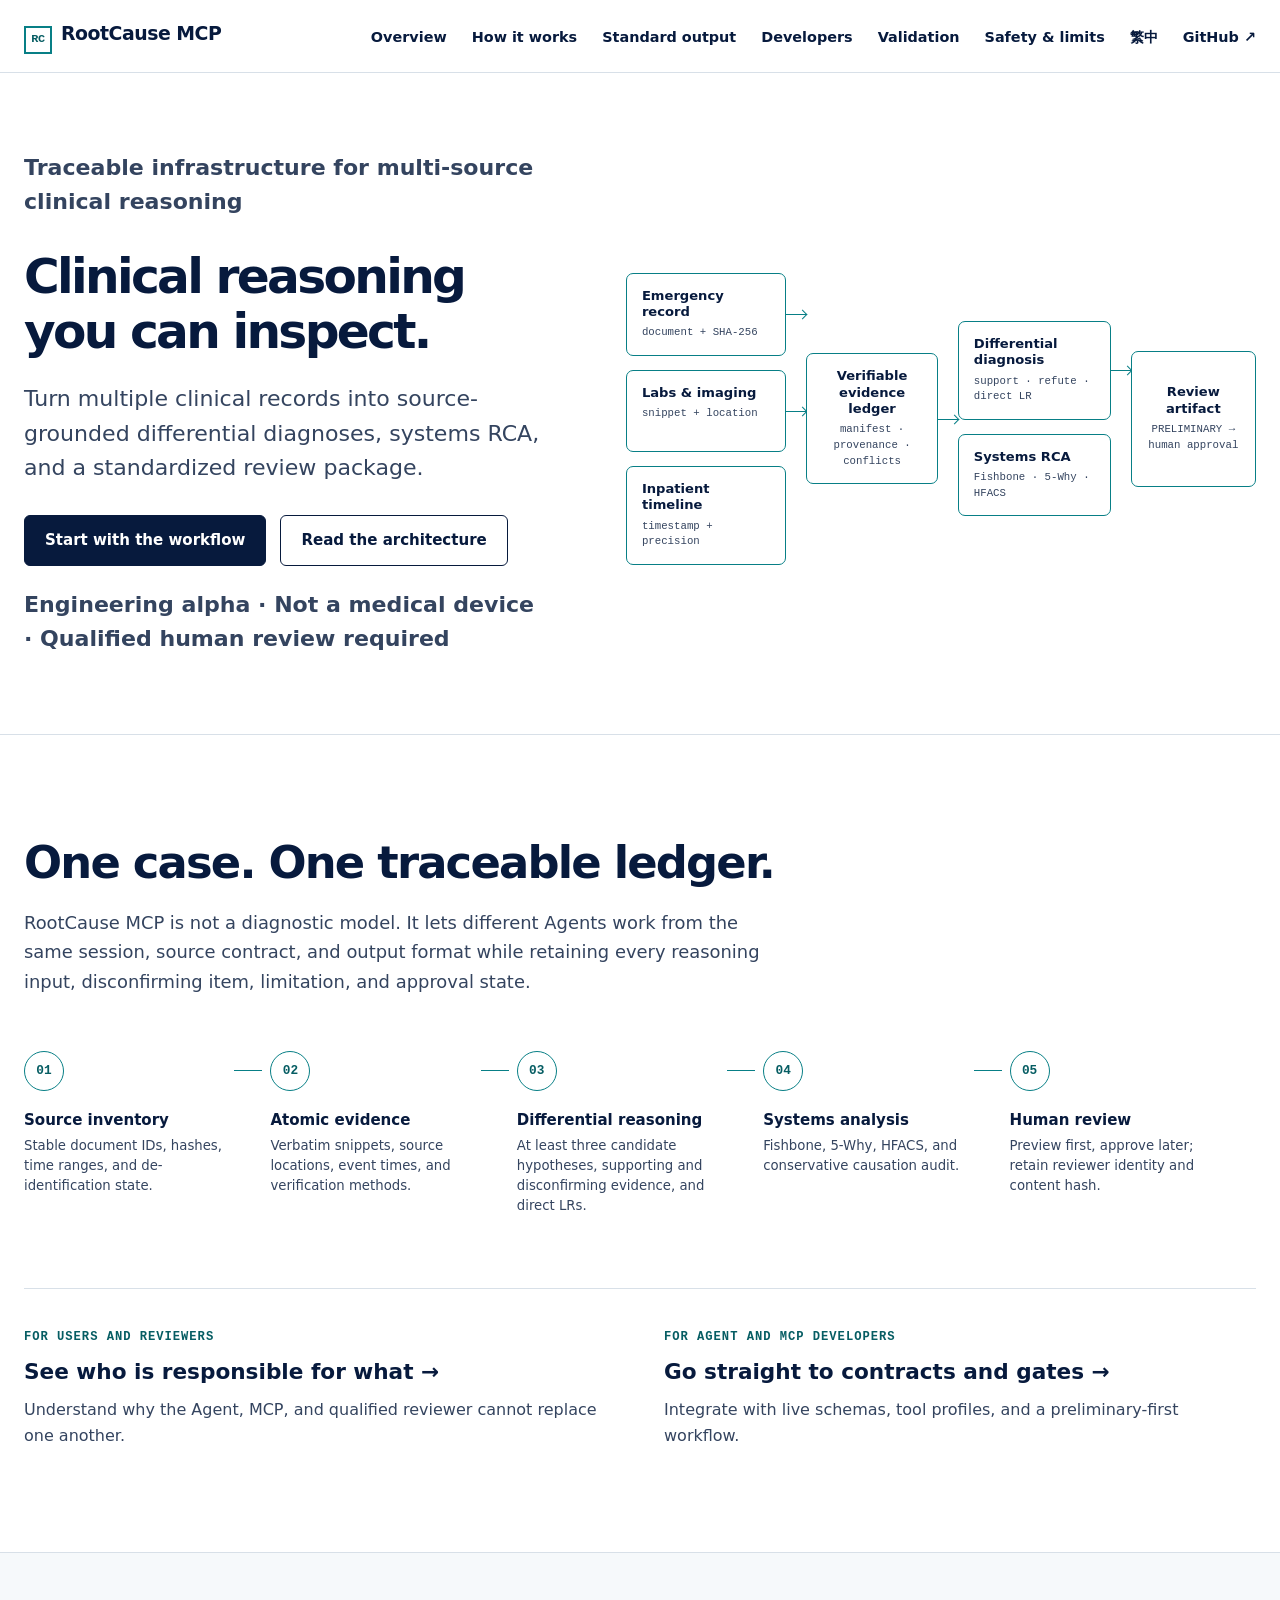
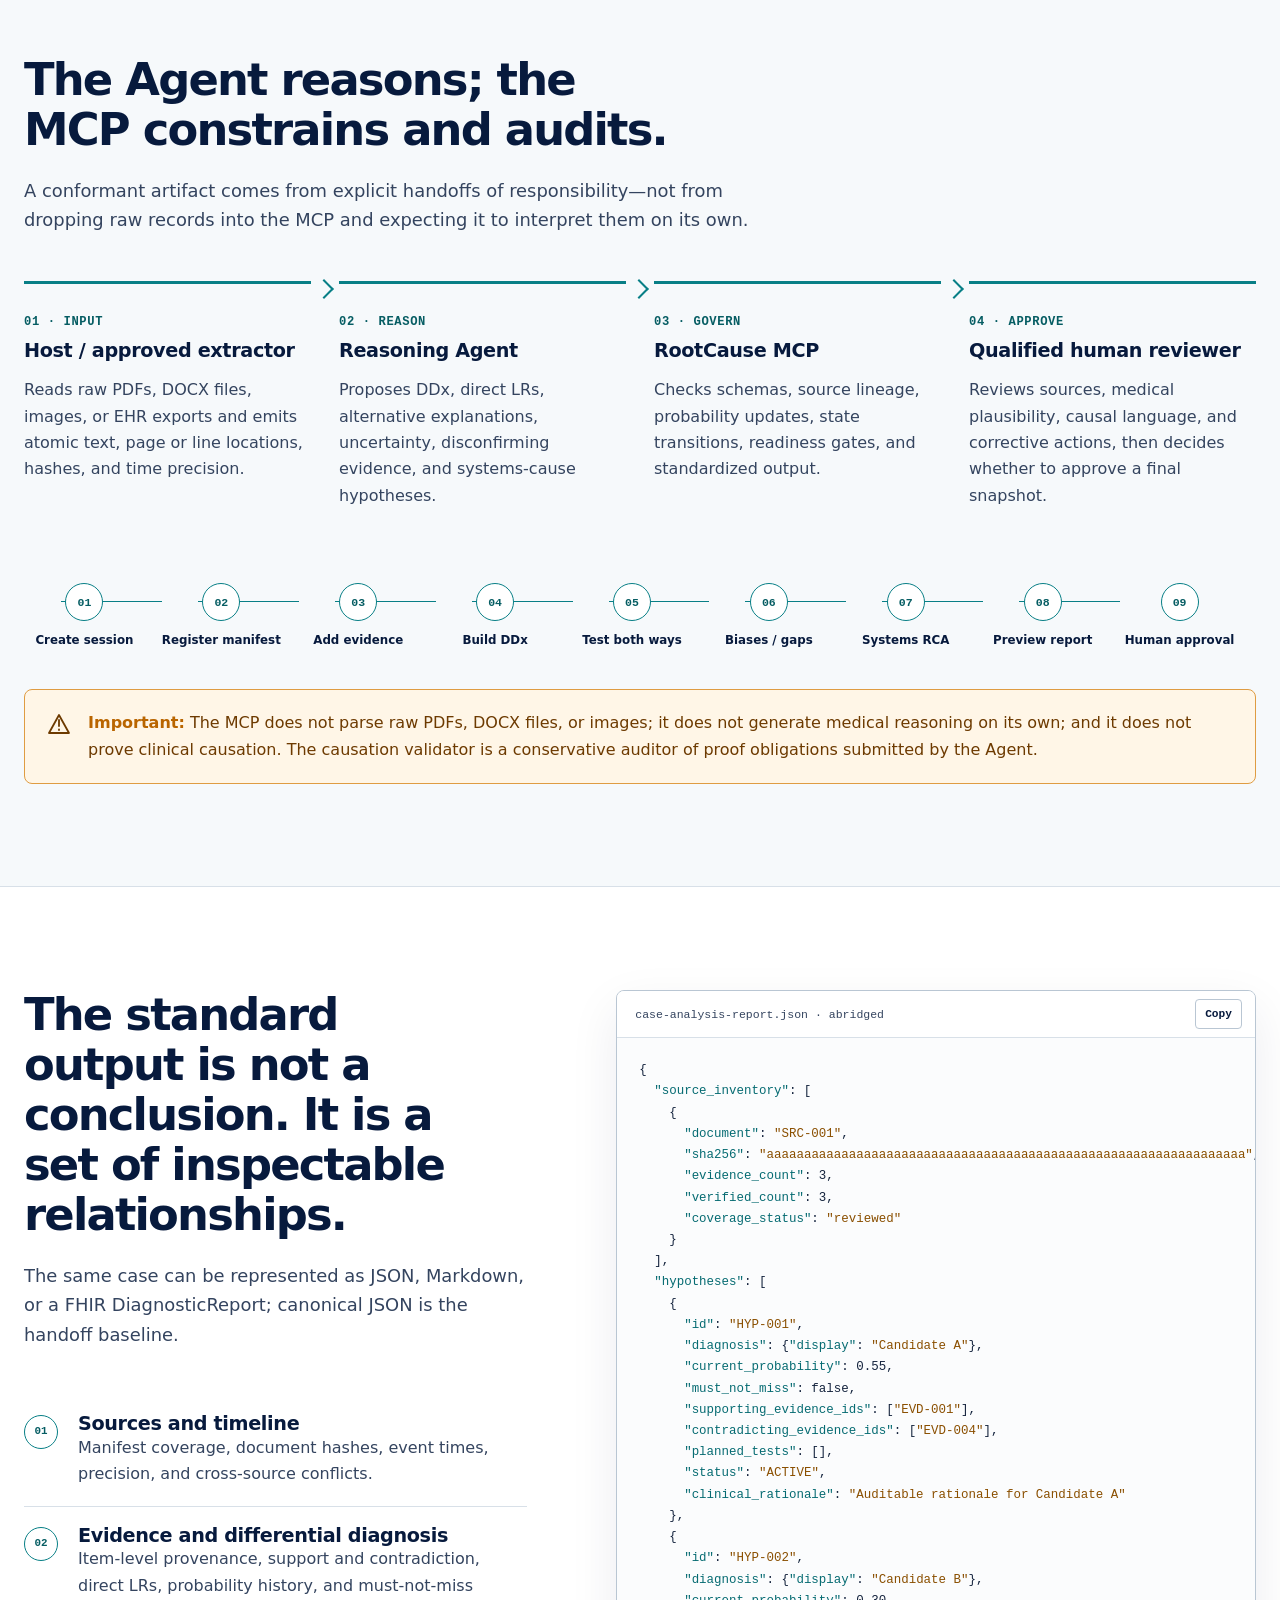
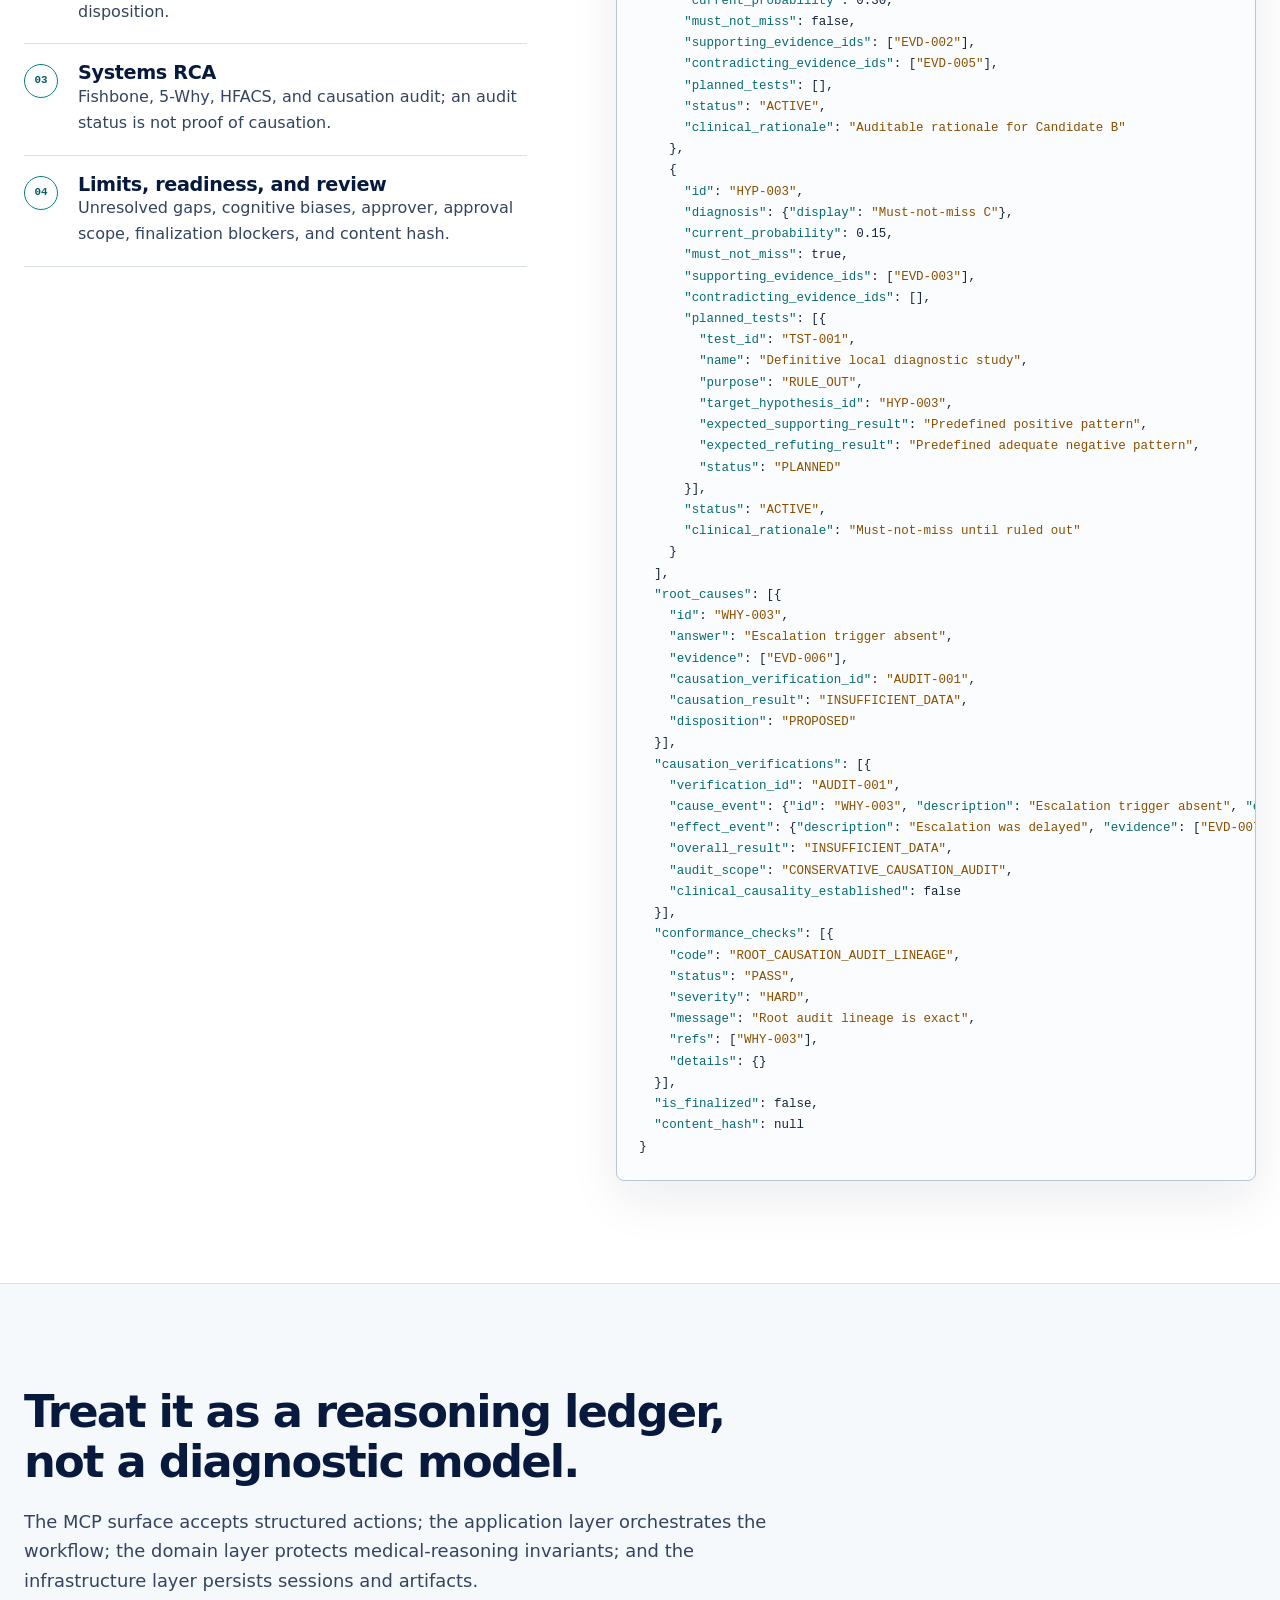
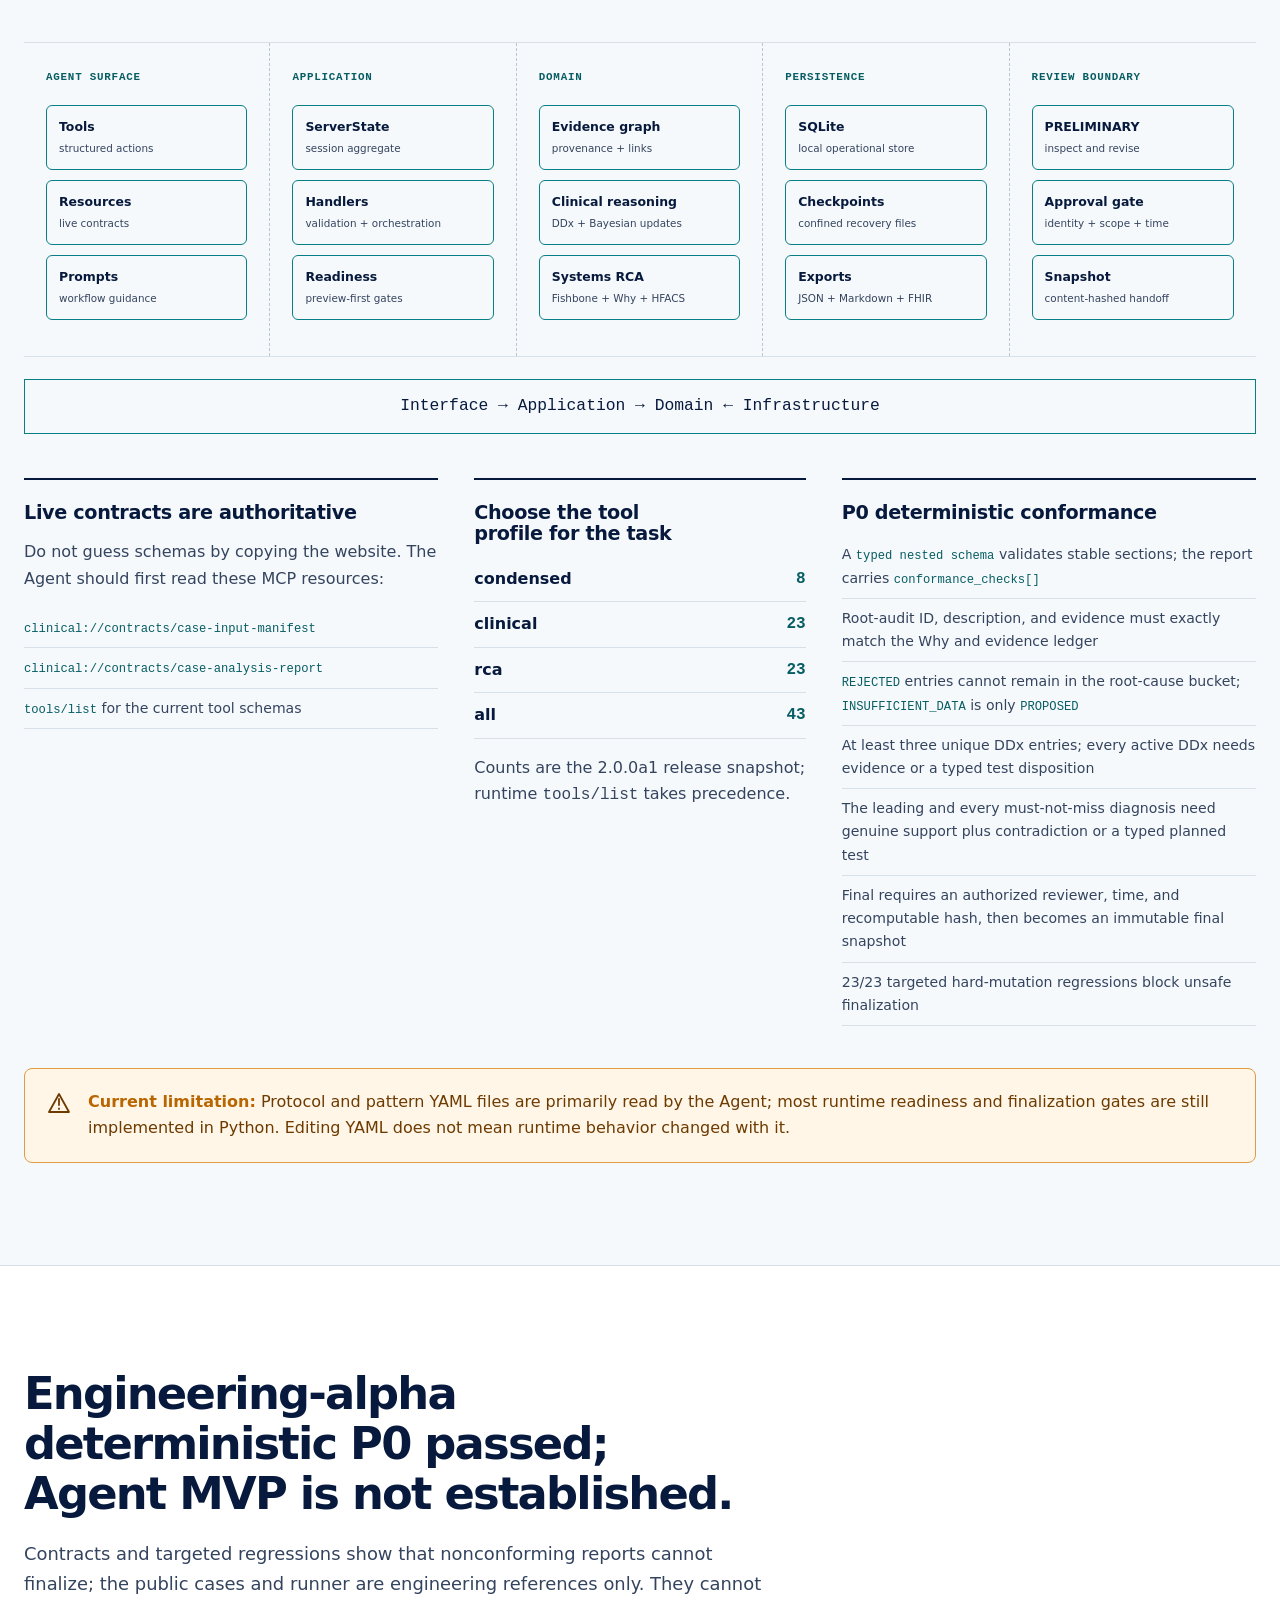
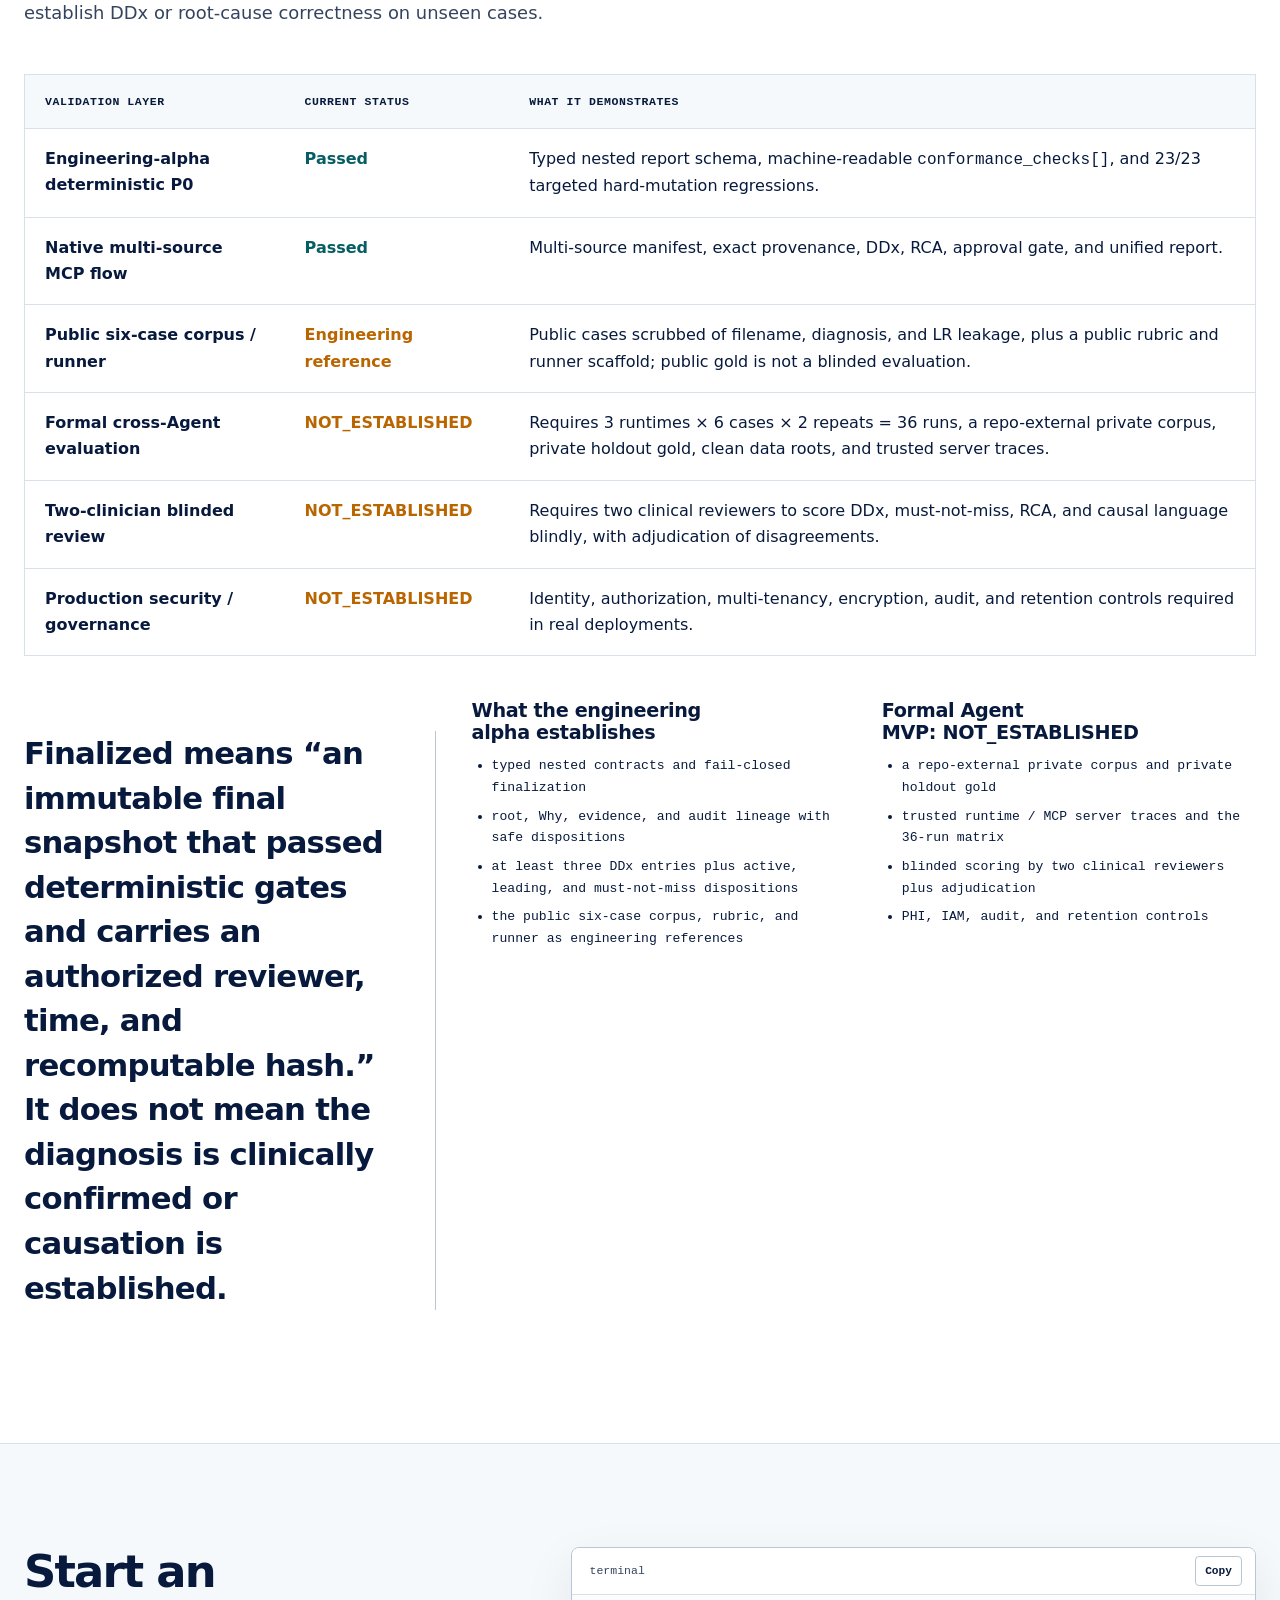
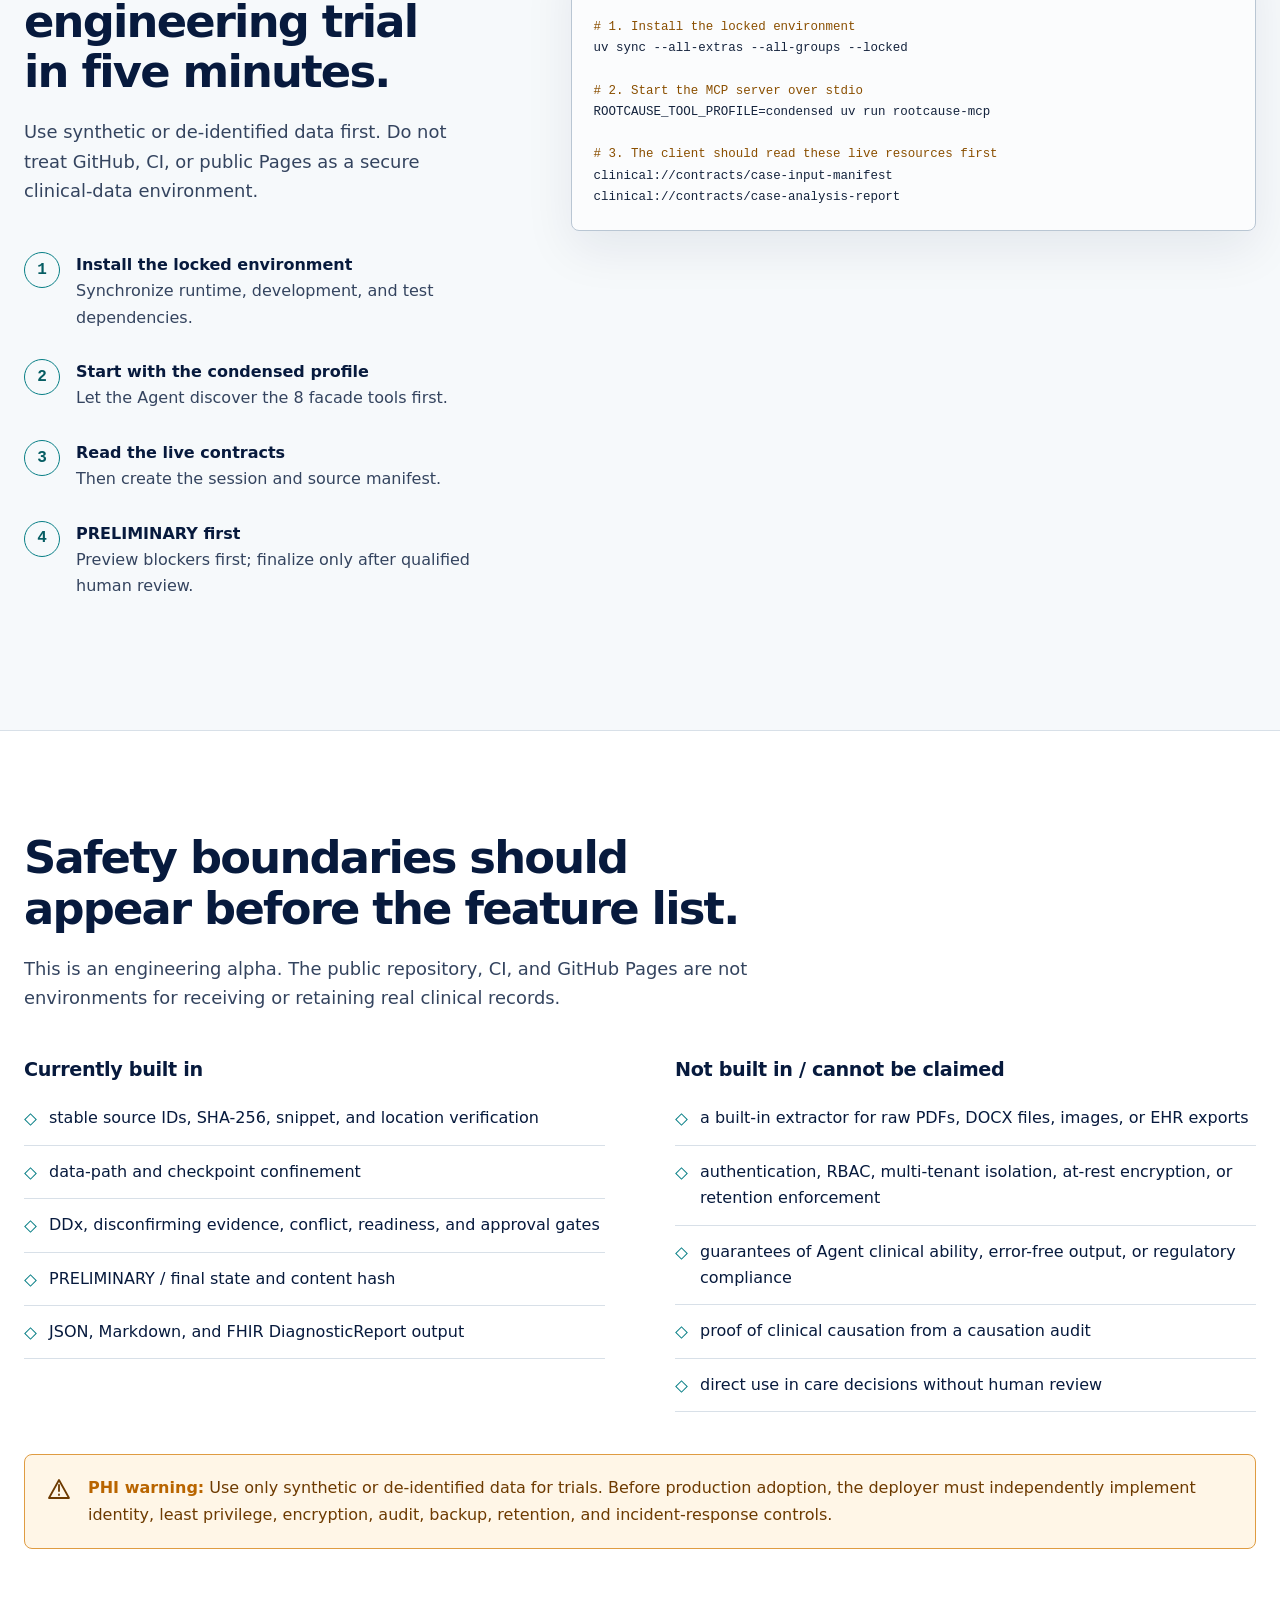
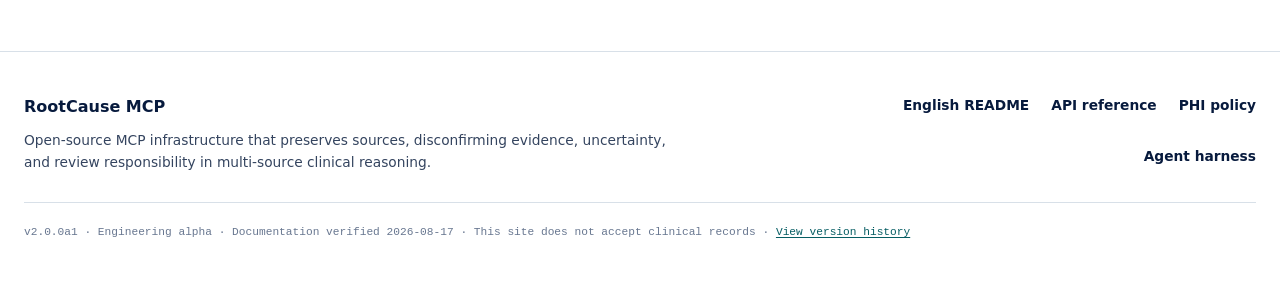
==== website/en/index.html @ 7954f7f1 "docs: publish bilingual engineering alpha website" ====
<!doctype html>
<html lang="en">
  <head>
    <meta charset="utf-8">
    <meta name="viewport" content="width=device-width, initial-scale=1">
    <meta
      name="description"
      content="RootCause MCP turns multiple clinical records into traceable, inspectable, transferable differential diagnoses, systems RCA, and standardized review packages."
    >
    <meta name="robots" content="index, follow">
    <meta name="theme-color" content="#ffffff">
    <meta property="og:type" content="website">
    <meta property="og:locale" content="en_US">
    <meta property="og:locale:alternate" content="zh_TW">
    <meta property="og:title" content="RootCause MCP | Inspectable clinical reasoning infrastructure">
    <meta
      property="og:description"
      content="Multi-source evidence, differential diagnosis, systems RCA, conservative causation audit, and standardized human-review artifacts."
    >
    <meta property="og:url" content="https://u9401066.github.io/rootcause-mcp/en/">
    <link rel="canonical" href="https://u9401066.github.io/rootcause-mcp/en/">
    <link rel="alternate" hreflang="zh-Hant" href="https://u9401066.github.io/rootcause-mcp/">
    <link rel="alternate" hreflang="en" href="https://u9401066.github.io/rootcause-mcp/en/">
    <link rel="alternate" hreflang="x-default" href="https://u9401066.github.io/rootcause-mcp/">
    <link rel="icon" href="../favicon.svg" type="image/svg+xml">
    <link rel="stylesheet" href="../assets/styles.css">
    <script src="../assets/site.js" defer></script>
    <title>RootCause MCP | Make clinical reasoning inspectable</title>
    <script type="application/ld+json">
      {
        "@context": "https://schema.org",
        "@type": "SoftwareSourceCode",
        "name": "RootCause MCP",
        "description": "Evidence-grounded infrastructure for multi-source clinical reasoning and systems root-cause analysis.",
        "codeRepository": "https://github.com/u9401066/rootcause-mcp",
        "programmingLanguage": "Python",
        "softwareVersion": "2.0.0a1",
        "license": "https://github.com/u9401066/rootcause-mcp/blob/master/LICENSE"
      }
    </script>
  </head>
  <body>
    <a class="skip-link" href="#main-content">Skip to main content</a>

    <header class="site-header">
      <div class="container header-inner">
        <a class="brand" href="./" aria-label="RootCause MCP home">
          <span class="brand-mark" aria-hidden="true">RC</span>RootCause MCP
        </a>
        <button
          class="menu-button"
          type="button"
          aria-label="Open navigation menu"
          aria-controls="site-navigation"
          aria-expanded="false"
          data-menu-open-label="Open navigation menu"
          data-menu-close-label="Close navigation menu"
          data-menu-button
        ><span></span></button>
        <nav id="site-navigation" class="site-nav" aria-label="Primary navigation" data-navigation>
          <a href="#overview">Overview</a>
          <a href="#workflow">How it works</a>
          <a href="#output">Standard output</a>
          <a href="#developers">Developers</a>
          <a href="#validation">Validation</a>
          <a href="#safety">Safety &amp; limits</a>
          <a class="language-link" href="../" lang="zh-Hant" hreflang="zh-Hant">繁中</a>
          <a
            class="external"
            href="https://github.com/u9401066/rootcause-mcp"
            target="_blank"
            rel="noopener noreferrer"
          >GitHub <span aria-hidden="true">↗</span></a>
        </nav>
      </div>
    </header>

    <main id="main-content">
      <section class="hero" aria-labelledby="hero-title">
        <div class="container hero-grid">
          <div class="hero-copy">
            <p class="boundary-line">Traceable infrastructure for multi-source clinical reasoning</p>
            <h1 id="hero-title" class="hero-title-en">
              <span class="hero-title-line">Clinical reasoning</span>
              <span class="hero-title-line">you can inspect.</span>
            </h1>
            <p>
              Turn multiple clinical records into source-grounded differential diagnoses,
              systems RCA, and a standardized review package.
            </p>
            <div class="actions">
              <a class="button primary" href="#workflow">Start with the workflow</a>
              <a class="button" href="#developers">Read the architecture</a>
            </div>
            <p class="boundary-line">Engineering alpha · Not a medical device · Qualified human review required</p>
          </div>

          <div class="hero-system" aria-label="Data flow from sources to review artifact">
            <div class="flow-column">
              <div class="flow-node">
                <strong>Emergency record</strong><span>document + SHA-256</span>
              </div>
              <div class="flow-node">
                <strong>Labs &amp; imaging</strong><span>snippet + location</span>
              </div>
              <div class="flow-node">
                <strong>Inpatient timeline</strong><span>timestamp + precision</span>
              </div>
            </div>
            <div class="flow-node flow-hub">
              <strong>Verifiable evidence ledger</strong>
              <span>manifest · provenance · conflicts</span>
            </div>
            <div class="branch-column">
              <div class="flow-node">
                <strong>Differential diagnosis</strong><span>support · refute · direct LR</span>
              </div>
              <div class="flow-node">
                <strong>Systems RCA</strong><span>Fishbone · 5-Why · HFACS</span>
              </div>
            </div>
            <div class="flow-node review-node">
              <strong>Review artifact</strong>
              <span>PRELIMINARY → human approval</span>
            </div>
          </div>
        </div>
      </section>

      <section id="overview" class="section" aria-labelledby="overview-title">
        <div class="container">
          <div class="section-intro">
            <h2 id="overview-title">One case. One traceable ledger.</h2>
            <p>
              RootCause MCP is not a diagnostic model. It lets different Agents work from the same session,
              source contract, and output format while retaining every reasoning input, disconfirming item,
              limitation, and approval state.
            </p>
          </div>

          <div class="stage-rail" aria-label="Core data chain">
            <article class="stage">
              <span class="stage-number">01</span>
              <strong>Source inventory</strong>
              <p>Stable document IDs, hashes, time ranges, and de-identification state.</p>
            </article>
            <article class="stage">
              <span class="stage-number">02</span>
              <strong>Atomic evidence</strong>
              <p>Verbatim snippets, source locations, event times, and verification methods.</p>
            </article>
            <article class="stage">
              <span class="stage-number">03</span>
              <strong>Differential reasoning</strong>
              <p>At least three candidate hypotheses, supporting and disconfirming evidence, and direct LRs.</p>
            </article>
            <article class="stage">
              <span class="stage-number">04</span>
              <strong>Systems analysis</strong>
              <p>Fishbone, 5-Why, HFACS, and conservative causation audit.</p>
            </article>
            <article class="stage">
              <span class="stage-number">05</span>
              <strong>Human review</strong>
              <p>Preview first, approve later; retain reviewer identity and content hash.</p>
            </article>
          </div>

          <div class="audience-links">
            <a class="audience-link" href="#workflow">
              <span>For users and reviewers</span>
              <strong>See who is responsible for what →</strong>
              <p>Understand why the Agent, MCP, and qualified reviewer cannot replace one another.</p>
            </a>
            <a class="audience-link" href="#developers">
              <span>For Agent and MCP developers</span>
              <strong>Go straight to contracts and gates →</strong>
              <p>Integrate with live schemas, tool profiles, and a preliminary-first workflow.</p>
            </a>
          </div>
        </div>
      </section>

      <section id="workflow" class="section wash" aria-labelledby="workflow-title">
        <div class="container">
          <div class="section-intro">
            <h2 id="workflow-title">The Agent reasons; the MCP constrains and audits.</h2>
            <p>
              A conformant artifact comes from explicit handoffs of responsibility—not from dropping raw records
              into the MCP and expecting it to interpret them on its own.
            </p>
          </div>

          <div class="responsibility-grid">
            <article class="responsibility">
              <span class="responsibility-index">01 · INPUT</span>
              <h3>Host / approved extractor</h3>
              <p>Reads raw PDFs, DOCX files, images, or EHR exports and emits atomic text, page or line locations, hashes, and time precision.</p>
            </article>
            <article class="responsibility">
              <span class="responsibility-index">02 · REASON</span>
              <h3>Reasoning Agent</h3>
              <p>Proposes DDx, direct LRs, alternative explanations, uncertainty, disconfirming evidence, and systems-cause hypotheses.</p>
            </article>
            <article class="responsibility">
              <span class="responsibility-index">03 · GOVERN</span>
              <h3>RootCause MCP</h3>
              <p>Checks schemas, source lineage, probability updates, state transitions, readiness gates, and standardized output.</p>
            </article>
            <article class="responsibility">
              <span class="responsibility-index">04 · APPROVE</span>
              <h3>Qualified human reviewer</h3>
              <p>Reviews sources, medical plausibility, causal language, and corrective actions, then decides whether to approve a final snapshot.</p>
            </article>
          </div>

          <div class="nine-stage" aria-label="Nine-stage reasoning workflow">
            <div><span>01</span><strong>Create session</strong></div>
            <div><span>02</span><strong>Register manifest</strong></div>
            <div><span>03</span><strong>Add evidence</strong></div>
            <div><span>04</span><strong>Build DDx</strong></div>
            <div><span>05</span><strong>Test both ways</strong></div>
            <div><span>06</span><strong>Biases / gaps</strong></div>
            <div><span>07</span><strong>Systems RCA</strong></div>
            <div><span>08</span><strong>Preview report</strong></div>
            <div><span>09</span><strong>Human approval</strong></div>
          </div>

          <aside class="notice" aria-label="Important capability boundary">
            <svg viewBox="0 0 24 24" width="24" height="24" aria-hidden="true">
              <path d="M12 3 22 21H2Zm0 5v6m0 3.5v.5" fill="none" stroke="currentColor" stroke-width="1.8" stroke-linecap="round" stroke-linejoin="round"/>
            </svg>
            <p>
              <strong>Important:</strong> The MCP does not parse raw PDFs, DOCX files, or images; it does not generate
              medical reasoning on its own; and it does not prove clinical causation. The causation validator is a
              conservative auditor of proof obligations submitted by the Agent.
            </p>
          </aside>
        </div>
      </section>

      <section id="output" class="section" aria-labelledby="output-title">
        <div class="container output-grid">
          <div>
            <div class="section-intro">
              <h2 id="output-title">The standard output is not a conclusion. It is a set of inspectable relationships.</h2>
              <p>The same case can be represented as JSON, Markdown, or a FHIR DiagnosticReport; canonical JSON is the handoff baseline.</p>
            </div>
            <div class="output-list">
              <article class="output-item">
                <h3>Sources and timeline</h3>
                <p>Manifest coverage, document hashes, event times, precision, and cross-source conflicts.</p>
              </article>
              <article class="output-item">
                <h3>Evidence and differential diagnosis</h3>
                <p>Item-level provenance, support and contradiction, direct LRs, probability history, and must-not-miss disposition.</p>
              </article>
              <article class="output-item">
                <h3>Systems RCA</h3>
                <p>Fishbone, 5-Why, HFACS, and causation audit; an audit status is not proof of causation.</p>
              </article>
              <article class="output-item">
                <h3>Limits, readiness, and review</h3>
                <p>Unresolved gaps, cognitive biases, approver, approval scope, finalization blockers, and content hash.</p>
              </article>
            </div>
          </div>

          <div class="code-window" aria-label="Example standard report JSON">
            <div class="code-header">
              <span>case-analysis-report.json · abridged</span>
              <button
                class="copy-button"
                type="button"
                data-copy-target="report-example"
                data-copied-label="Copied"
                data-error-label="Copy failed"
              >Copy</button>
            </div>
            <pre id="report-example"><code>{
  <span class="code-key">"source_inventory"</span>: [
    {
      <span class="code-key">"document"</span>: <span class="code-string">"SRC-001"</span>,
      <span class="code-key">"sha256"</span>: <span class="code-string">"aaaaaaaaaaaaaaaaaaaaaaaaaaaaaaaaaaaaaaaaaaaaaaaaaaaaaaaaaaaaaaaa"</span>,
      <span class="code-key">"evidence_count"</span>: 3,
      <span class="code-key">"verified_count"</span>: 3,
      <span class="code-key">"coverage_status"</span>: <span class="code-string">"reviewed"</span>
    }
  ],
  <span class="code-key">"hypotheses"</span>: [
    {
      <span class="code-key">"id"</span>: <span class="code-string">"HYP-001"</span>,
      <span class="code-key">"diagnosis"</span>: {<span class="code-key">"display"</span>: <span class="code-string">"Candidate A"</span>},
      <span class="code-key">"current_probability"</span>: 0.55,
      <span class="code-key">"must_not_miss"</span>: false,
      <span class="code-key">"supporting_evidence_ids"</span>: [<span class="code-string">"EVD-001"</span>],
      <span class="code-key">"contradicting_evidence_ids"</span>: [<span class="code-string">"EVD-004"</span>],
      <span class="code-key">"planned_tests"</span>: [],
      <span class="code-key">"status"</span>: <span class="code-string">"ACTIVE"</span>,
      <span class="code-key">"clinical_rationale"</span>: <span class="code-string">"Auditable rationale for Candidate A"</span>
    },
    {
      <span class="code-key">"id"</span>: <span class="code-string">"HYP-002"</span>,
      <span class="code-key">"diagnosis"</span>: {<span class="code-key">"display"</span>: <span class="code-string">"Candidate B"</span>},
      <span class="code-key">"current_probability"</span>: 0.30,
      <span class="code-key">"must_not_miss"</span>: false,
      <span class="code-key">"supporting_evidence_ids"</span>: [<span class="code-string">"EVD-002"</span>],
      <span class="code-key">"contradicting_evidence_ids"</span>: [<span class="code-string">"EVD-005"</span>],
      <span class="code-key">"planned_tests"</span>: [],
      <span class="code-key">"status"</span>: <span class="code-string">"ACTIVE"</span>,
      <span class="code-key">"clinical_rationale"</span>: <span class="code-string">"Auditable rationale for Candidate B"</span>
    },
    {
      <span class="code-key">"id"</span>: <span class="code-string">"HYP-003"</span>,
      <span class="code-key">"diagnosis"</span>: {<span class="code-key">"display"</span>: <span class="code-string">"Must-not-miss C"</span>},
      <span class="code-key">"current_probability"</span>: 0.15,
      <span class="code-key">"must_not_miss"</span>: true,
      <span class="code-key">"supporting_evidence_ids"</span>: [<span class="code-string">"EVD-003"</span>],
      <span class="code-key">"contradicting_evidence_ids"</span>: [],
      <span class="code-key">"planned_tests"</span>: [{
        <span class="code-key">"test_id"</span>: <span class="code-string">"TST-001"</span>,
        <span class="code-key">"name"</span>: <span class="code-string">"Definitive local diagnostic study"</span>,
        <span class="code-key">"purpose"</span>: <span class="code-string">"RULE_OUT"</span>,
        <span class="code-key">"target_hypothesis_id"</span>: <span class="code-string">"HYP-003"</span>,
        <span class="code-key">"expected_supporting_result"</span>: <span class="code-string">"Predefined positive pattern"</span>,
        <span class="code-key">"expected_refuting_result"</span>: <span class="code-string">"Predefined adequate negative pattern"</span>,
        <span class="code-key">"status"</span>: <span class="code-string">"PLANNED"</span>
      }],
      <span class="code-key">"status"</span>: <span class="code-string">"ACTIVE"</span>,
      <span class="code-key">"clinical_rationale"</span>: <span class="code-string">"Must-not-miss until ruled out"</span>
    }
  ],
  <span class="code-key">"root_causes"</span>: [{
    <span class="code-key">"id"</span>: <span class="code-string">"WHY-003"</span>,
    <span class="code-key">"answer"</span>: <span class="code-string">"Escalation trigger absent"</span>,
    <span class="code-key">"evidence"</span>: [<span class="code-string">"EVD-006"</span>],
    <span class="code-key">"causation_verification_id"</span>: <span class="code-string">"AUDIT-001"</span>,
    <span class="code-key">"causation_result"</span>: <span class="code-string">"INSUFFICIENT_DATA"</span>,
    <span class="code-key">"disposition"</span>: <span class="code-string">"PROPOSED"</span>
  }],
  <span class="code-key">"causation_verifications"</span>: [{
    <span class="code-key">"verification_id"</span>: <span class="code-string">"AUDIT-001"</span>,
    <span class="code-key">"cause_event"</span>: {<span class="code-key">"id"</span>: <span class="code-string">"WHY-003"</span>, <span class="code-key">"description"</span>: <span class="code-string">"Escalation trigger absent"</span>, <span class="code-key">"evidence"</span>: [<span class="code-string">"EVD-006"</span>]},
    <span class="code-key">"effect_event"</span>: {<span class="code-key">"description"</span>: <span class="code-string">"Escalation was delayed"</span>, <span class="code-key">"evidence"</span>: [<span class="code-string">"EVD-007"</span>]},
    <span class="code-key">"overall_result"</span>: <span class="code-string">"INSUFFICIENT_DATA"</span>,
    <span class="code-key">"audit_scope"</span>: <span class="code-string">"CONSERVATIVE_CAUSATION_AUDIT"</span>,
    <span class="code-key">"clinical_causality_established"</span>: false
  }],
  <span class="code-key">"conformance_checks"</span>: [{
    <span class="code-key">"code"</span>: <span class="code-string">"ROOT_CAUSATION_AUDIT_LINEAGE"</span>,
    <span class="code-key">"status"</span>: <span class="code-string">"PASS"</span>,
    <span class="code-key">"severity"</span>: <span class="code-string">"HARD"</span>,
    <span class="code-key">"message"</span>: <span class="code-string">"Root audit lineage is exact"</span>,
    <span class="code-key">"refs"</span>: [<span class="code-string">"WHY-003"</span>],
    <span class="code-key">"details"</span>: {}
  }],
  <span class="code-key">"is_finalized"</span>: false,
  <span class="code-key">"content_hash"</span>: null
}</code></pre>
          </div>
        </div>
      </section>

      <section id="developers" class="section wash" aria-labelledby="developers-title">
        <div class="container">
          <div class="section-intro">
            <h2 id="developers-title">Treat it as a reasoning ledger, not a diagnostic model.</h2>
            <p>
              The MCP surface accepts structured actions; the application layer orchestrates the workflow; the
              domain layer protects medical-reasoning invariants; and the infrastructure layer persists sessions and artifacts.
            </p>
          </div>

          <div class="architecture" aria-label="System architecture data flow">
            <div class="architecture-column">
              <span>Agent surface</span>
              <div class="architecture-node"><strong>Tools</strong><small>structured actions</small></div>
              <div class="architecture-node"><strong>Resources</strong><small>live contracts</small></div>
              <div class="architecture-node"><strong>Prompts</strong><small>workflow guidance</small></div>
            </div>
            <div class="architecture-column">
              <span>Application</span>
              <div class="architecture-node"><strong>ServerState</strong><small>session aggregate</small></div>
              <div class="architecture-node"><strong>Handlers</strong><small>validation + orchestration</small></div>
              <div class="architecture-node"><strong>Readiness</strong><small>preview-first gates</small></div>
            </div>
            <div class="architecture-column">
              <span>Domain</span>
              <div class="architecture-node"><strong>Evidence graph</strong><small>provenance + links</small></div>
              <div class="architecture-node"><strong>Clinical reasoning</strong><small>DDx + Bayesian updates</small></div>
              <div class="architecture-node"><strong>Systems RCA</strong><small>Fishbone + Why + HFACS</small></div>
            </div>
            <div class="architecture-column">
              <span>Persistence</span>
              <div class="architecture-node"><strong>SQLite</strong><small>local operational store</small></div>
              <div class="architecture-node"><strong>Checkpoints</strong><small>confined recovery files</small></div>
              <div class="architecture-node"><strong>Exports</strong><small>JSON + Markdown + FHIR</small></div>
            </div>
            <div class="architecture-column">
              <span>Review boundary</span>
              <div class="architecture-node"><strong>PRELIMINARY</strong><small>inspect and revise</small></div>
              <div class="architecture-node"><strong>Approval gate</strong><small>identity + scope + time</small></div>
              <div class="architecture-node"><strong>Snapshot</strong><small>content-hashed handoff</small></div>
            </div>
          </div>

          <p class="dependency-line">Interface → Application → Domain ← Infrastructure</p>

          <div class="technical-grid">
            <article class="technical-column">
              <h3>Live contracts are authoritative</h3>
              <p>Do not guess schemas by copying the website. The Agent should first read these MCP resources:</p>
              <ul class="technical-list">
                <li><code>clinical://contracts/case-input-manifest</code></li>
                <li><code>clinical://contracts/case-analysis-report</code></li>
                <li><code>tools/list</code> for the current tool schemas</li>
              </ul>
            </article>
            <article class="technical-column">
              <h3>Choose the tool profile for the task</h3>
              <div class="profile-row"><strong>condensed</strong><strong>8</strong></div>
              <div class="profile-row"><strong>clinical</strong><strong>23</strong></div>
              <div class="profile-row"><strong>rca</strong><strong>23</strong></div>
              <div class="profile-row"><strong>all</strong><strong>43</strong></div>
              <p>Counts are the 2.0.0a1 release snapshot; runtime <code>tools/list</code> takes precedence.</p>
            </article>
            <article class="technical-column">
              <h3>P0 deterministic conformance</h3>
              <ul class="technical-list">
                <li>A <code>typed nested schema</code> validates stable sections; the report carries <code>conformance_checks[]</code></li>
                <li>Root-audit ID, description, and evidence must exactly match the Why and evidence ledger</li>
                <li><code>REJECTED</code> entries cannot remain in the root-cause bucket; <code>INSUFFICIENT_DATA</code> is only <code>PROPOSED</code></li>
                <li>At least three unique DDx entries; every active DDx needs evidence or a typed test disposition</li>
                <li>The leading and every must-not-miss diagnosis need genuine support plus contradiction or a typed planned test</li>
                <li>Final requires an authorized reviewer, time, and recomputable hash, then becomes an immutable final snapshot</li>
                <li>23/23 targeted hard-mutation regressions block unsafe finalization</li>
              </ul>
            </article>
          </div>

          <aside class="notice notice-spaced" aria-label="Configuration limitation">
            <svg viewBox="0 0 24 24" width="24" height="24" aria-hidden="true">
              <path d="M12 3 22 21H2Zm0 5v6m0 3.5v.5" fill="none" stroke="currentColor" stroke-width="1.8" stroke-linecap="round" stroke-linejoin="round"/>
            </svg>
            <p>
              <strong>Current limitation:</strong> Protocol and pattern YAML files are primarily read by the Agent;
              most runtime readiness and finalization gates are still implemented in Python. Editing YAML does not
              mean runtime behavior changed with it.
            </p>
          </aside>
        </div>
      </section>

      <section id="validation" class="section" aria-labelledby="validation-title">
        <div class="container">
          <div class="section-intro">
            <h2 id="validation-title">Engineering-alpha deterministic P0 passed; Agent MVP is not established.</h2>
            <p>
              Contracts and targeted regressions show that nonconforming reports cannot finalize; the public cases
              and runner are engineering references only. They cannot establish DDx or root-cause correctness on unseen cases.
            </p>
          </div>

          <div class="validation-table-wrap">
            <table class="validation-table">
              <caption>RootCause MCP 2.0.0a1 validation maturity</caption>
              <thead>
                <tr><th scope="col">Validation layer</th><th scope="col">Current status</th><th scope="col">What it demonstrates</th></tr>
              </thead>
              <tbody>
                <tr>
                  <td>Engineering-alpha deterministic P0</td>
                  <td class="status-passed">Passed</td>
                  <td>Typed nested report schema, machine-readable <code>conformance_checks[]</code>, and 23/23 targeted hard-mutation regressions.</td>
                </tr>
                <tr>
                  <td>Native multi-source MCP flow</td>
                  <td class="status-passed">Passed</td>
                  <td>Multi-source manifest, exact provenance, DDx, RCA, approval gate, and unified report.</td>
                </tr>
                <tr>
                  <td>Public six-case corpus / runner</td>
                  <td class="status-pending">Engineering reference</td>
                  <td>Public cases scrubbed of filename, diagnosis, and LR leakage, plus a public rubric and runner scaffold; public gold is not a blinded evaluation.</td>
                </tr>
                <tr>
                  <td>Formal cross-Agent evaluation</td>
                  <td class="status-pending">NOT_ESTABLISHED</td>
                  <td>Requires 3 runtimes × 6 cases × 2 repeats = 36 runs, a repo-external private corpus, private holdout gold, clean data roots, and trusted server traces.</td>
                </tr>
                <tr>
                  <td>Two-clinician blinded review</td>
                  <td class="status-pending">NOT_ESTABLISHED</td>
                  <td>Requires two clinical reviewers to score DDx, must-not-miss, RCA, and causal language blindly, with adjudication of disagreements.</td>
                </tr>
                <tr>
                  <td>Production security / governance</td>
                  <td class="status-pending">NOT_ESTABLISHED</td>
                  <td>Identity, authorization, multi-tenancy, encryption, audit, and retention controls required in real deployments.</td>
                </tr>
              </tbody>
            </table>
          </div>

          <div class="validation-columns">
            <p class="validation-statement">
              Finalized means “an immutable final snapshot that passed deterministic gates and carries an authorized reviewer,
              time, and recomputable hash.” It does not mean the diagnosis is clinically confirmed or causation is established.
            </p>
            <div>
              <h3>What the engineering alpha establishes</h3>
              <ul class="validation-list">
                <li>typed nested contracts and fail-closed finalization</li>
                <li>root, Why, evidence, and audit lineage with safe dispositions</li>
                <li>at least three DDx entries plus active, leading, and must-not-miss dispositions</li>
                <li>the public six-case corpus, rubric, and runner as engineering references</li>
              </ul>
            </div>
            <div>
              <h3>Formal Agent MVP: NOT_ESTABLISHED</h3>
              <ul class="validation-list">
                <li>a repo-external private corpus and private holdout gold</li>
                <li>trusted runtime / MCP server traces and the 36-run matrix</li>
                <li>blinded scoring by two clinical reviewers plus adjudication</li>
                <li>PHI, IAM, audit, and retention controls</li>
              </ul>
            </div>
          </div>
        </div>
      </section>

      <section id="quickstart" class="section wash" aria-labelledby="quickstart-title">
        <div class="container quickstart-grid">
          <div>
            <div class="section-intro">
              <h2 id="quickstart-title">Start an engineering trial in five minutes.</h2>
              <p>Use synthetic or de-identified data first. Do not treat GitHub, CI, or public Pages as a secure clinical-data environment.</p>
            </div>
            <ol class="quickstart-steps">
              <li><strong>Install the locked environment</strong><span>Synchronize runtime, development, and test dependencies.</span></li>
              <li><strong>Start with the condensed profile</strong><span>Let the Agent discover the 8 facade tools first.</span></li>
              <li><strong>Read the live contracts</strong><span>Then create the session and source manifest.</span></li>
              <li><strong>PRELIMINARY first</strong><span>Preview blockers first; finalize only after qualified human review.</span></li>
            </ol>
          </div>
          <div class="code-window" aria-label="Install and launch commands">
            <div class="code-header">
              <span>terminal</span>
              <button
                class="copy-button"
                type="button"
                data-copy-target="quickstart-code"
                data-copied-label="Copied"
                data-error-label="Copy failed"
              >Copy</button>
            </div>
            <pre id="quickstart-code"><code><span class="code-string"># 1. Install the locked environment</span>
uv sync --all-extras --all-groups --locked

<span class="code-string"># 2. Start the MCP server over stdio</span>
ROOTCAUSE_TOOL_PROFILE=condensed uv run rootcause-mcp

<span class="code-string"># 3. The client should read these live resources first</span>
clinical://contracts/case-input-manifest
clinical://contracts/case-analysis-report</code></pre>
          </div>
        </div>
      </section>

      <section id="safety" class="section" aria-labelledby="safety-title">
        <div class="container">
          <div class="section-intro">
            <h2 id="safety-title">Safety boundaries should appear before the feature list.</h2>
            <p>This is an engineering alpha. The public repository, CI, and GitHub Pages are not environments for receiving or retaining real clinical records.</p>
          </div>
          <div class="safety-grid">
            <article>
              <h3>Currently built in</h3>
              <ul class="plain-list">
                <li>stable source IDs, SHA-256, snippet, and location verification</li>
                <li>data-path and checkpoint confinement</li>
                <li>DDx, disconfirming evidence, conflict, readiness, and approval gates</li>
                <li>PRELIMINARY / final state and content hash</li>
                <li>JSON, Markdown, and FHIR DiagnosticReport output</li>
              </ul>
            </article>
            <article>
              <h3>Not built in / cannot be claimed</h3>
              <ul class="plain-list">
                <li>a built-in extractor for raw PDFs, DOCX files, images, or EHR exports</li>
                <li>authentication, RBAC, multi-tenant isolation, at-rest encryption, or retention enforcement</li>
                <li>guarantees of Agent clinical ability, error-free output, or regulatory compliance</li>
                <li>proof of clinical causation from a causation audit</li>
                <li>direct use in care decisions without human review</li>
              </ul>
            </article>
          </div>
          <aside class="notice notice-spaced" aria-label="PHI warning">
            <svg viewBox="0 0 24 24" width="24" height="24" aria-hidden="true">
              <path d="M12 3 22 21H2Zm0 5v6m0 3.5v.5" fill="none" stroke="currentColor" stroke-width="1.8" stroke-linecap="round" stroke-linejoin="round"/>
            </svg>
            <p>
              <strong>PHI warning:</strong> Use only synthetic or de-identified data for trials. Before production adoption,
              the deployer must independently implement identity, least privilege, encryption, audit, backup, retention,
              and incident-response controls.
            </p>
          </aside>
        </div>
      </section>
    </main>

    <footer class="site-footer">
      <div class="container">
        <div class="footer-grid">
          <div>
            <p class="footer-brand">RootCause MCP</p>
            <p class="footer-note">
              Open-source MCP infrastructure that preserves sources, disconfirming evidence, uncertainty, and review responsibility in multi-source clinical reasoning.
            </p>
          </div>
          <nav class="footer-links" aria-label="Related documentation">
            <a href="https://github.com/u9401066/rootcause-mcp/blob/master/README.md">English README</a>
            <a href="https://github.com/u9401066/rootcause-mcp/blob/master/docs/api.md">API reference</a>
            <a href="https://github.com/u9401066/rootcause-mcp/blob/master/docs/PHI_DATA_POLICY.md">PHI policy</a>
            <a href="https://github.com/u9401066/rootcause-mcp/tree/master/.codex/skills/rootcause-clinical-reasoning-harness">Agent harness</a>
          </nav>
        </div>
        <p class="meta-line">
          v2.0.0a1 · Engineering alpha · Documentation verified 2026-08-17 ·
          This site does not accept clinical records ·
          <a href="https://github.com/u9401066/rootcause-mcp/commits/master">View version history</a>
        </p>
      </div>
    </footer>
  </body>
</html>
---- website/assets/styles.css ----
:root {
  --ink: #071a3d;
  --ink-soft: #34445f;
  --teal: #087f86;
  --teal-dark: #065d63;
  --teal-pale: #e8f5f5;
  --amber: #b96500;
  --amber-pale: #fff6e7;
  --rule: #d8e0e8;
  --rule-strong: #b9c6d3;
  --wash: #f6f9fb;
  --white: #ffffff;
  --shadow: 0 18px 50px rgb(7 26 61 / 8%);
  --font-sans: Inter, ui-sans-serif, system-ui, -apple-system, BlinkMacSystemFont,
    "Segoe UI", sans-serif;
  --font-mono: "SFMono-Regular", Consolas, "Liberation Mono", monospace;
  --container: 1240px;
  --header-height: 72px;
}

* {
  box-sizing: border-box;
}

html {
  scroll-behavior: smooth;
  scroll-padding-top: calc(var(--header-height) + 24px);
}

body {
  margin: 0;
  background: var(--white);
  color: var(--ink);
  font-family: var(--font-sans);
  font-size: 16px;
  line-height: 1.65;
  text-rendering: optimizeLegibility;
  -webkit-font-smoothing: antialiased;
}

body.menu-open {
  overflow: hidden;
}

a {
  color: var(--teal-dark);
  text-underline-offset: 0.2em;
  text-decoration-thickness: 1px;
}

a:hover {
  color: var(--ink);
}

:focus-visible {
  outline: 3px solid #ffbf47;
  outline-offset: 3px;
}

img,
svg {
  display: block;
  max-width: 100%;
}

button,
input,
textarea,
select {
  font: inherit;
}

.skip-link {
  position: fixed;
  top: 10px;
  left: 10px;
  z-index: 200;
  padding: 10px 14px;
  transform: translateY(-160%);
  background: var(--ink);
  color: var(--white);
  border-radius: 6px;
}

.skip-link:focus {
  transform: translateY(0);
}

.container {
  width: min(calc(100% - 48px), var(--container));
  margin-inline: auto;
}

.site-header {
  position: sticky;
  top: 0;
  z-index: 100;
  min-height: var(--header-height);
  background: rgb(255 255 255 / 96%);
  border-bottom: 1px solid var(--rule);
  backdrop-filter: blur(12px);
}

.header-inner {
  display: flex;
  min-height: var(--header-height);
  align-items: center;
  justify-content: space-between;
  gap: 28px;
}

.brand {
  flex: 0 0 auto;
  color: var(--ink);
  font-size: 1.18rem;
  font-weight: 780;
  letter-spacing: -0.025em;
  text-decoration: none;
}

.brand-mark {
  display: inline-grid;
  width: 28px;
  height: 28px;
  margin-right: 9px;
  place-items: center;
  border: 2px solid var(--teal);
  color: var(--teal-dark);
  font-family: var(--font-mono);
  font-size: 0.74rem;
  line-height: 1;
  vertical-align: -2px;
}

.site-nav {
  display: flex;
  align-items: center;
  gap: 25px;
}

.site-nav a {
  position: relative;
  padding-block: 23px 20px;
  color: var(--ink);
  font-size: 0.9rem;
  font-weight: 650;
  text-decoration: none;
  white-space: nowrap;
}

.site-nav a::after {
  position: absolute;
  right: 0;
  bottom: 15px;
  left: 0;
  height: 2px;
  content: "";
  background: var(--teal);
  transform: scaleX(0);
  transform-origin: left;
  transition: transform 160ms ease;
}

.site-nav a:hover::after,
.site-nav a:focus-visible::after {
  transform: scaleX(1);
}

.site-nav .external::after,
.site-nav .language-link::after {
  display: none;
}

.external-icon {
  width: 13px;
  height: 13px;
  margin-left: 3px;
  display: inline-block;
  vertical-align: -1px;
}

.menu-button {
  display: none;
  width: 44px;
  height: 44px;
  padding: 10px;
  border: 1px solid var(--rule-strong);
  background: var(--white);
  color: var(--ink);
  border-radius: 6px;
  cursor: pointer;
}

.menu-button span,
.menu-button::before,
.menu-button::after {
  display: block;
  width: 100%;
  height: 2px;
  content: "";
  background: currentColor;
}

.menu-button span {
  margin-block: 5px;
}

.hero {
  padding: 78px 0 48px;
}

.hero-grid {
  display: grid;
  grid-template-columns: minmax(0, 1fr) minmax(560px, 1.2fr);
  gap: clamp(44px, 6vw, 88px);
  align-items: center;
}

h1,
h2,
h3 {
  margin-top: 0;
  color: var(--ink);
  line-height: 1.12;
  text-wrap: balance;
}

h1 {
  max-width: 680px;
  margin-bottom: 24px;
  font-size: clamp(3rem, 5.2vw, 4.8rem);
  font-weight: 790;
  letter-spacing: -0.055em;
}

.hero-title-en {
  font-size: clamp(3rem, 3.8vw, 3.35rem);
}

@media (min-width: 1200px) {
  .hero-title-line {
    display: block;
    white-space: nowrap;
  }
}

h2 {
  margin-bottom: 20px;
  font-size: clamp(2rem, 3.5vw, 3.25rem);
  font-weight: 760;
  letter-spacing: -0.04em;
}

h3 {
  margin-bottom: 12px;
  font-size: 1.2rem;
  font-weight: 720;
  letter-spacing: -0.018em;
}

.hero-copy > p {
  max-width: 640px;
  margin: 0 0 30px;
  color: var(--ink-soft);
  font-size: clamp(1.12rem, 1.8vw, 1.38rem);
  line-height: 1.55;
}

.actions {
  display: flex;
  flex-wrap: wrap;
  gap: 14px;
  margin-bottom: 22px;
}

.button {
  display: inline-flex;
  min-height: 48px;
  align-items: center;
  justify-content: center;
  padding: 12px 20px;
  border: 1px solid var(--ink);
  color: var(--ink);
  border-radius: 6px;
  font-size: 0.94rem;
  font-weight: 720;
  text-decoration: none;
  transition:
    background 150ms ease,
    color 150ms ease,
    transform 150ms ease;
}

.button:hover {
  transform: translateY(-1px);
  background: var(--wash);
  color: var(--ink);
}

.button.primary {
  background: var(--ink);
  color: var(--white);
}

.button.primary:hover {
  background: #102b5e;
  color: var(--white);
}

.boundary-line {
  margin: 0;
  color: #607089;
  font-size: 0.86rem;
  font-weight: 580;
}

.hero-system {
  display: grid;
  grid-template-columns: 1.05fr 0.86fr 1fr 0.82fr;
  gap: 20px;
  align-items: center;
  min-height: 400px;
}

.flow-column,
.branch-column {
  display: grid;
  gap: 14px;
}

.flow-node {
  position: relative;
  min-height: 82px;
  padding: 14px 15px;
  border: 1px solid var(--teal);
  background: var(--white);
  border-radius: 7px;
}

.flow-node strong,
.flow-node span {
  display: block;
}

.flow-node strong {
  margin-bottom: 5px;
  font-size: 0.82rem;
  line-height: 1.25;
}

.flow-node span {
  color: var(--ink-soft);
  font-family: var(--font-mono);
  font-size: 0.67rem;
  line-height: 1.45;
}

.flow-node::after {
  position: absolute;
  top: 50%;
  right: -21px;
  width: 20px;
  height: 1px;
  content: "";
  background: var(--teal);
}

.flow-node::before {
  position: absolute;
  top: calc(50% - 3px);
  right: -21px;
  width: 6px;
  height: 6px;
  content: "";
  border-top: 1px solid var(--teal);
  border-right: 1px solid var(--teal);
  transform: rotate(45deg);
}

.flow-node:last-child::after,
.flow-node:last-child::before {
  display: none;
}

.flow-hub {
  min-height: 120px;
  display: grid;
  place-content: center;
  text-align: center;
}

.flow-hub::after,
.flow-hub::before {
  display: block;
}

.branch-column .flow-node {
  min-height: 68px;
}

.review-node {
  min-height: 136px;
  display: grid;
  place-content: center;
  text-align: center;
}

.section {
  padding: clamp(68px, 8vw, 105px) 0;
  border-top: 1px solid var(--rule);
}

.section.wash {
  background: var(--wash);
}

.section-intro {
  max-width: 760px;
  margin-bottom: 46px;
}

.section-intro p {
  margin: 0;
  color: var(--ink-soft);
  font-size: 1.12rem;
}

.stage-rail {
  display: grid;
  grid-template-columns: repeat(5, minmax(150px, 1fr));
  gap: 0;
  overflow-x: auto;
  scrollbar-width: thin;
}

.stage {
  position: relative;
  min-width: 150px;
  padding: 8px 28px 12px 0;
}

.stage:not(:last-child)::after {
  position: absolute;
  top: 27px;
  right: 8px;
  width: 28px;
  height: 1px;
  content: "";
  background: var(--teal);
}

.stage-number {
  display: grid;
  width: 40px;
  height: 40px;
  margin-bottom: 17px;
  place-items: center;
  border: 1px solid var(--teal);
  color: var(--teal-dark);
  border-radius: 50%;
  font-family: var(--font-mono);
  font-size: 0.8rem;
  font-weight: 700;
}

.stage strong {
  display: block;
  margin-bottom: 4px;
  font-size: 0.94rem;
}

.stage p {
  margin: 0;
  color: var(--ink-soft);
  font-size: 0.83rem;
  line-height: 1.5;
}

.audience-links {
  display: grid;
  grid-template-columns: 1fr 1fr;
  gap: 48px;
  margin-top: 60px;
  padding-top: 38px;
  border-top: 1px solid var(--rule);
}

.audience-link {
  color: var(--ink);
  text-decoration: none;
}

.audience-link span {
  display: block;
  color: var(--teal-dark);
  font-family: var(--font-mono);
  font-size: 0.76rem;
  font-weight: 700;
  letter-spacing: 0.08em;
  text-transform: uppercase;
}

.audience-link strong {
  display: block;
  margin: 7px 0;
  font-size: 1.35rem;
}

.audience-link p {
  margin: 0;
  color: var(--ink-soft);
}

.responsibility-grid {
  display: grid;
  grid-template-columns: repeat(4, 1fr);
  gap: 28px;
}

.responsibility {
  position: relative;
  padding-top: 28px;
  border-top: 3px solid var(--teal);
}

.responsibility:not(:last-child)::after {
  position: absolute;
  top: -2px;
  right: -20px;
  width: 12px;
  height: 12px;
  content: "";
  border-top: 2px solid var(--teal);
  border-right: 2px solid var(--teal);
  transform: rotate(45deg);
}

.responsibility-index {
  display: block;
  margin-bottom: 8px;
  color: var(--teal-dark);
  font-family: var(--font-mono);
  font-size: 0.76rem;
  font-weight: 700;
  letter-spacing: 0.05em;
}

.responsibility p,
.output-list p,
.technical-column p {
  color: var(--ink-soft);
}

.nine-stage {
  display: grid;
  grid-template-columns: repeat(9, minmax(105px, 1fr));
  gap: 0;
  margin: 58px 0 40px;
  overflow-x: auto;
}

.nine-stage div {
  position: relative;
  min-width: 105px;
  padding-right: 16px;
  text-align: center;
}

.nine-stage div:not(:last-child)::after {
  position: absolute;
  top: 18px;
  right: -1px;
  left: 37px;
  height: 1px;
  content: "";
  background: var(--teal);
}

.nine-stage span {
  position: relative;
  z-index: 1;
  display: grid;
  width: 38px;
  height: 38px;
  margin: 0 auto 12px;
  place-items: center;
  border: 1px solid var(--teal);
  background: var(--white);
  color: var(--teal-dark);
  border-radius: 50%;
  font-family: var(--font-mono);
  font-size: 0.72rem;
  font-weight: 700;
}

.nine-stage strong {
  display: block;
  font-size: 0.74rem;
  line-height: 1.35;
}

.notice {
  display: flex;
  align-items: flex-start;
  gap: 17px;
  padding: 20px 22px;
  border: 1px solid #df9c42;
  background: var(--amber-pale);
  color: #6d3a00;
  border-radius: 8px;
}

.notice svg {
  flex: 0 0 24px;
  margin-top: 2px;
}

.notice p {
  margin: 0;
}

.notice strong {
  color: var(--amber);
}

.notice-spaced {
  margin-top: 42px;
}

.output-grid {
  display: grid;
  grid-template-columns: 0.88fr 1.12fr;
  gap: clamp(42px, 7vw, 94px);
  align-items: start;
}

.output-list {
  counter-reset: output;
}

.output-item {
  position: relative;
  padding: 18px 0 18px 54px;
  border-bottom: 1px solid var(--rule);
  counter-increment: output;
}

.output-item::before {
  position: absolute;
  top: 20px;
  left: 0;
  display: grid;
  width: 32px;
  height: 32px;
  place-items: center;
  content: counter(output, decimal-leading-zero);
  border: 1px solid var(--teal);
  color: var(--teal-dark);
  border-radius: 50%;
  font-family: var(--font-mono);
  font-size: 0.68rem;
  font-weight: 700;
}

.output-item h3,
.output-item p {
  margin: 0;
}

.code-window {
  overflow: hidden;
  border: 1px solid var(--rule-strong);
  background: #fbfcfd;
  border-radius: 8px;
  box-shadow: var(--shadow);
}

.code-header {
  display: flex;
  min-height: 46px;
  align-items: center;
  justify-content: space-between;
  padding: 8px 13px 8px 18px;
  border-bottom: 1px solid var(--rule);
  background: var(--white);
  color: var(--ink-soft);
  font-family: var(--font-mono);
  font-size: 0.72rem;
}

.copy-button {
  padding: 5px 9px;
  border: 1px solid var(--rule-strong);
  background: var(--white);
  color: var(--ink);
  border-radius: 4px;
  font-size: 0.7rem;
  font-weight: 700;
  cursor: pointer;
}

.copy-button:hover {
  background: var(--wash);
}

pre {
  margin: 0;
  padding: 22px;
  overflow: auto;
  color: #14233d;
  font-family: var(--font-mono);
  font-size: 0.78rem;
  line-height: 1.7;
  tab-size: 2;
}

code {
  font-family: var(--font-mono);
}

.code-key {
  color: #066b72;
}

.code-string {
  color: #8a4f00;
}

.architecture {
  display: grid;
  grid-template-columns: repeat(5, 1fr);
  gap: 0;
  overflow-x: auto;
  border-block: 1px solid var(--rule);
}

.architecture-column {
  min-width: 200px;
  padding: 26px 22px;
  border-right: 1px dashed var(--rule-strong);
}

.architecture-column:last-child {
  border-right: 0;
}

.architecture-column > span {
  display: block;
  margin-bottom: 18px;
  color: var(--teal-dark);
  font-family: var(--font-mono);
  font-size: 0.68rem;
  font-weight: 700;
  letter-spacing: 0.07em;
  text-transform: uppercase;
}

.architecture-node {
  margin-bottom: 10px;
  padding: 12px;
  border: 1px solid var(--teal);
  border-radius: 6px;
  font-size: 0.78rem;
  line-height: 1.45;
}

.architecture-node strong {
  display: block;
  margin-bottom: 3px;
}

.architecture-node small {
  color: var(--ink-soft);
}

.dependency-line {
  margin: 22px 0 44px;
  padding: 13px 18px;
  border: 1px solid var(--teal);
  font-family: var(--font-mono);
  font-size: clamp(0.78rem, 2vw, 1.02rem);
  text-align: center;
}

.technical-grid {
  display: grid;
  grid-template-columns: 1fr 0.8fr 1fr;
  gap: 36px;
}

.technical-column {
  padding-top: 22px;
  border-top: 2px solid var(--ink);
}

.technical-list {
  margin: 0;
  padding: 0;
  list-style: none;
}

.technical-list li {
  padding: 8px 0;
  border-bottom: 1px solid var(--rule);
  color: var(--ink-soft);
  font-size: 0.88rem;
}

.technical-list code {
  color: var(--teal-dark);
  font-size: 0.76rem;
  overflow-wrap: anywhere;
}

.profile-row {
  display: grid;
  grid-template-columns: 1fr auto;
  gap: 20px;
  padding: 9px 0;
  border-bottom: 1px solid var(--rule);
}

.profile-row strong:last-child {
  color: var(--teal-dark);
  font-family: var(--font-mono);
}

.validation-table-wrap {
  overflow-x: auto;
}

.validation-table {
  width: 100%;
  border-collapse: collapse;
  border: 1px solid var(--rule);
}

.validation-table caption {
  position: absolute;
  width: 1px;
  height: 1px;
  padding: 0;
  overflow: hidden;
  clip: rect(0, 0, 0, 0);
  white-space: nowrap;
  border: 0;
}

.validation-table th,
.validation-table td {
  padding: 17px 20px;
  border-bottom: 1px solid var(--rule);
  text-align: left;
  vertical-align: top;
}

.validation-table th {
  background: var(--wash);
  font-family: var(--font-mono);
  font-size: 0.72rem;
  letter-spacing: 0.05em;
  text-transform: uppercase;
}

.validation-table td:first-child {
  font-weight: 700;
}

.status-passed {
  color: var(--teal-dark);
  font-weight: 760;
}

.status-pending {
  color: var(--amber);
  font-weight: 760;
}

.validation-columns {
  display: grid;
  grid-template-columns: 1.1fr 1fr 1fr;
  gap: 36px;
  margin-top: 44px;
}

.validation-statement {
  padding-right: 32px;
  border-right: 1px solid var(--rule-strong);
  font-size: clamp(1.35rem, 2.4vw, 2rem);
  font-weight: 720;
  line-height: 1.45;
  letter-spacing: -0.025em;
}

.validation-list {
  margin: 0;
  padding-left: 20px;
  font-family: var(--font-mono);
  font-size: 0.82rem;
}

.validation-list li {
  margin-bottom: 7px;
}

.quickstart-grid {
  display: grid;
  grid-template-columns: 0.8fr 1.2fr;
  gap: clamp(44px, 7vw, 92px);
  align-items: start;
}

.quickstart-steps {
  margin: 0;
  padding: 0;
  list-style: none;
  counter-reset: quickstart;
}

.quickstart-steps li {
  position: relative;
  padding: 0 0 28px 52px;
  counter-increment: quickstart;
}

.quickstart-steps li::before {
  position: absolute;
  top: 0;
  left: 0;
  display: grid;
  width: 34px;
  height: 34px;
  place-items: center;
  content: counter(quickstart);
  border: 1px solid var(--teal);
  color: var(--teal-dark);
  border-radius: 50%;
  font-family: var(--font-mono);
  font-weight: 700;
}

.quickstart-steps strong,
.quickstart-steps span {
  display: block;
}

.quickstart-steps span {
  color: var(--ink-soft);
}

.safety-grid {
  display: grid;
  grid-template-columns: 1fr 1fr;
  gap: 70px;
}

.plain-list {
  margin: 0;
  padding: 0;
  list-style: none;
}

.plain-list li {
  padding: 13px 0 13px 25px;
  border-bottom: 1px solid var(--rule);
  position: relative;
}

.plain-list li::before {
  position: absolute;
  top: 23px;
  left: 2px;
  width: 7px;
  height: 7px;
  content: "";
  border: 1px solid var(--teal);
  transform: rotate(45deg);
}

.site-footer {
  padding: 42px 0 52px;
  border-top: 1px solid var(--rule);
}

.footer-grid {
  display: grid;
  grid-template-columns: 1.2fr 0.8fr;
  gap: 50px;
}

.footer-brand {
  margin: 0 0 8px;
  font-weight: 760;
}

.footer-note {
  max-width: 650px;
  margin: 0;
  color: var(--ink-soft);
  font-size: 0.86rem;
}

.footer-links {
  display: flex;
  flex-wrap: wrap;
  justify-content: flex-end;
  gap: 22px;
}

.footer-links a {
  color: var(--ink);
  font-size: 0.86rem;
  font-weight: 650;
  text-decoration: none;
}

.meta-line {
  margin-top: 28px;
  padding-top: 20px;
  border-top: 1px solid var(--rule);
  color: #687790;
  font-family: var(--font-mono);
  font-size: 0.7rem;
}

@media (max-width: 1080px) {
  .site-nav {
    gap: 15px;
  }

  .site-nav a {
    font-size: 0.82rem;
  }

  .hero-grid {
    grid-template-columns: 1fr;
  }

  .hero-copy {
    max-width: 780px;
  }

  .hero-system {
    max-width: 840px;
  }

  .responsibility-grid {
    grid-template-columns: repeat(2, 1fr);
    gap: 42px;
  }

  .responsibility:nth-child(2)::after {
    display: none;
  }

  .technical-grid,
  .validation-columns {
    grid-template-columns: 1fr 1fr;
  }

  .validation-statement {
    grid-column: 1 / -1;
    padding: 0 0 28px;
    border-right: 0;
    border-bottom: 1px solid var(--rule-strong);
  }
}

@media (max-width: 860px) {
  :root {
    --header-height: 64px;
  }

  .container {
    width: min(calc(100% - 32px), var(--container));
  }

  .menu-button {
    display: block;
  }

  .site-nav {
    position: fixed;
    top: var(--header-height);
    right: 0;
    bottom: 0;
    left: 0;
    display: none;
    padding: 24px;
    align-items: stretch;
    flex-direction: column;
    gap: 0;
    background: var(--white);
    overflow-y: auto;
  }

  .site-nav.open {
    display: flex;
  }

  .site-nav a {
    padding: 15px 4px;
    border-bottom: 1px solid var(--rule);
    font-size: 1rem;
  }

  .site-nav a::after {
    display: none;
  }

  .hero {
    padding-top: 54px;
  }

  h1 {
    font-size: clamp(2.85rem, 13vw, 4.6rem);
  }

  .output-grid,
  .quickstart-grid,
  .safety-grid,
  .footer-grid {
    grid-template-columns: 1fr;
  }

  .footer-links {
    justify-content: flex-start;
  }
}

@media (max-width: 640px) {
  .hero-system {
    grid-template-columns: 1fr;
    gap: 10px;
  }

  .flow-column {
    grid-template-columns: repeat(3, 1fr);
  }

  .flow-node {
    min-height: 72px;
  }

  .flow-node::before,
  .flow-node::after {
    display: none;
  }

  .branch-column {
    grid-template-columns: repeat(2, 1fr);
  }

  .flow-hub,
  .review-node {
    min-height: 80px;
  }

  .responsibility-grid,
  .audience-links,
  .technical-grid,
  .validation-columns {
    grid-template-columns: 1fr;
  }

  .responsibility::after {
    display: none;
  }

  .nine-stage,
  .stage-rail {
    margin-right: -16px;
    padding-right: 16px;
  }

  .architecture {
    grid-template-columns: 1fr;
    overflow: visible;
  }

  .architecture-column {
    min-width: 0;
    border-right: 0;
    border-bottom: 1px dashed var(--rule-strong);
  }

  .architecture-column:last-child {
    border-bottom: 0;
  }

  .validation-table th,
  .validation-table td {
    min-width: 160px;
    padding: 14px;
  }

  .actions .button {
    width: 100%;
  }

  .section {
    padding-block: 62px;
  }
}

@media (prefers-reduced-motion: reduce) {
  html {
    scroll-behavior: auto;
  }

  *,
  *::before,
  *::after {
    scroll-behavior: auto !important;
    transition-duration: 0.01ms !important;
    animation-duration: 0.01ms !important;
    animation-iteration-count: 1 !important;
  }
}
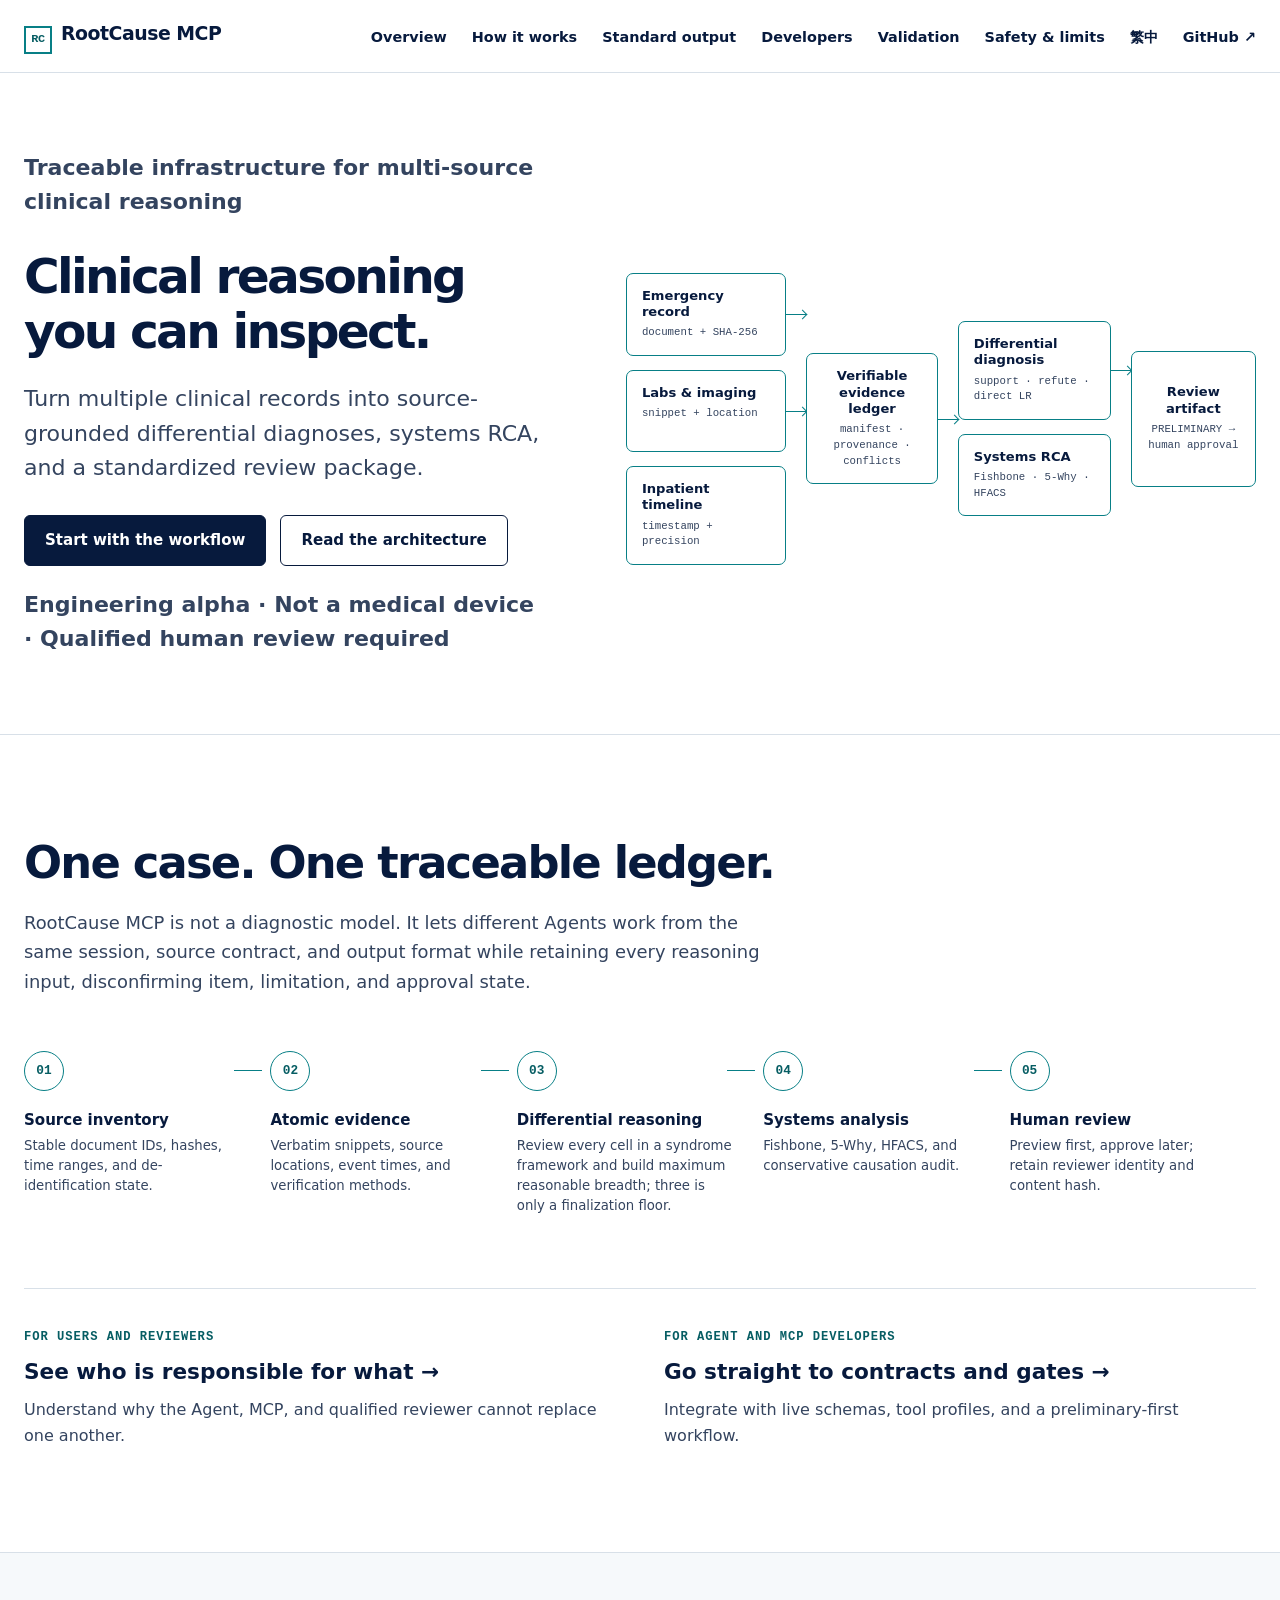
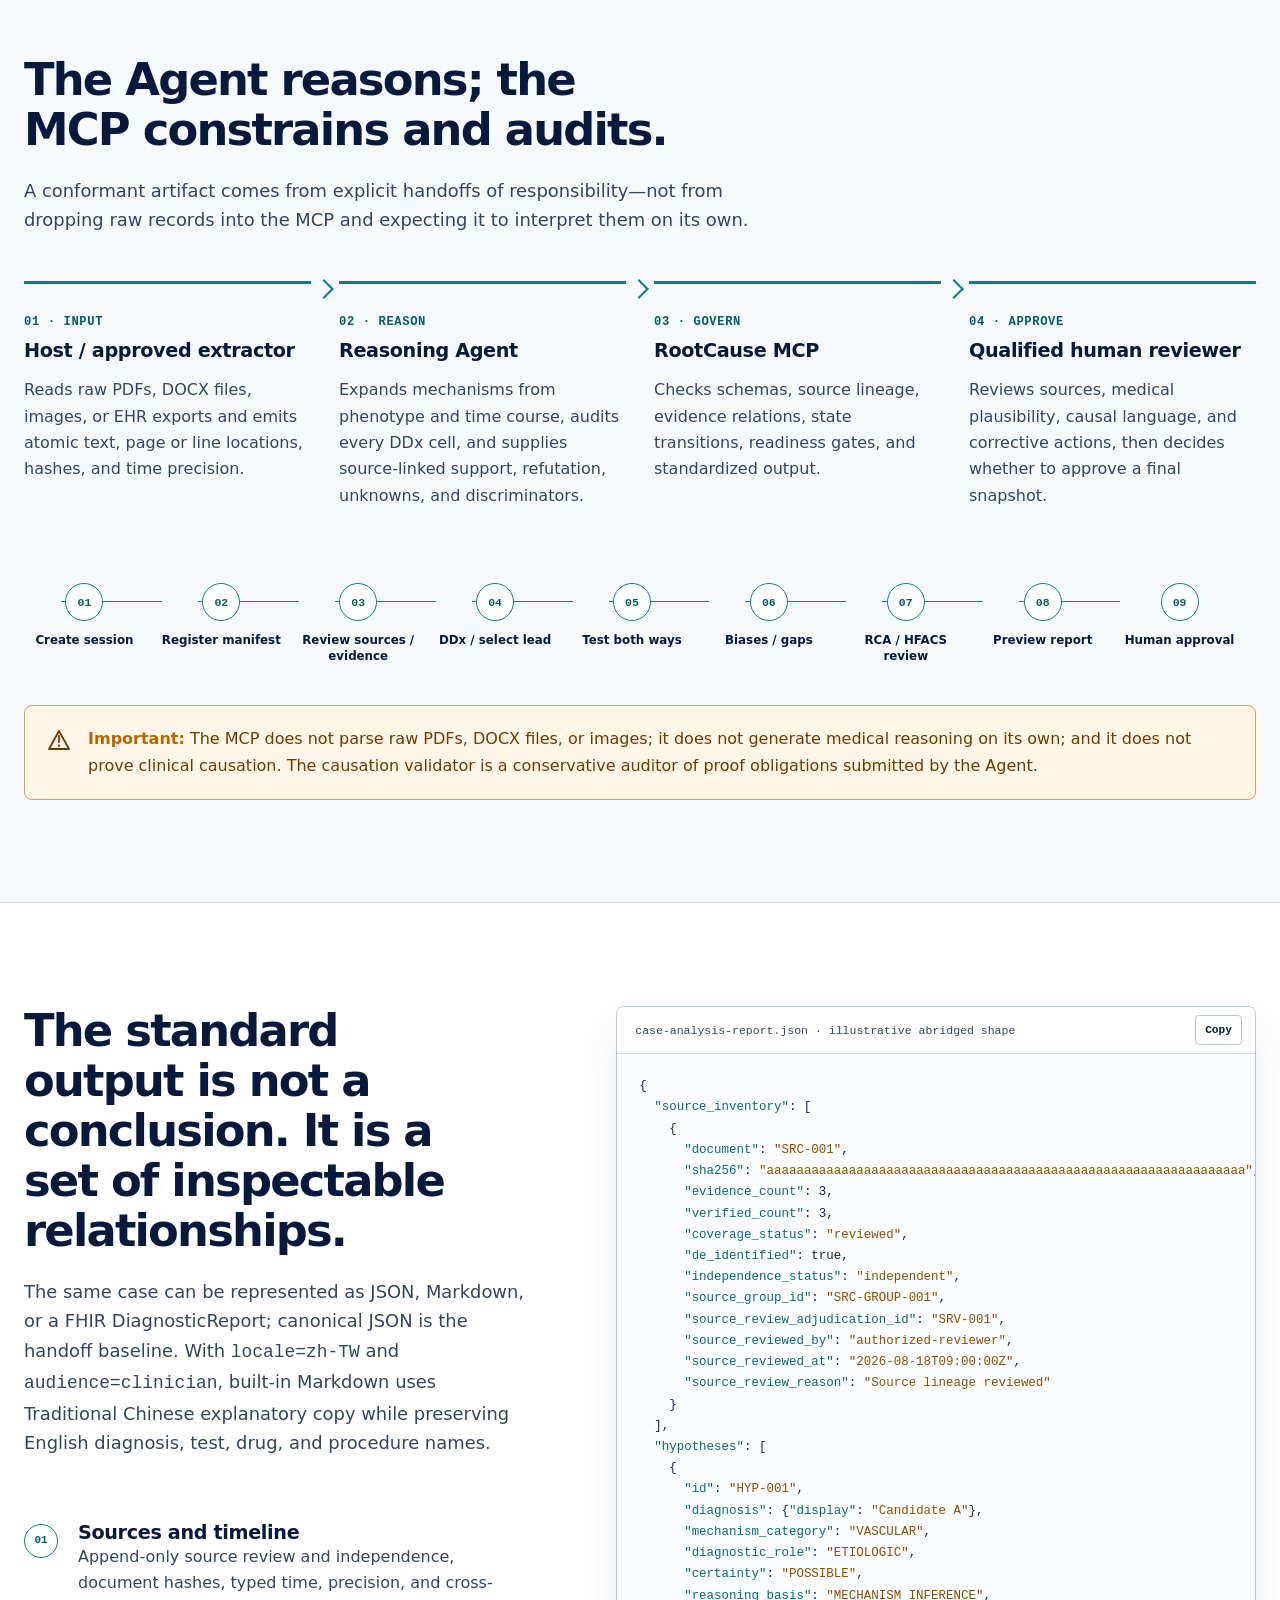
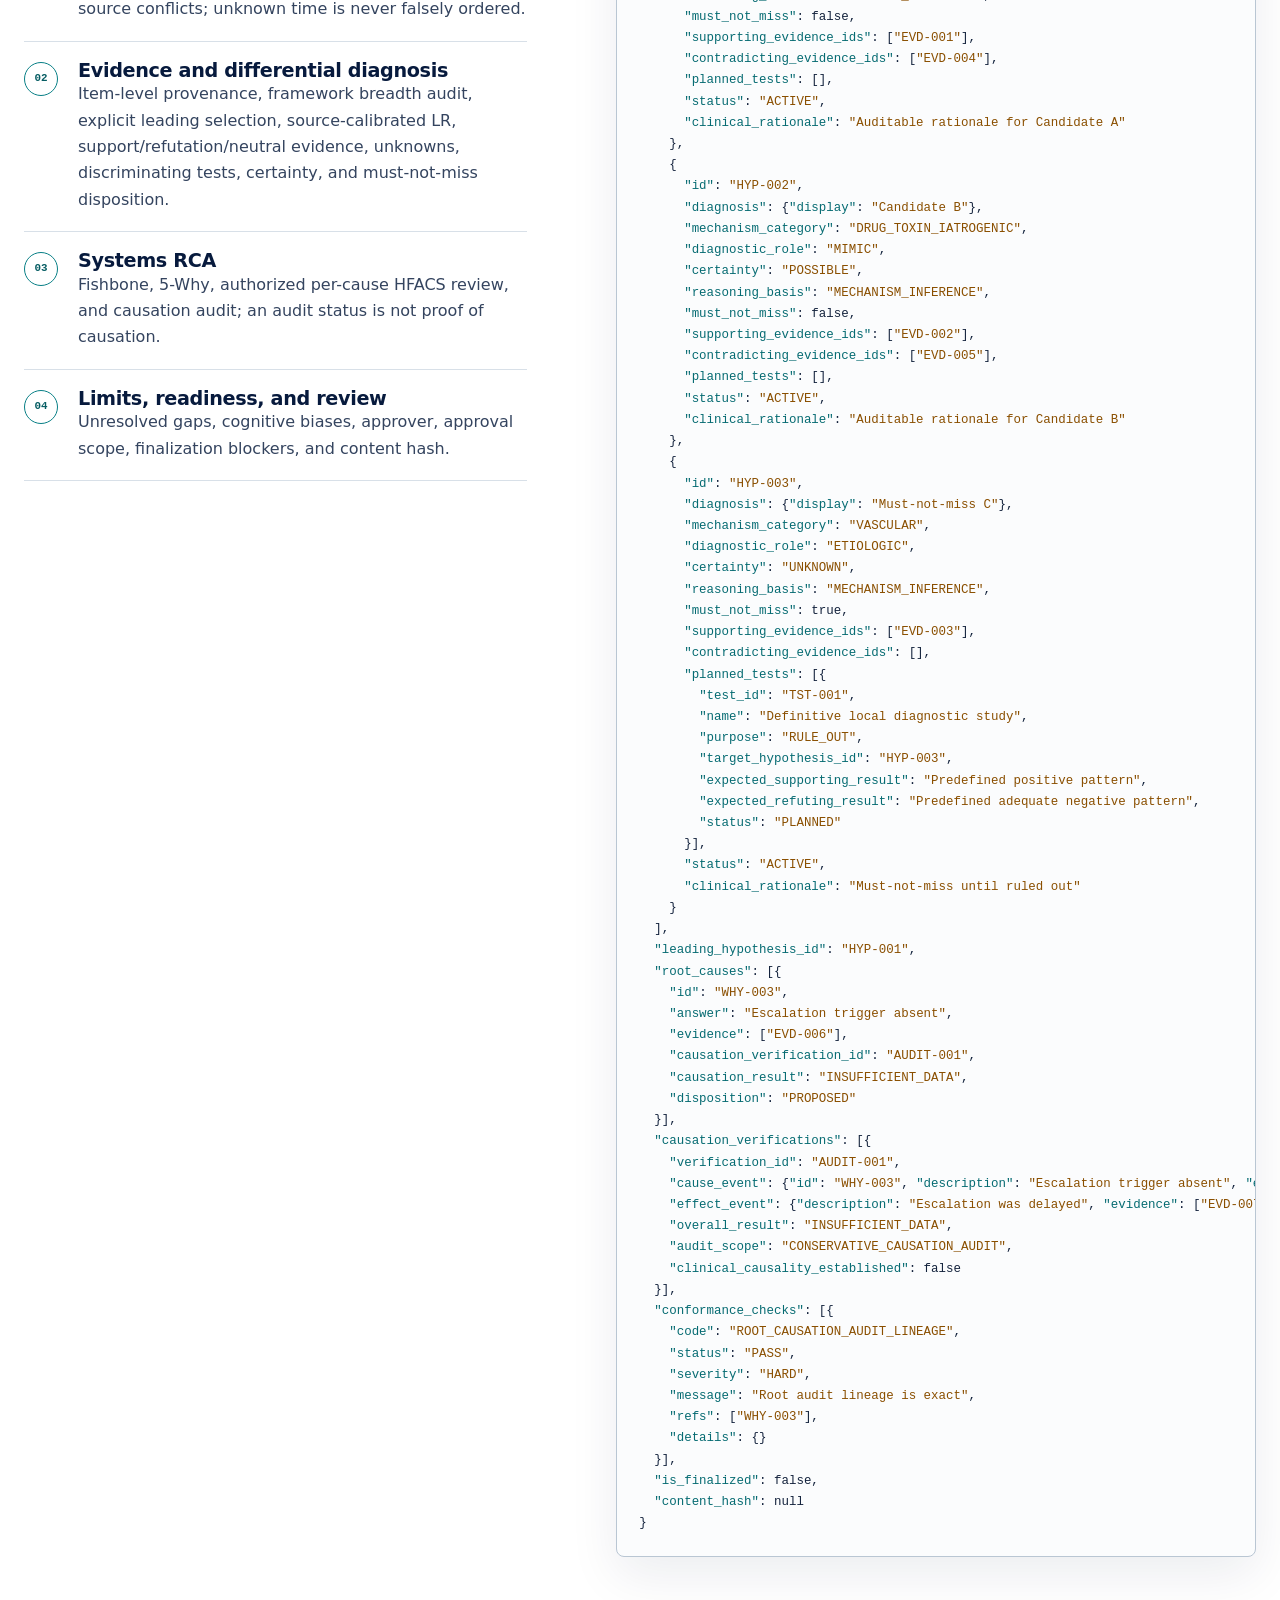
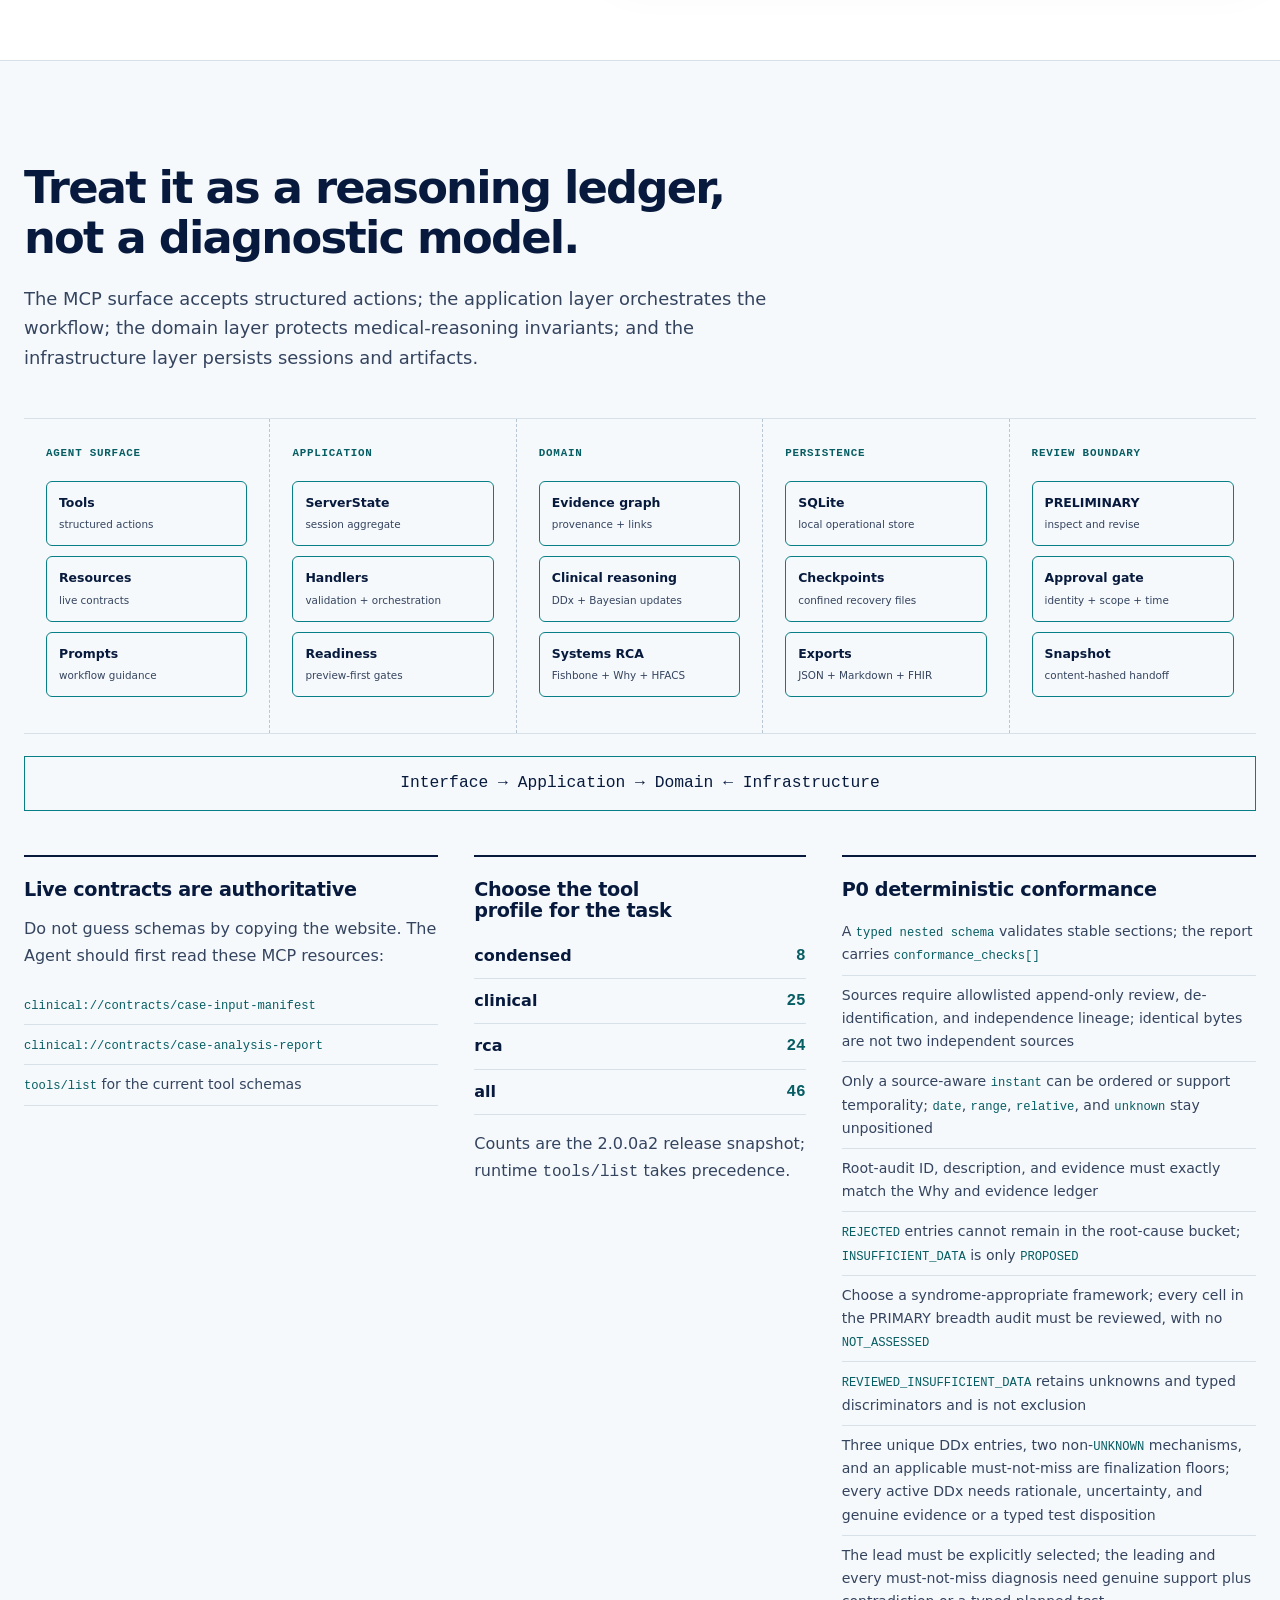
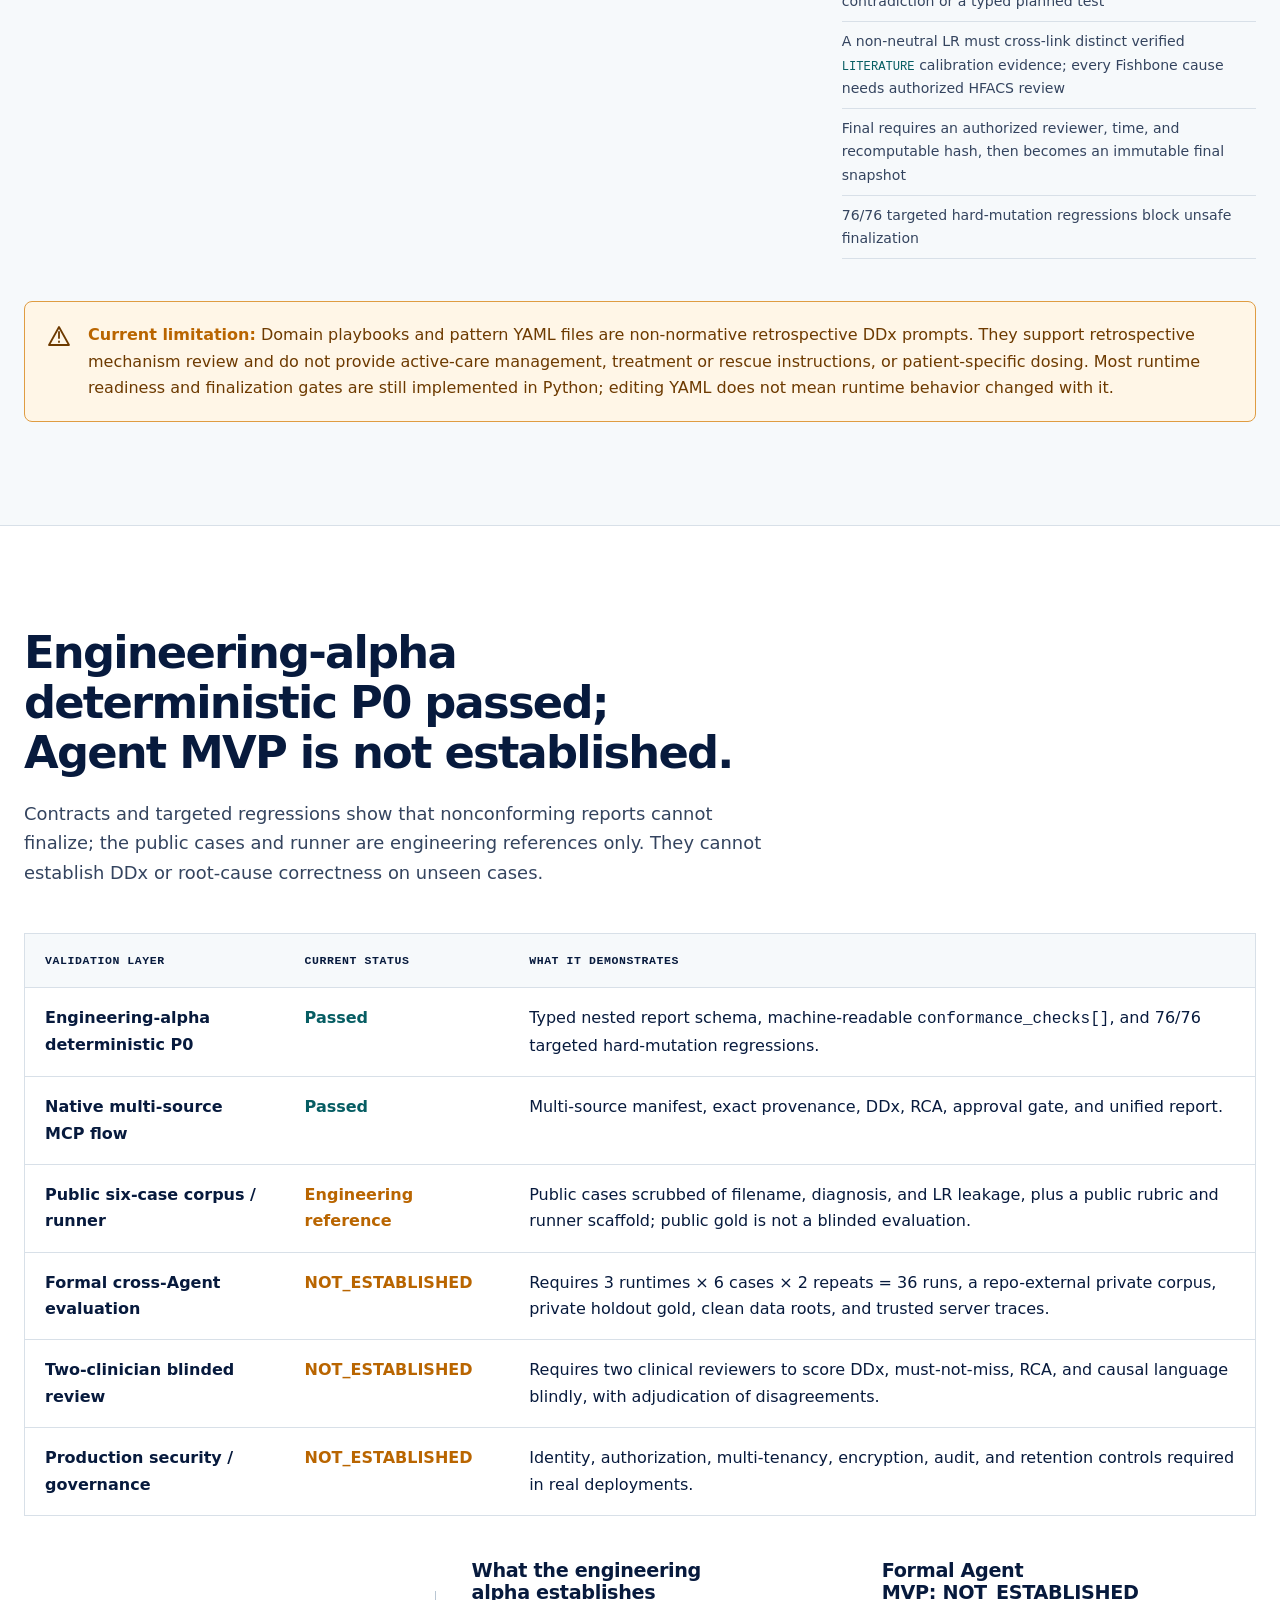
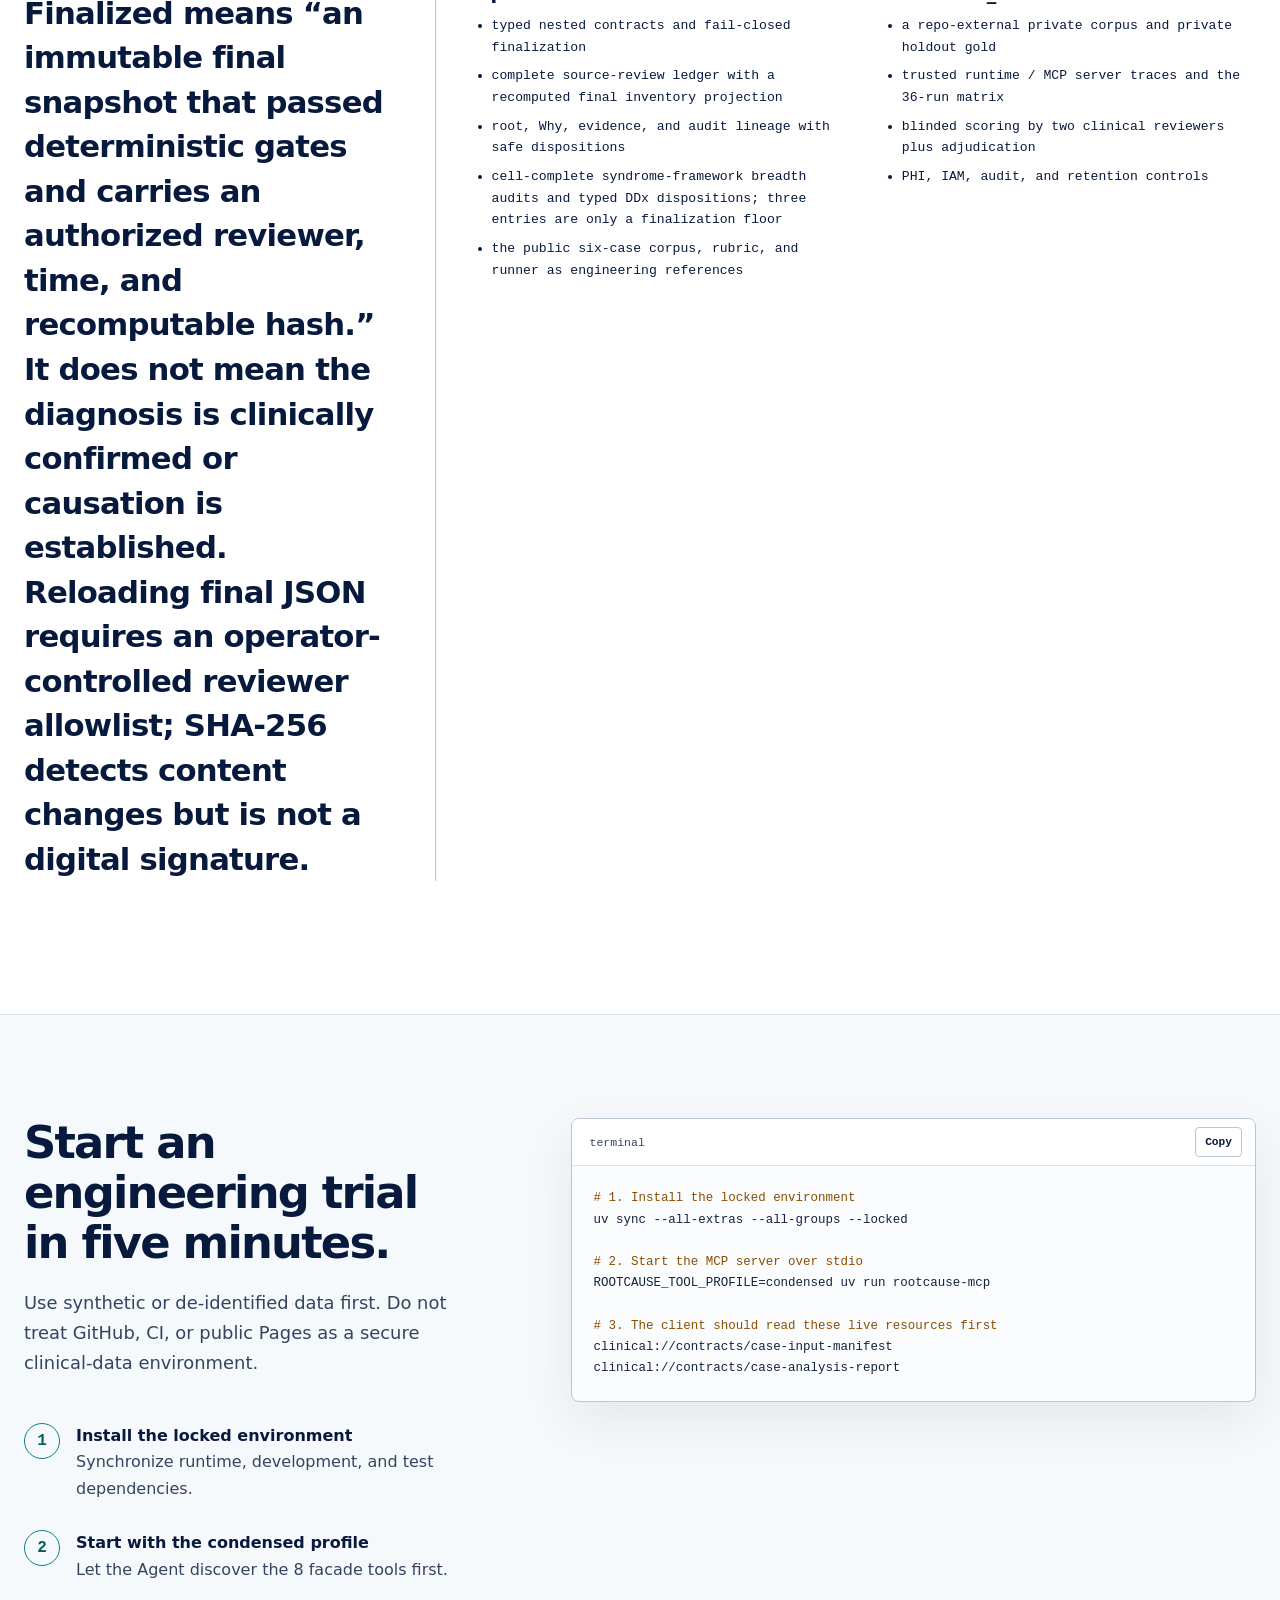
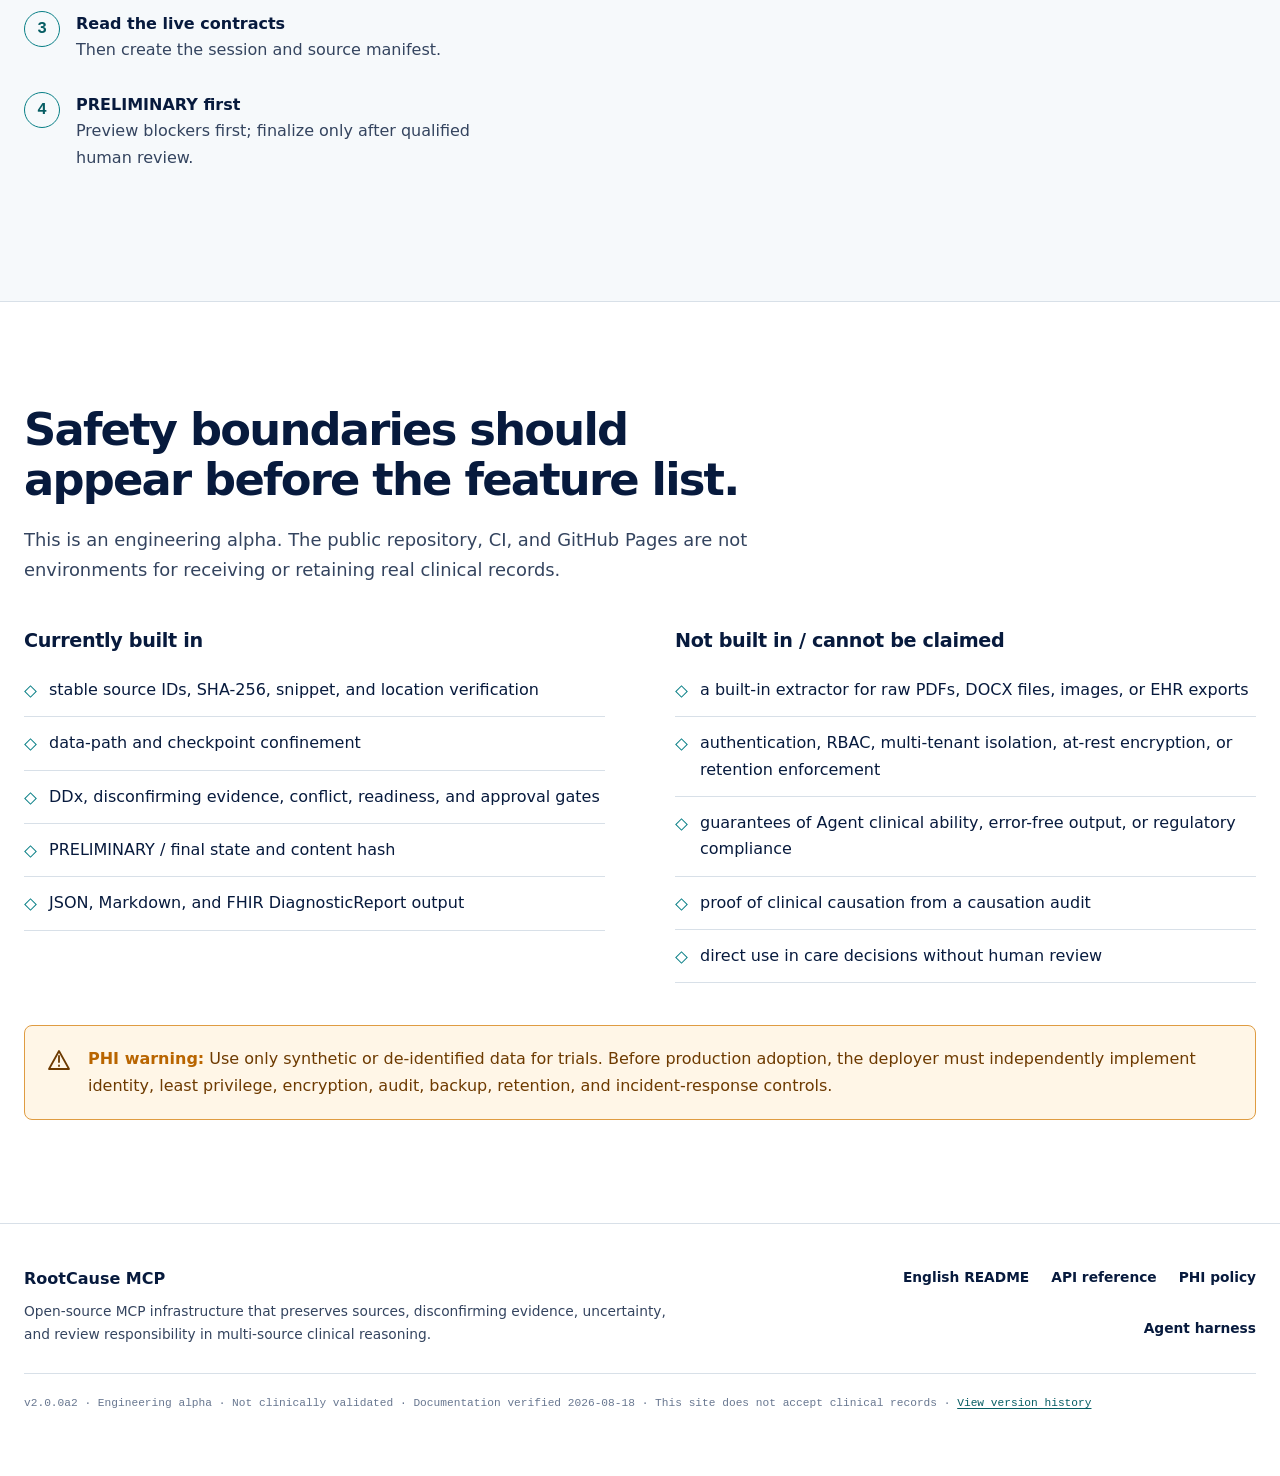
==== commit 98411337: "Merge pull request #3 from u9401066/agent/zh-tw-broad-ddx-release release: RootCause MCP 2.0.0a2 bro" ====
--- a/website/en/index.html
+++ b/website/en/index.html
@@ -34,7 +34,7 @@
         "description": "Evidence-grounded infrastructure for multi-source clinical reasoning and systems root-cause analysis.",
         "codeRepository": "https://github.com/u9401066/rootcause-mcp",
         "programmingLanguage": "Python",
-        "softwareVersion": "2.0.0a1",
+        "softwareVersion": "2.0.0a2",
         "license": "https://github.com/u9401066/rootcause-mcp/blob/master/LICENSE"
       }
     </script>
@@ -152,7 +152,7 @@
             <article class="stage">
               <span class="stage-number">03</span>
               <strong>Differential reasoning</strong>
-              <p>At least three candidate hypotheses, supporting and disconfirming evidence, and direct LRs.</p>
+              <p>Review every cell in a syndrome framework and build maximum reasonable breadth; three is only a finalization floor.</p>
             </article>
             <article class="stage">
               <span class="stage-number">04</span>
@@ -200,12 +200,12 @@
             <article class="responsibility">
               <span class="responsibility-index">02 · REASON</span>
               <h3>Reasoning Agent</h3>
-              <p>Proposes DDx, direct LRs, alternative explanations, uncertainty, disconfirming evidence, and systems-cause hypotheses.</p>
+              <p>Expands mechanisms from phenotype and time course, audits every DDx cell, and supplies source-linked support, refutation, unknowns, and discriminators.</p>
             </article>
             <article class="responsibility">
               <span class="responsibility-index">03 · GOVERN</span>
               <h3>RootCause MCP</h3>
-              <p>Checks schemas, source lineage, probability updates, state transitions, readiness gates, and standardized output.</p>
+              <p>Checks schemas, source lineage, evidence relations, state transitions, readiness gates, and standardized output.</p>
             </article>
             <article class="responsibility">
               <span class="responsibility-index">04 · APPROVE</span>
@@ -217,11 +217,11 @@
           <div class="nine-stage" aria-label="Nine-stage reasoning workflow">
             <div><span>01</span><strong>Create session</strong></div>
             <div><span>02</span><strong>Register manifest</strong></div>
-            <div><span>03</span><strong>Add evidence</strong></div>
-            <div><span>04</span><strong>Build DDx</strong></div>
+            <div><span>03</span><strong>Review sources / evidence</strong></div>
+            <div><span>04</span><strong>DDx / select lead</strong></div>
             <div><span>05</span><strong>Test both ways</strong></div>
             <div><span>06</span><strong>Biases / gaps</strong></div>
-            <div><span>07</span><strong>Systems RCA</strong></div>
+            <div><span>07</span><strong>RCA / HFACS review</strong></div>
             <div><span>08</span><strong>Preview report</strong></div>
             <div><span>09</span><strong>Human approval</strong></div>
           </div>
@@ -244,20 +244,23 @@
           <div>
             <div class="section-intro">
               <h2 id="output-title">The standard output is not a conclusion. It is a set of inspectable relationships.</h2>
-              <p>The same case can be represented as JSON, Markdown, or a FHIR DiagnosticReport; canonical JSON is the handoff baseline.</p>
+              <p>
+                The same case can be represented as JSON, Markdown, or a FHIR DiagnosticReport; canonical JSON is the handoff baseline.
+                With <code>locale=zh-TW</code> and <code>audience=clinician</code>, built-in Markdown uses Traditional Chinese explanatory copy while preserving English diagnosis, test, drug, and procedure names.
+              </p>
             </div>
             <div class="output-list">
               <article class="output-item">
                 <h3>Sources and timeline</h3>
-                <p>Manifest coverage, document hashes, event times, precision, and cross-source conflicts.</p>
+                <p>Append-only source review and independence, document hashes, typed time, precision, and cross-source conflicts; unknown time is never falsely ordered.</p>
               </article>
               <article class="output-item">
                 <h3>Evidence and differential diagnosis</h3>
-                <p>Item-level provenance, support and contradiction, direct LRs, probability history, and must-not-miss disposition.</p>
+                <p>Item-level provenance, framework breadth audit, explicit leading selection, source-calibrated LR, support/refutation/neutral evidence, unknowns, discriminating tests, certainty, and must-not-miss disposition.</p>
               </article>
               <article class="output-item">
                 <h3>Systems RCA</h3>
-                <p>Fishbone, 5-Why, HFACS, and causation audit; an audit status is not proof of causation.</p>
+                <p>Fishbone, 5-Why, authorized per-cause HFACS review, and causation audit; an audit status is not proof of causation.</p>
               </article>
               <article class="output-item">
                 <h3>Limits, readiness, and review</h3>
@@ -268,7 +271,7 @@
 
           <div class="code-window" aria-label="Example standard report JSON">
             <div class="code-header">
-              <span>case-analysis-report.json · abridged</span>
+              <span>case-analysis-report.json · illustrative abridged shape</span>
               <button
                 class="copy-button"
                 type="button"
@@ -284,14 +287,24 @@
       <span class="code-key">"sha256"</span>: <span class="code-string">"aaaaaaaaaaaaaaaaaaaaaaaaaaaaaaaaaaaaaaaaaaaaaaaaaaaaaaaaaaaaaaaa"</span>,
       <span class="code-key">"evidence_count"</span>: 3,
       <span class="code-key">"verified_count"</span>: 3,
-      <span class="code-key">"coverage_status"</span>: <span class="code-string">"reviewed"</span>
+      <span class="code-key">"coverage_status"</span>: <span class="code-string">"reviewed"</span>,
+      <span class="code-key">"de_identified"</span>: true,
+      <span class="code-key">"independence_status"</span>: <span class="code-string">"independent"</span>,
+      <span class="code-key">"source_group_id"</span>: <span class="code-string">"SRC-GROUP-001"</span>,
+      <span class="code-key">"source_review_adjudication_id"</span>: <span class="code-string">"SRV-001"</span>,
+      <span class="code-key">"source_reviewed_by"</span>: <span class="code-string">"authorized-reviewer"</span>,
+      <span class="code-key">"source_reviewed_at"</span>: <span class="code-string">"2026-08-18T09:00:00Z"</span>,
+      <span class="code-key">"source_review_reason"</span>: <span class="code-string">"Source lineage reviewed"</span>
     }
   ],
   <span class="code-key">"hypotheses"</span>: [
     {
       <span class="code-key">"id"</span>: <span class="code-string">"HYP-001"</span>,
       <span class="code-key">"diagnosis"</span>: {<span class="code-key">"display"</span>: <span class="code-string">"Candidate A"</span>},
-      <span class="code-key">"current_probability"</span>: 0.55,
+      <span class="code-key">"mechanism_category"</span>: <span class="code-string">"VASCULAR"</span>,
+      <span class="code-key">"diagnostic_role"</span>: <span class="code-string">"ETIOLOGIC"</span>,
+      <span class="code-key">"certainty"</span>: <span class="code-string">"POSSIBLE"</span>,
+      <span class="code-key">"reasoning_basis"</span>: <span class="code-string">"MECHANISM_INFERENCE"</span>,
       <span class="code-key">"must_not_miss"</span>: false,
       <span class="code-key">"supporting_evidence_ids"</span>: [<span class="code-string">"EVD-001"</span>],
       <span class="code-key">"contradicting_evidence_ids"</span>: [<span class="code-string">"EVD-004"</span>],
@@ -302,7 +315,10 @@
     {
       <span class="code-key">"id"</span>: <span class="code-string">"HYP-002"</span>,
       <span class="code-key">"diagnosis"</span>: {<span class="code-key">"display"</span>: <span class="code-string">"Candidate B"</span>},
-      <span class="code-key">"current_probability"</span>: 0.30,
+      <span class="code-key">"mechanism_category"</span>: <span class="code-string">"DRUG_TOXIN_IATROGENIC"</span>,
+      <span class="code-key">"diagnostic_role"</span>: <span class="code-string">"MIMIC"</span>,
+      <span class="code-key">"certainty"</span>: <span class="code-string">"POSSIBLE"</span>,
+      <span class="code-key">"reasoning_basis"</span>: <span class="code-string">"MECHANISM_INFERENCE"</span>,
       <span class="code-key">"must_not_miss"</span>: false,
       <span class="code-key">"supporting_evidence_ids"</span>: [<span class="code-string">"EVD-002"</span>],
       <span class="code-key">"contradicting_evidence_ids"</span>: [<span class="code-string">"EVD-005"</span>],
@@ -313,7 +329,10 @@
     {
       <span class="code-key">"id"</span>: <span class="code-string">"HYP-003"</span>,
       <span class="code-key">"diagnosis"</span>: {<span class="code-key">"display"</span>: <span class="code-string">"Must-not-miss C"</span>},
-      <span class="code-key">"current_probability"</span>: 0.15,
+      <span class="code-key">"mechanism_category"</span>: <span class="code-string">"VASCULAR"</span>,
+      <span class="code-key">"diagnostic_role"</span>: <span class="code-string">"ETIOLOGIC"</span>,
+      <span class="code-key">"certainty"</span>: <span class="code-string">"UNKNOWN"</span>,
+      <span class="code-key">"reasoning_basis"</span>: <span class="code-string">"MECHANISM_INFERENCE"</span>,
       <span class="code-key">"must_not_miss"</span>: true,
       <span class="code-key">"supporting_evidence_ids"</span>: [<span class="code-string">"EVD-003"</span>],
       <span class="code-key">"contradicting_evidence_ids"</span>: [],
@@ -330,6 +349,7 @@
       <span class="code-key">"clinical_rationale"</span>: <span class="code-string">"Must-not-miss until ruled out"</span>
     }
   ],
+  <span class="code-key">"leading_hypothesis_id"</span>: <span class="code-string">"HYP-001"</span>,
   <span class="code-key">"root_causes"</span>: [{
     <span class="code-key">"id"</span>: <span class="code-string">"WHY-003"</span>,
     <span class="code-key">"answer"</span>: <span class="code-string">"Escalation trigger absent"</span>,
@@ -419,21 +439,26 @@
             <article class="technical-column">
               <h3>Choose the tool profile for the task</h3>
               <div class="profile-row"><strong>condensed</strong><strong>8</strong></div>
-              <div class="profile-row"><strong>clinical</strong><strong>23</strong></div>
-              <div class="profile-row"><strong>rca</strong><strong>23</strong></div>
-              <div class="profile-row"><strong>all</strong><strong>43</strong></div>
-              <p>Counts are the 2.0.0a1 release snapshot; runtime <code>tools/list</code> takes precedence.</p>
+              <div class="profile-row"><strong>clinical</strong><strong>25</strong></div>
+              <div class="profile-row"><strong>rca</strong><strong>24</strong></div>
+              <div class="profile-row"><strong>all</strong><strong>46</strong></div>
+              <p>Counts are the 2.0.0a2 release snapshot; runtime <code>tools/list</code> takes precedence.</p>
             </article>
             <article class="technical-column">
               <h3>P0 deterministic conformance</h3>
               <ul class="technical-list">
                 <li>A <code>typed nested schema</code> validates stable sections; the report carries <code>conformance_checks[]</code></li>
+                <li>Sources require allowlisted append-only review, de-identification, and independence lineage; identical bytes are not two independent sources</li>
+                <li>Only a source-aware <code>instant</code> can be ordered or support temporality; <code>date</code>, <code>range</code>, <code>relative</code>, and <code>unknown</code> stay unpositioned</li>
                 <li>Root-audit ID, description, and evidence must exactly match the Why and evidence ledger</li>
                 <li><code>REJECTED</code> entries cannot remain in the root-cause bucket; <code>INSUFFICIENT_DATA</code> is only <code>PROPOSED</code></li>
-                <li>At least three unique DDx entries; every active DDx needs evidence or a typed test disposition</li>
-                <li>The leading and every must-not-miss diagnosis need genuine support plus contradiction or a typed planned test</li>
+                <li>Choose a syndrome-appropriate framework; every cell in the PRIMARY breadth audit must be reviewed, with no <code>NOT_ASSESSED</code></li>
+                <li><code>REVIEWED_INSUFFICIENT_DATA</code> retains unknowns and typed discriminators and is not exclusion</li>
+                <li>Three unique DDx entries, two non-<code>UNKNOWN</code> mechanisms, and an applicable must-not-miss are finalization floors; every active DDx needs rationale, uncertainty, and genuine evidence or a typed test disposition</li>
+                <li>The lead must be explicitly selected; the leading and every must-not-miss diagnosis need genuine support plus contradiction or a typed planned test</li>
+                <li>A non-neutral LR must cross-link distinct verified <code>LITERATURE</code> calibration evidence; every Fishbone cause needs authorized HFACS review</li>
                 <li>Final requires an authorized reviewer, time, and recomputable hash, then becomes an immutable final snapshot</li>
-                <li>23/23 targeted hard-mutation regressions block unsafe finalization</li>
+                <li>76/76 targeted hard-mutation regressions block unsafe finalization</li>
               </ul>
             </article>
           </div>
@@ -443,9 +468,10 @@
               <path d="M12 3 22 21H2Zm0 5v6m0 3.5v.5" fill="none" stroke="currentColor" stroke-width="1.8" stroke-linecap="round" stroke-linejoin="round"/>
             </svg>
             <p>
-              <strong>Current limitation:</strong> Protocol and pattern YAML files are primarily read by the Agent;
-              most runtime readiness and finalization gates are still implemented in Python. Editing YAML does not
-              mean runtime behavior changed with it.
+              <strong>Current limitation:</strong> Domain playbooks and pattern YAML files are non-normative retrospective DDx prompts.
+              They support retrospective mechanism review and do not provide active-care management, treatment or rescue instructions,
+              or patient-specific dosing. Most runtime readiness and finalization gates are still implemented in Python;
+              editing YAML does not mean runtime behavior changed with it.
             </p>
           </aside>
         </div>
@@ -463,7 +489,7 @@
 
           <div class="validation-table-wrap">
             <table class="validation-table">
-              <caption>RootCause MCP 2.0.0a1 validation maturity</caption>
+              <caption>RootCause MCP 2.0.0a2 validation maturity (2026-08-18)</caption>
               <thead>
                 <tr><th scope="col">Validation layer</th><th scope="col">Current status</th><th scope="col">What it demonstrates</th></tr>
               </thead>
@@ -471,7 +497,7 @@
                 <tr>
                   <td>Engineering-alpha deterministic P0</td>
                   <td class="status-passed">Passed</td>
-                  <td>Typed nested report schema, machine-readable <code>conformance_checks[]</code>, and 23/23 targeted hard-mutation regressions.</td>
+                  <td>Typed nested report schema, machine-readable <code>conformance_checks[]</code>, and 76/76 targeted hard-mutation regressions.</td>
                 </tr>
                 <tr>
                   <td>Native multi-source MCP flow</td>
@@ -506,13 +532,15 @@
             <p class="validation-statement">
               Finalized means “an immutable final snapshot that passed deterministic gates and carries an authorized reviewer,
               time, and recomputable hash.” It does not mean the diagnosis is clinically confirmed or causation is established.
+              Reloading final JSON requires an operator-controlled reviewer allowlist; SHA-256 detects content changes but is not a digital signature.
             </p>
             <div>
               <h3>What the engineering alpha establishes</h3>
               <ul class="validation-list">
                 <li>typed nested contracts and fail-closed finalization</li>
+                <li>complete source-review ledger with a recomputed final inventory projection</li>
                 <li>root, Why, evidence, and audit lineage with safe dispositions</li>
-                <li>at least three DDx entries plus active, leading, and must-not-miss dispositions</li>
+                <li>cell-complete syndrome-framework breadth audits and typed DDx dispositions; three entries are only a finalization floor</li>
                 <li>the public six-case corpus, rubric, and runner as engineering references</li>
               </ul>
             </div>
@@ -626,7 +654,7 @@
           </nav>
         </div>
         <p class="meta-line">
-          v2.0.0a1 · Engineering alpha · Documentation verified 2026-08-17 ·
+          v2.0.0a2 · Engineering alpha · Not clinically validated · Documentation verified 2026-08-18 ·
           This site does not accept clinical records ·
           <a href="https://github.com/u9401066/rootcause-mcp/commits/master">View version history</a>
         </p>
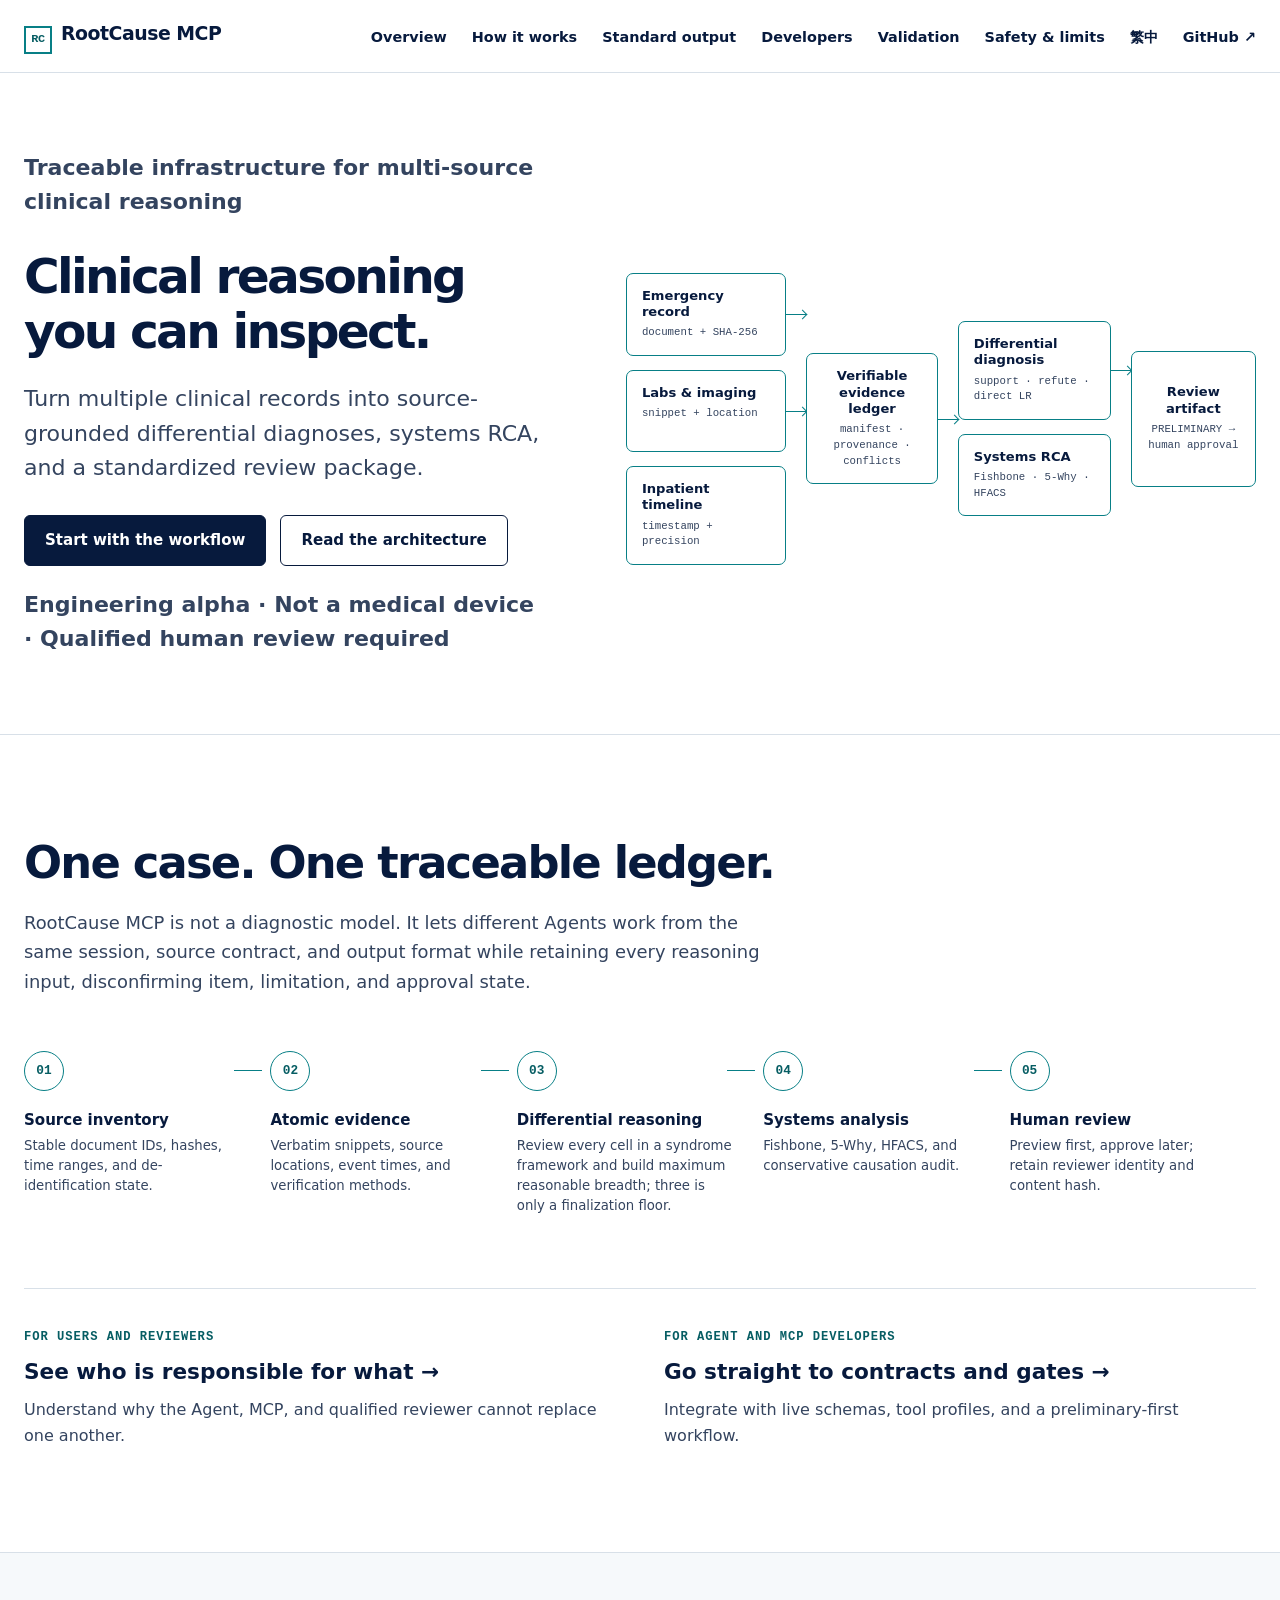
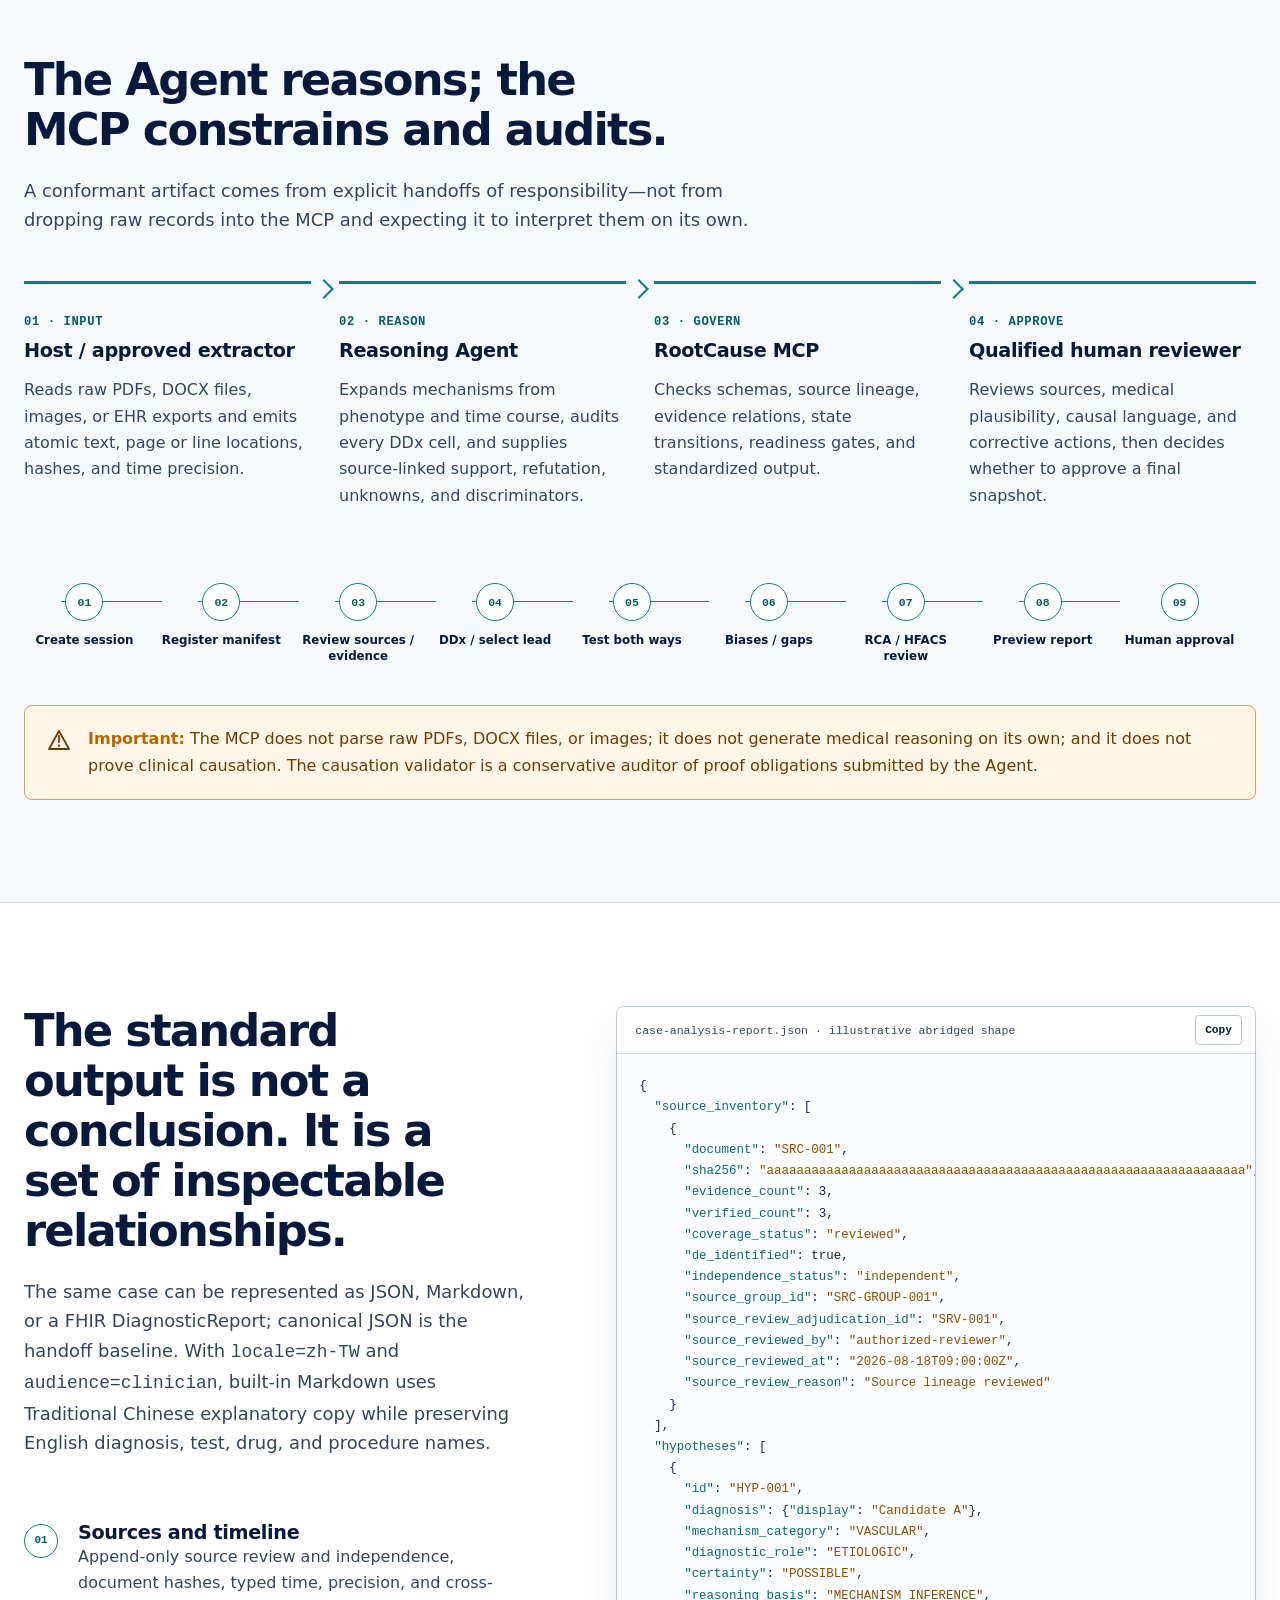
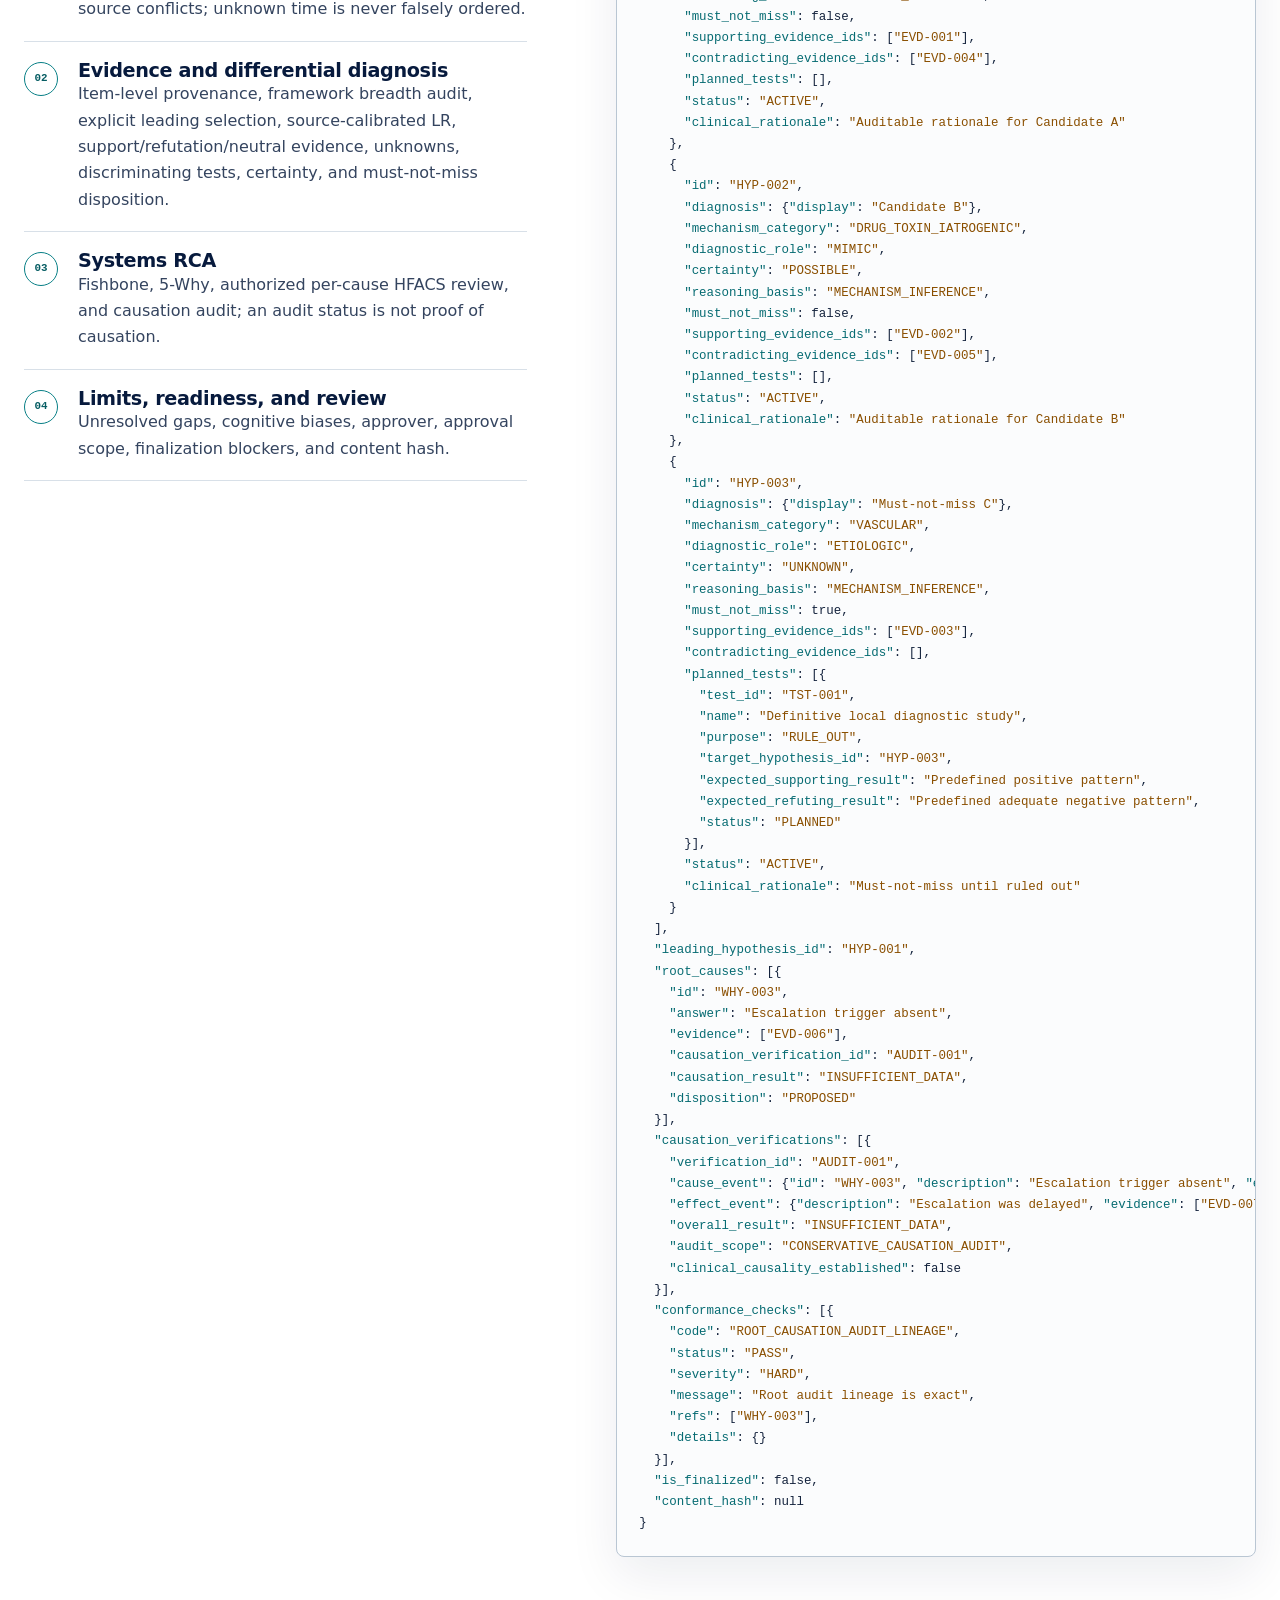
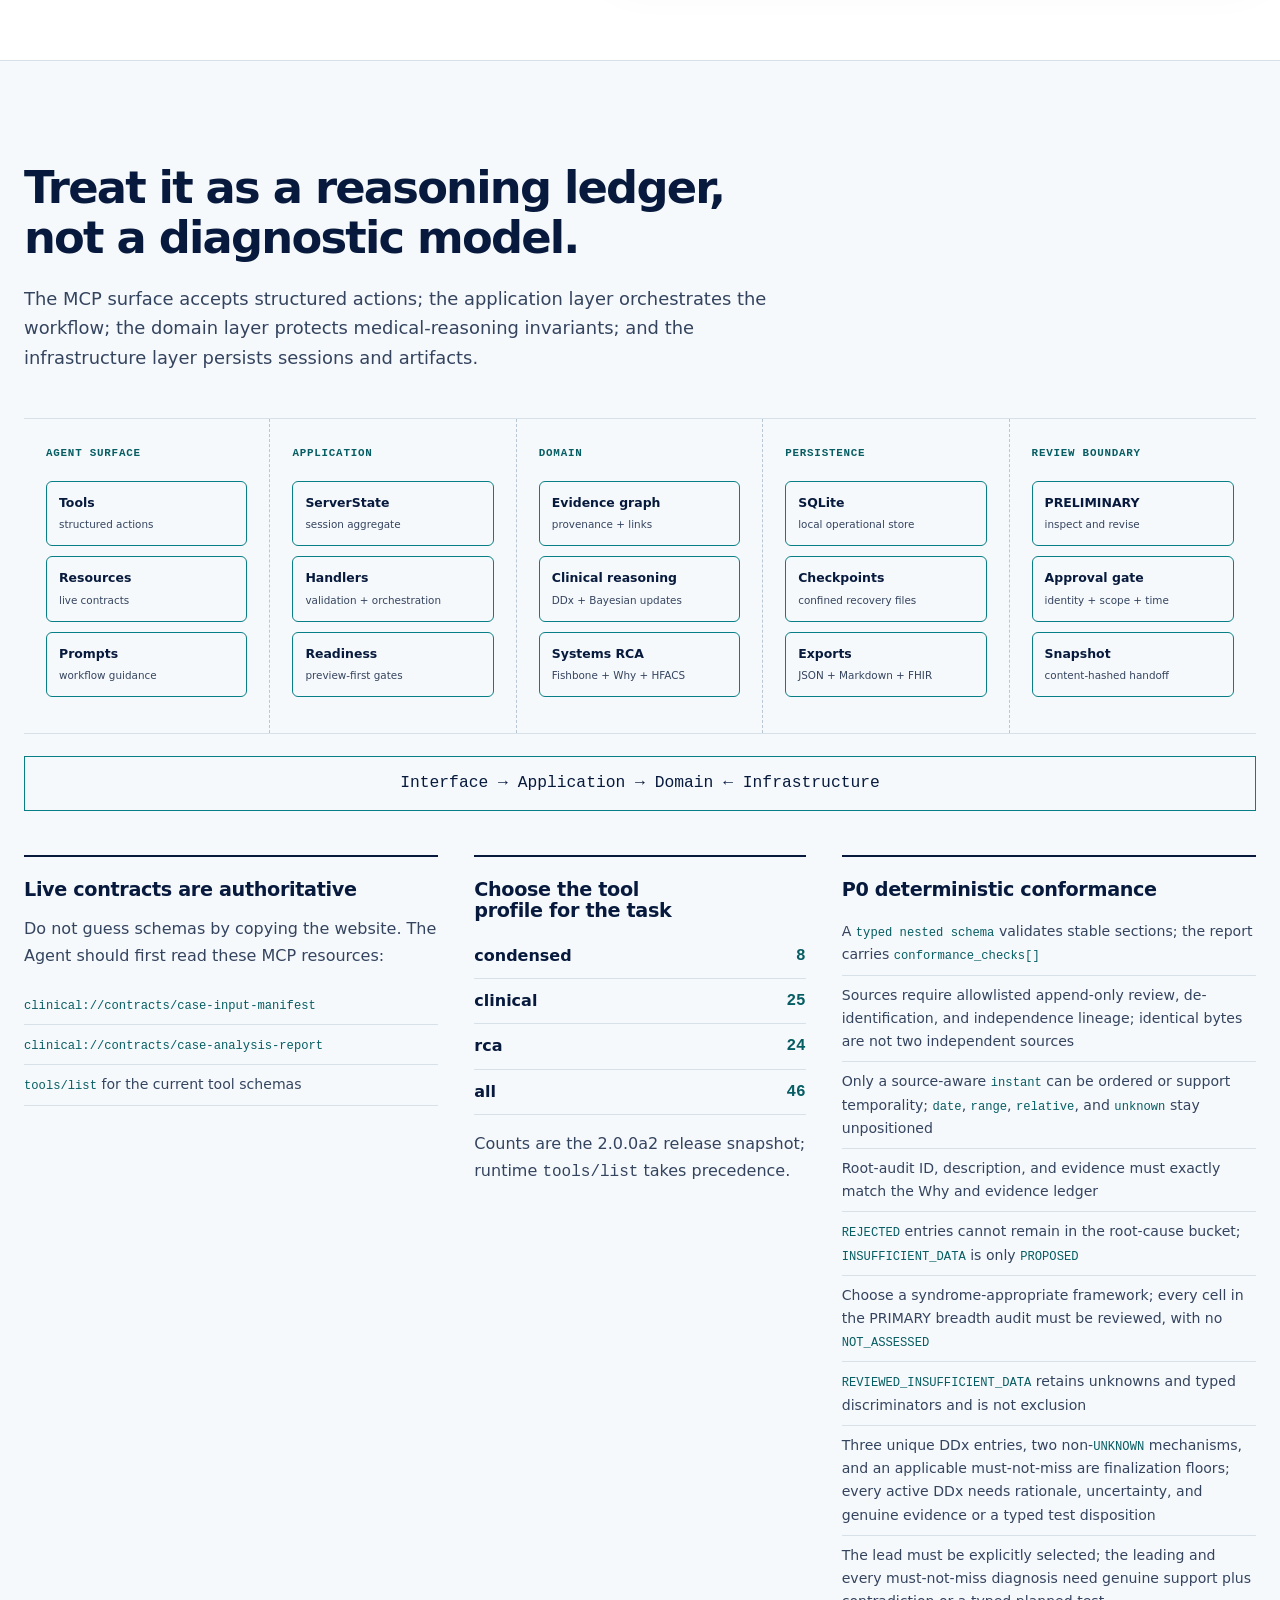
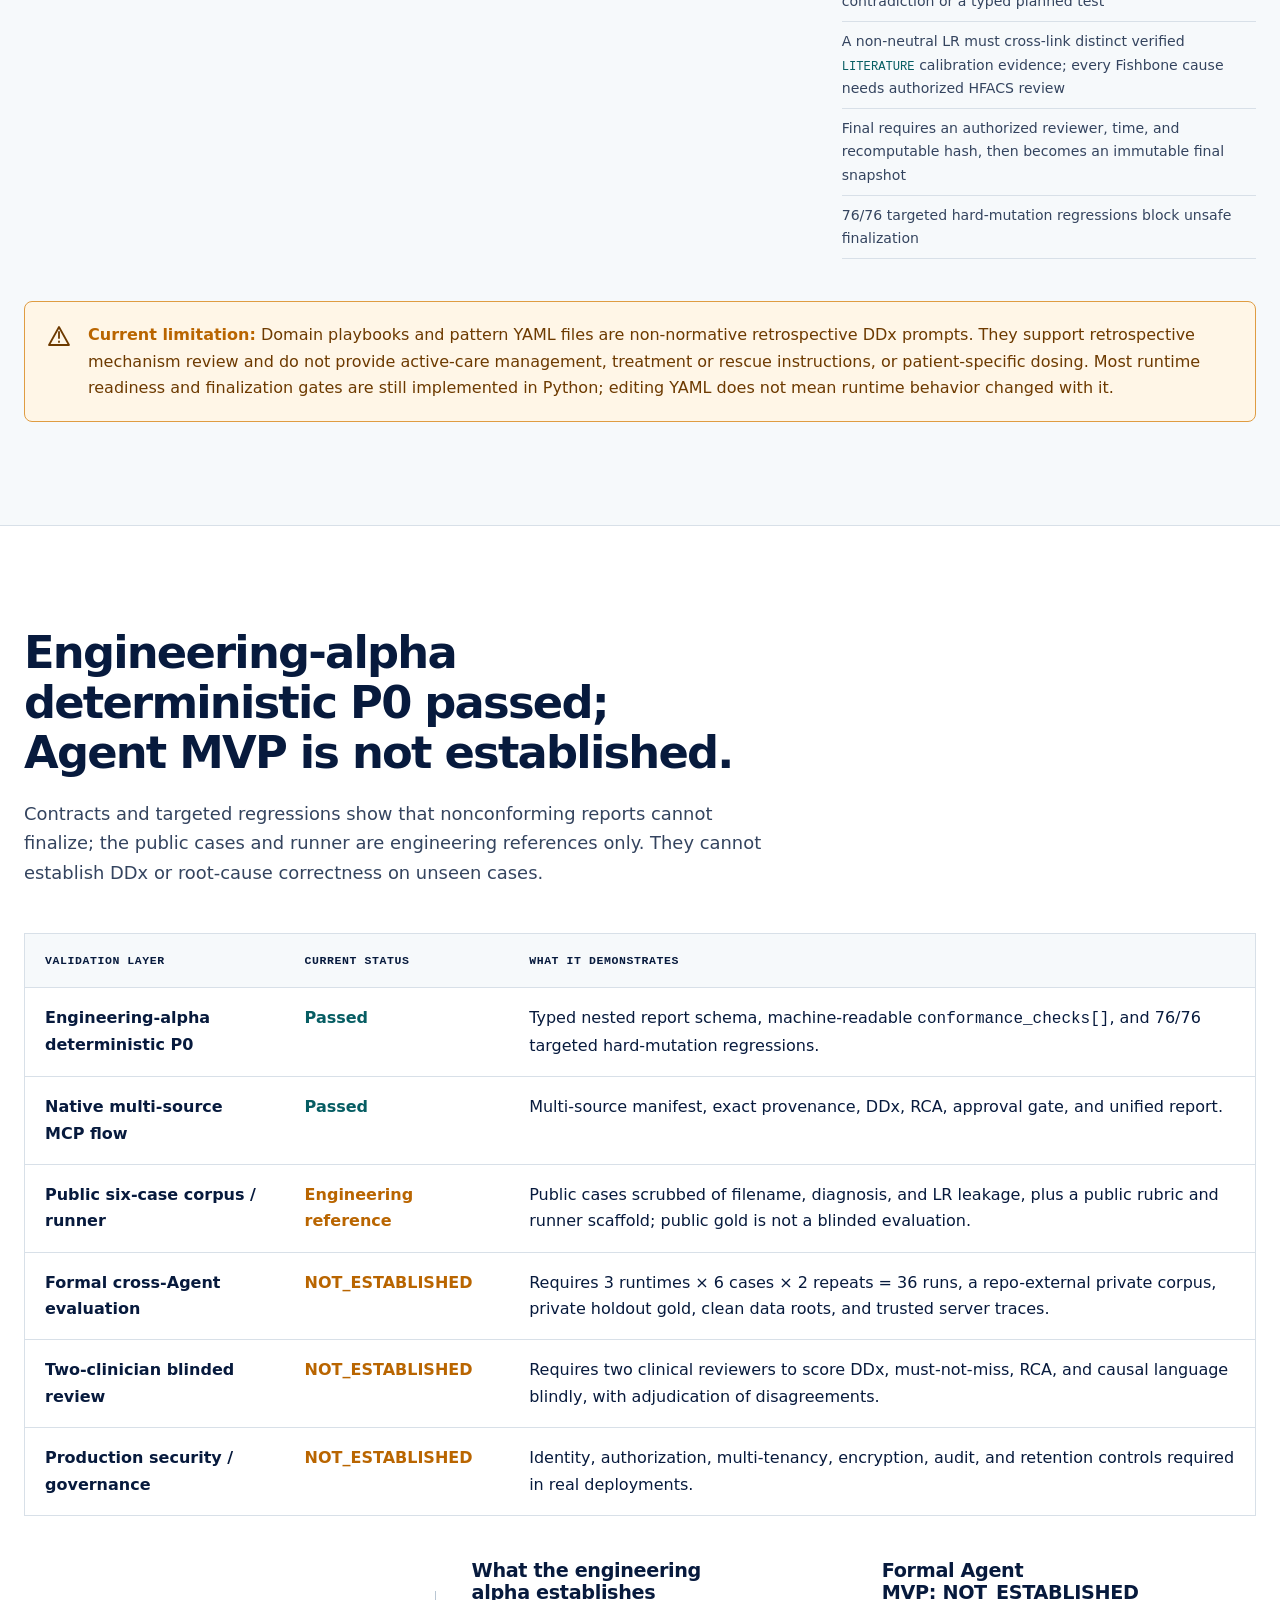
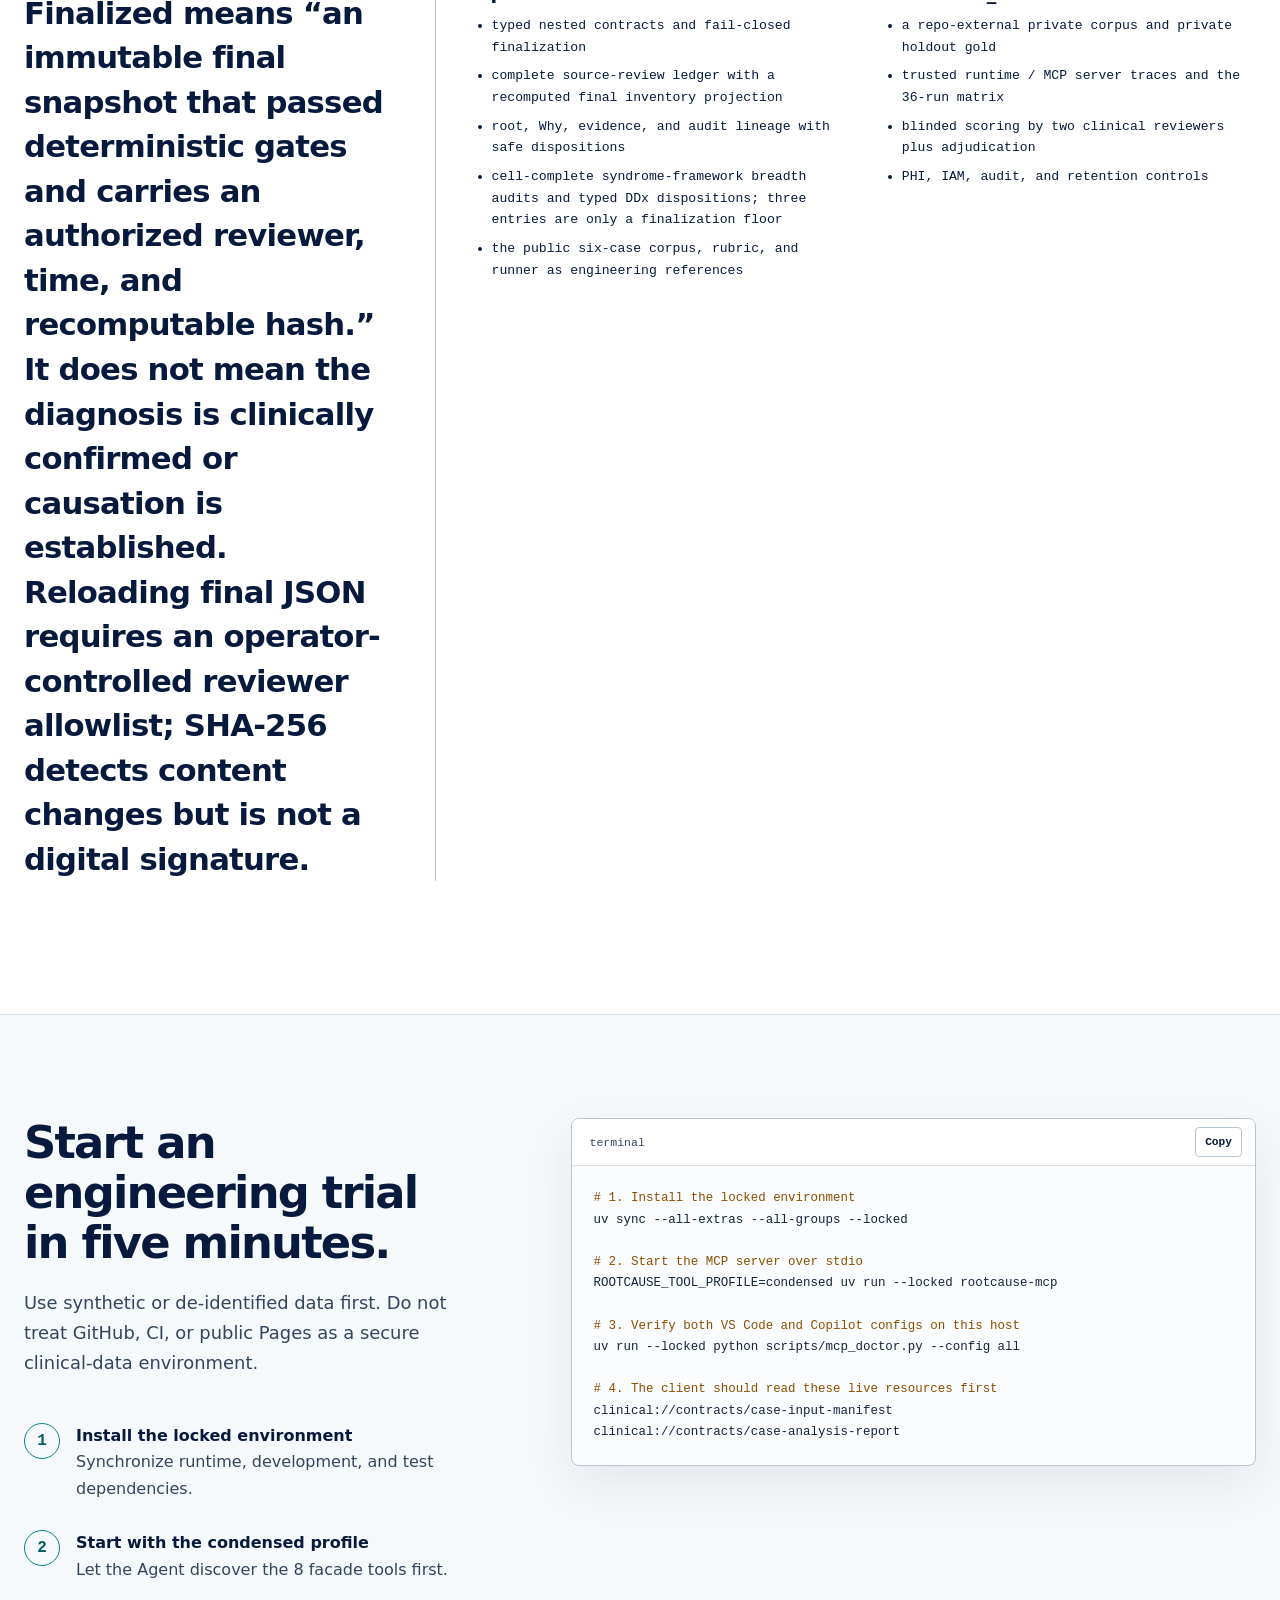
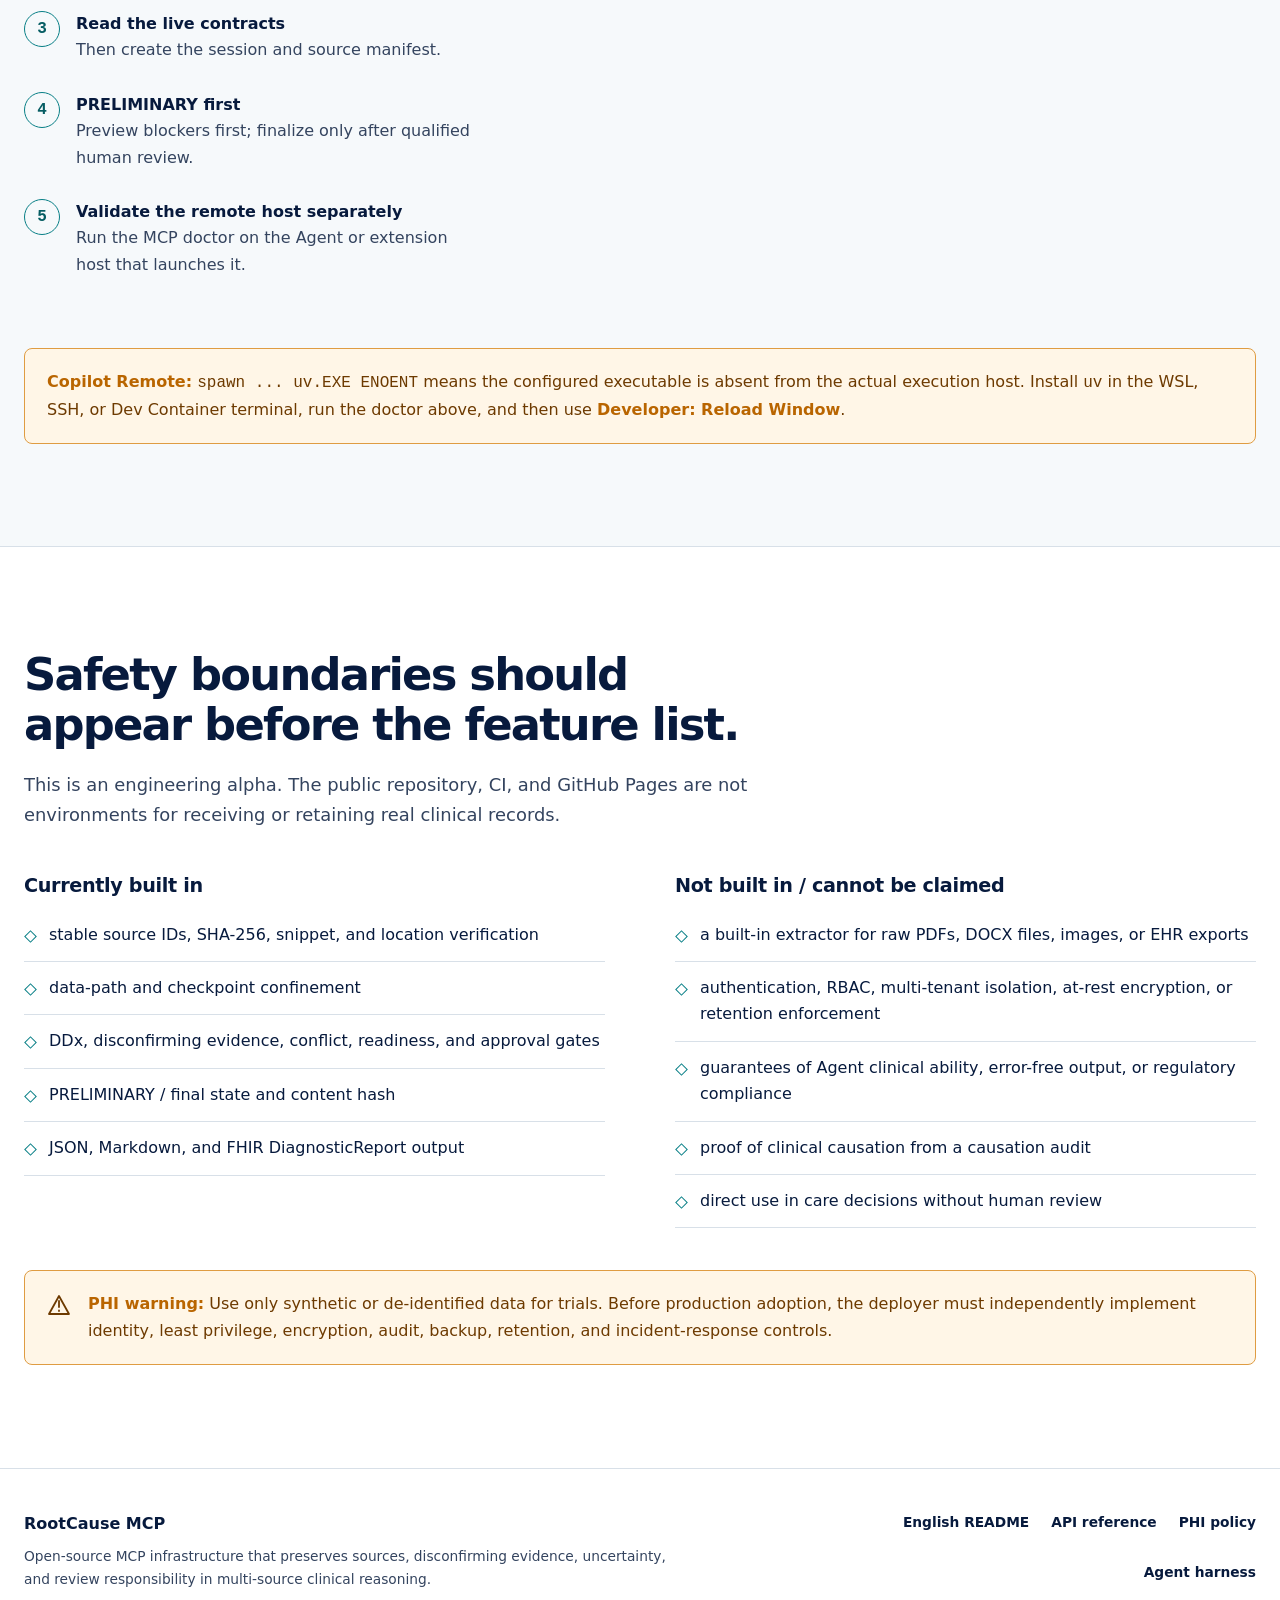
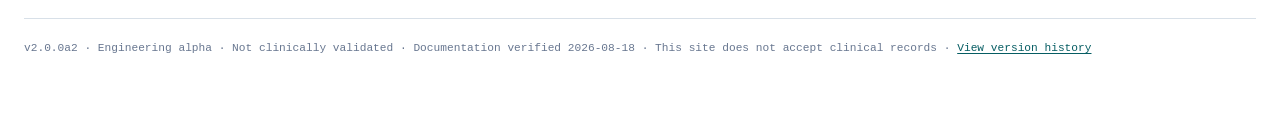
==== commit a19ed1ff: "Merge pull request #4 from u9401066/fix/copilot-remote-mcp fix(mcp): make Copilot Remote startup por" ====
--- a/website/en/index.html
+++ b/website/en/index.html
@@ -569,6 +569,7 @@
               <li><strong>Start with the condensed profile</strong><span>Let the Agent discover the 8 facade tools first.</span></li>
               <li><strong>Read the live contracts</strong><span>Then create the session and source manifest.</span></li>
               <li><strong>PRELIMINARY first</strong><span>Preview blockers first; finalize only after qualified human review.</span></li>
+              <li><strong>Validate the remote host separately</strong><span>Run the MCP doctor on the Agent or extension host that launches it.</span></li>
             </ol>
           </div>
           <div class="code-window" aria-label="Install and launch commands">
@@ -586,12 +587,20 @@
 uv sync --all-extras --all-groups --locked
 
 <span class="code-string"># 2. Start the MCP server over stdio</span>
-ROOTCAUSE_TOOL_PROFILE=condensed uv run rootcause-mcp
-
-<span class="code-string"># 3. The client should read these live resources first</span>
+ROOTCAUSE_TOOL_PROFILE=condensed uv run --locked rootcause-mcp
+
+<span class="code-string"># 3. Verify both VS Code and Copilot configs on this host</span>
+uv run --locked python scripts/mcp_doctor.py --config all
+
+<span class="code-string"># 4. The client should read these live resources first</span>
 clinical://contracts/case-input-manifest
 clinical://contracts/case-analysis-report</code></pre>
           </div>
+        </div>
+        <div class="container">
+          <aside class="notice notice-spaced" aria-label="Copilot Remote startup notice">
+            <p><strong>Copilot Remote:</strong> <code>spawn ... uv.EXE ENOENT</code> means the configured executable is absent from the actual execution host. Install <code>uv</code> in the WSL, SSH, or Dev Container terminal, run the doctor above, and then use <strong>Developer: Reload Window</strong>.</p>
+          </aside>
         </div>
       </section>
 
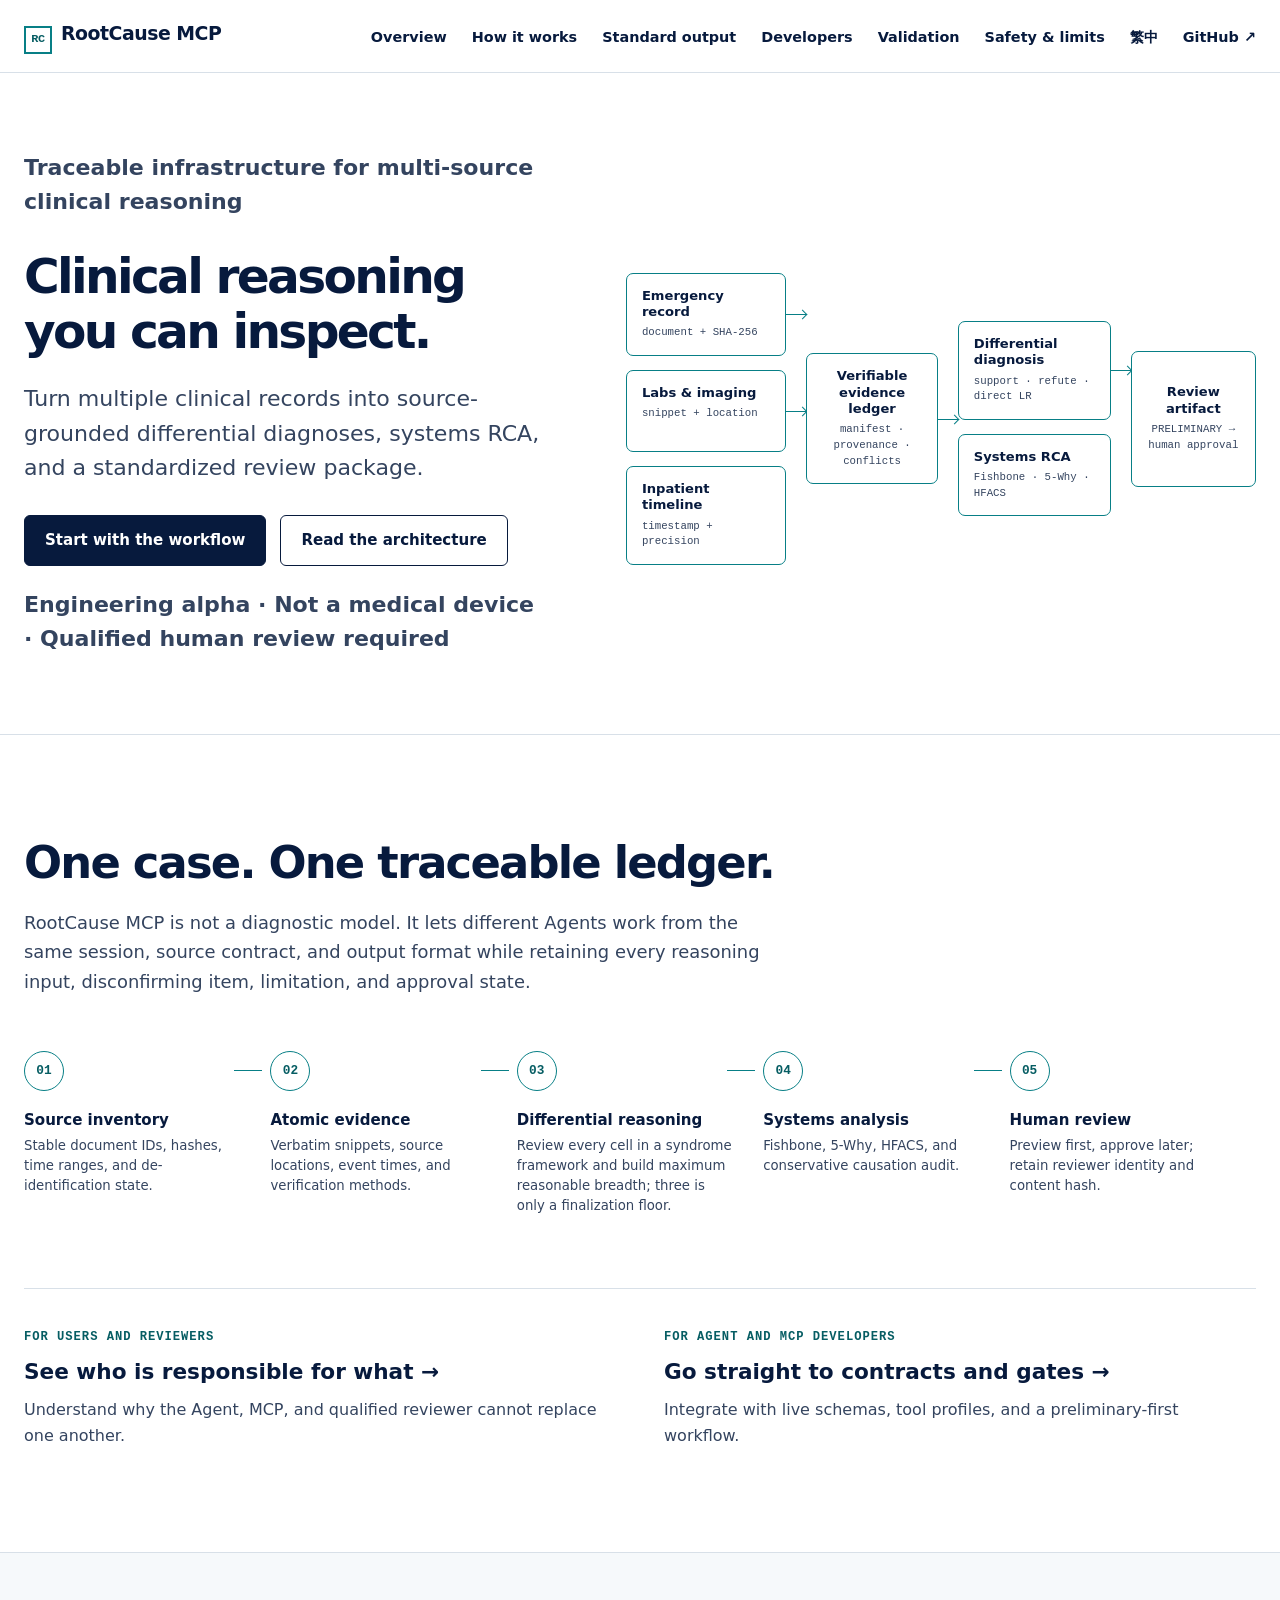
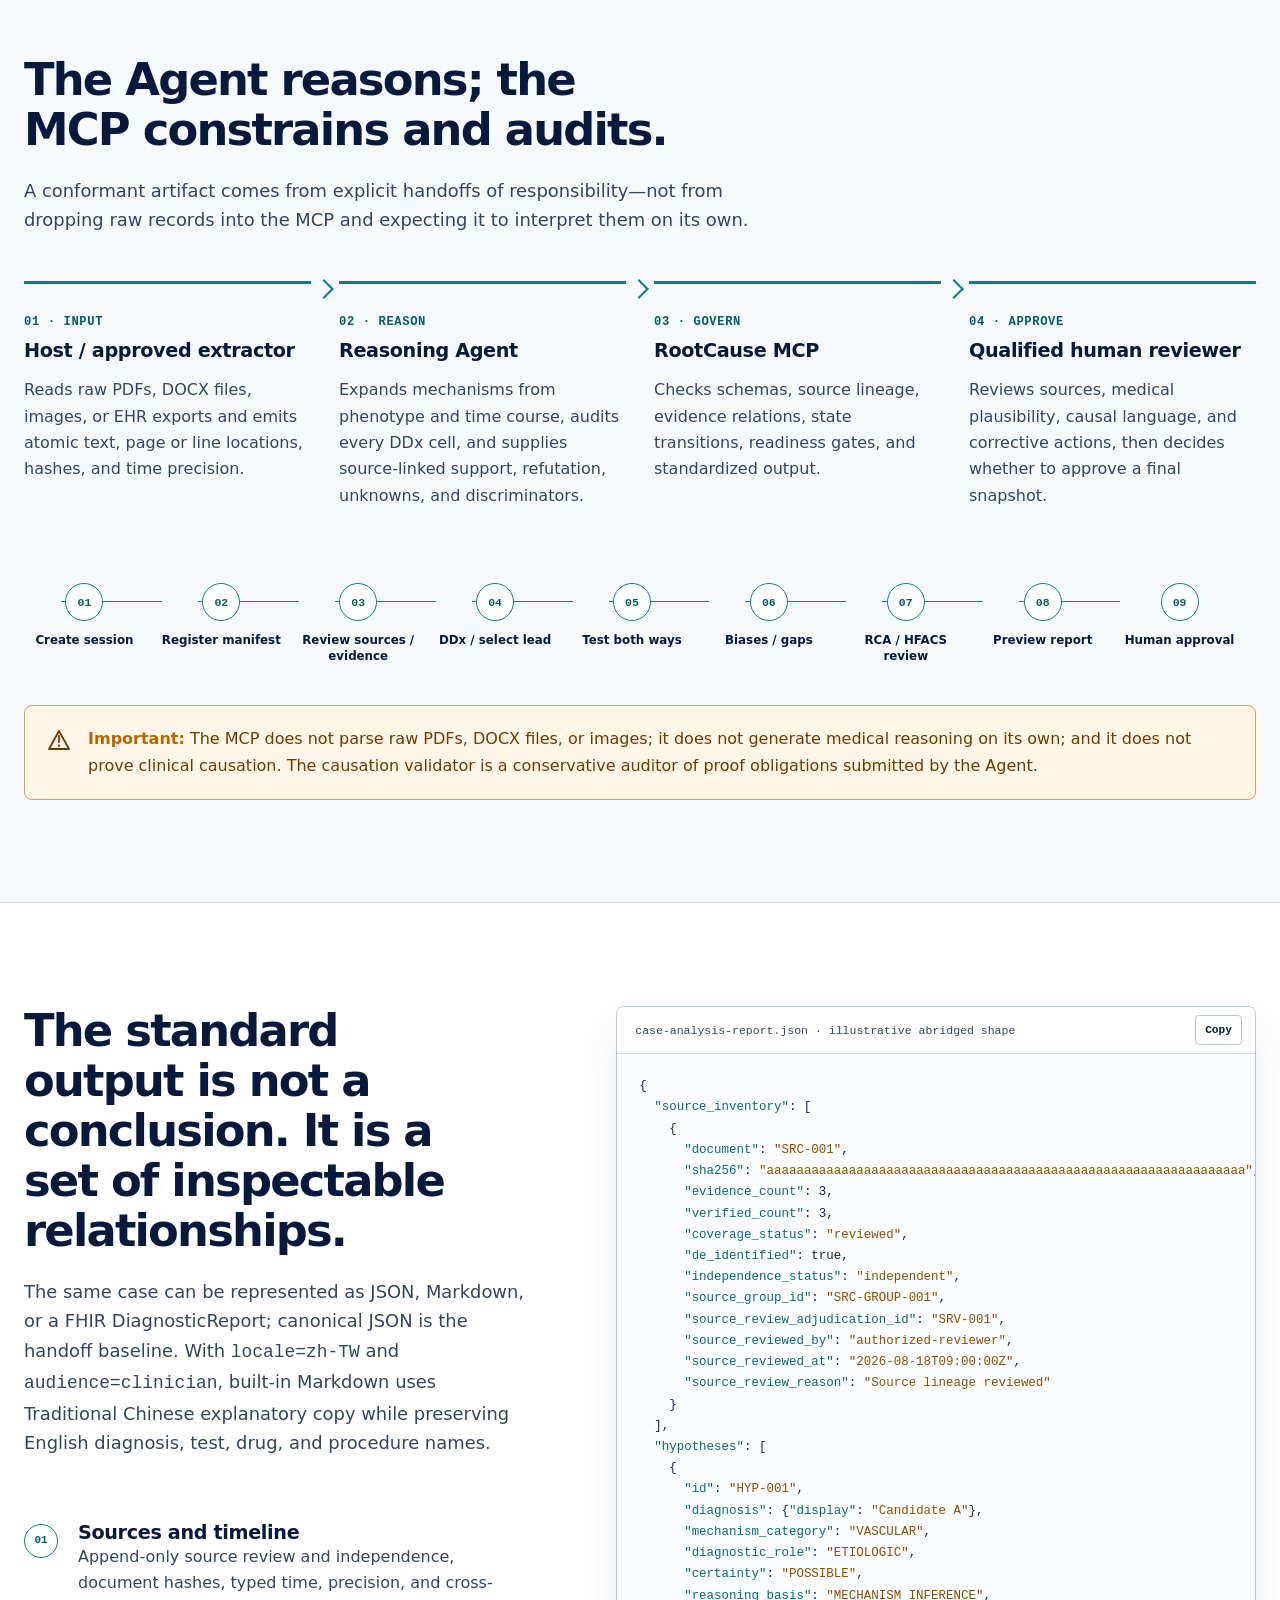
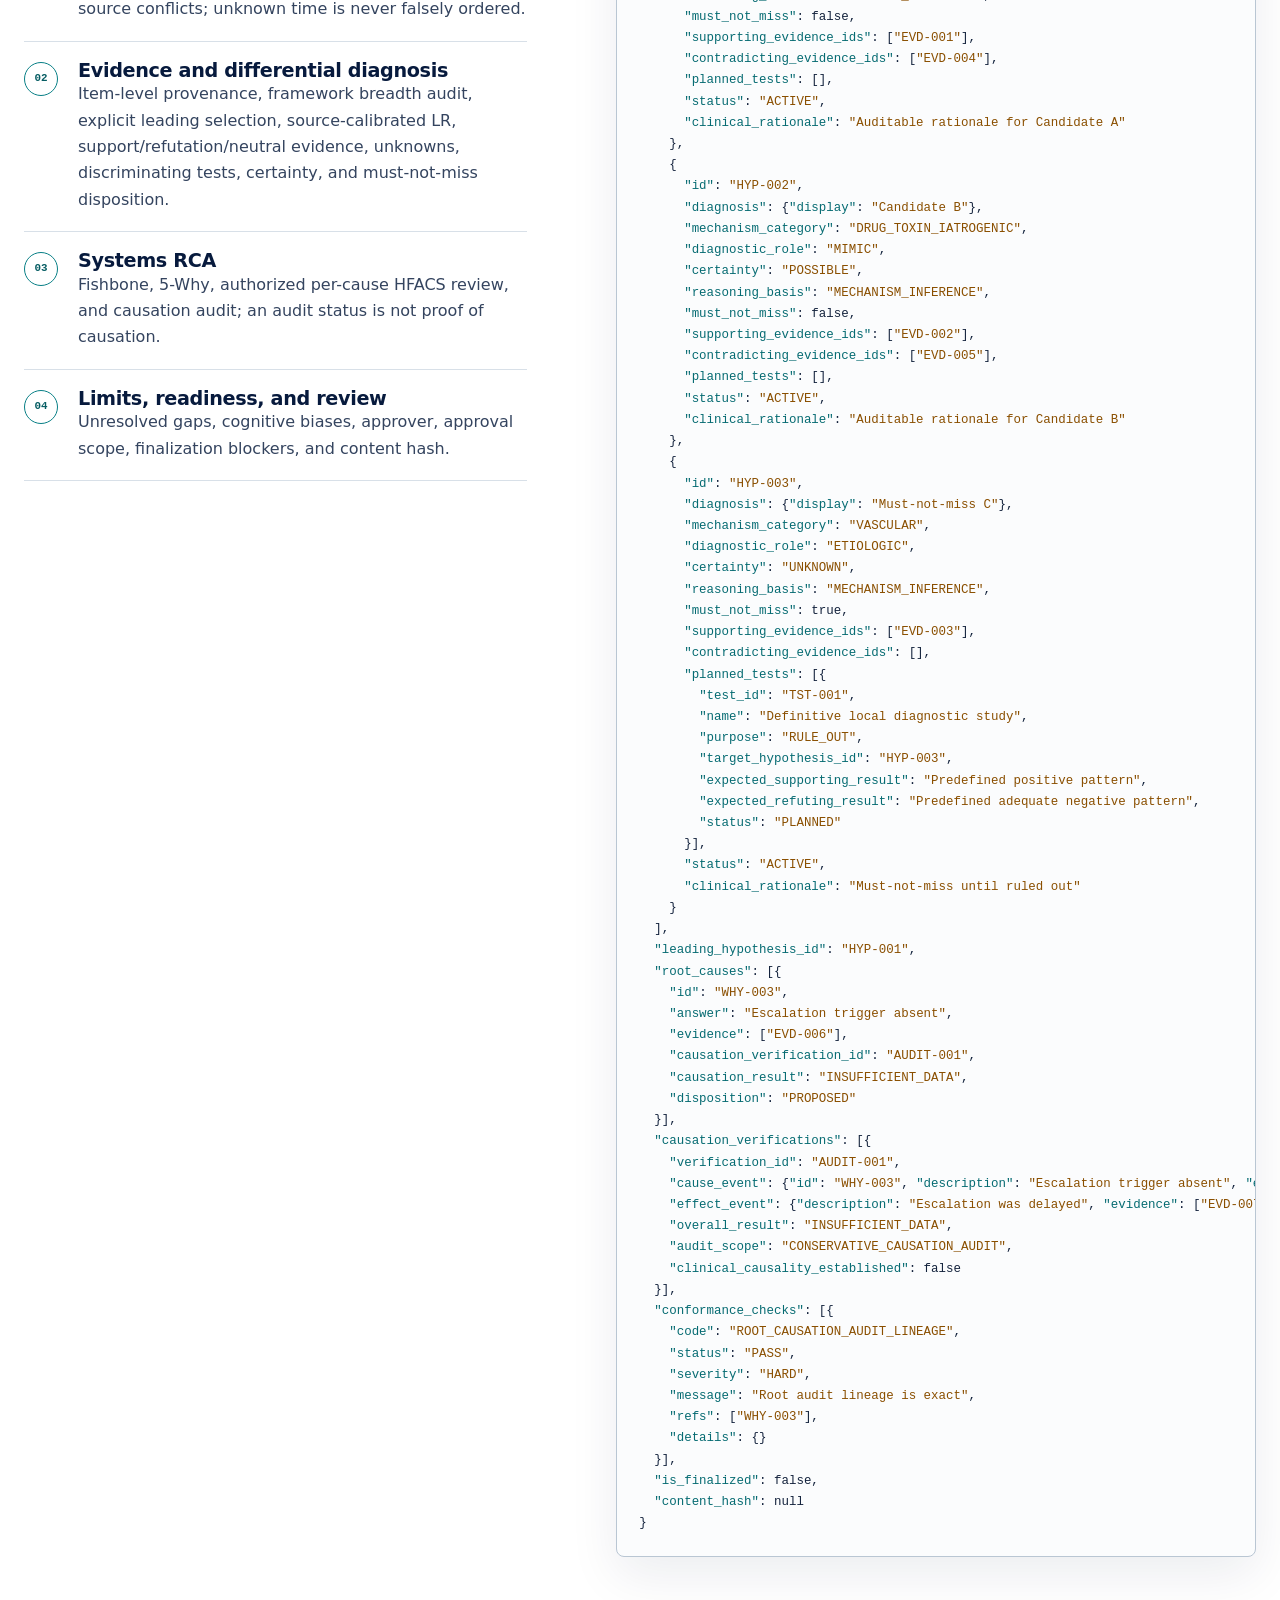
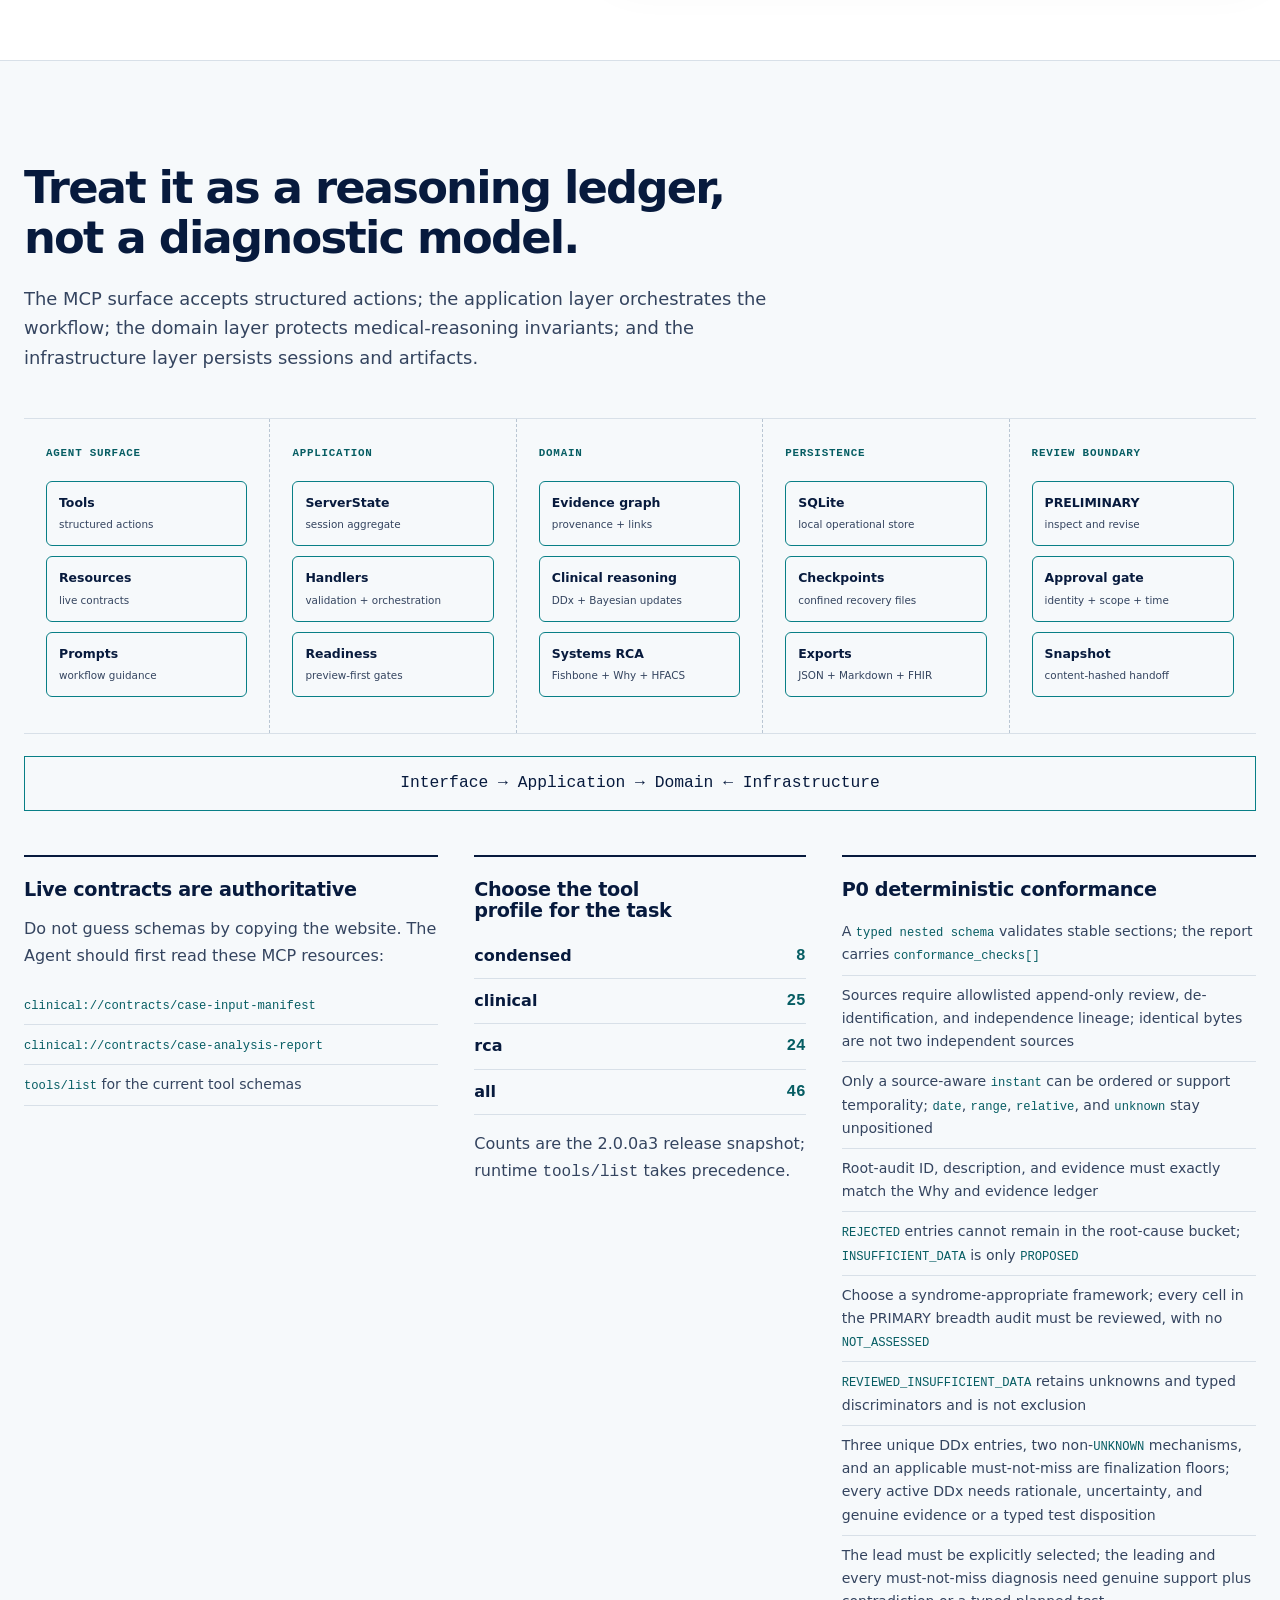
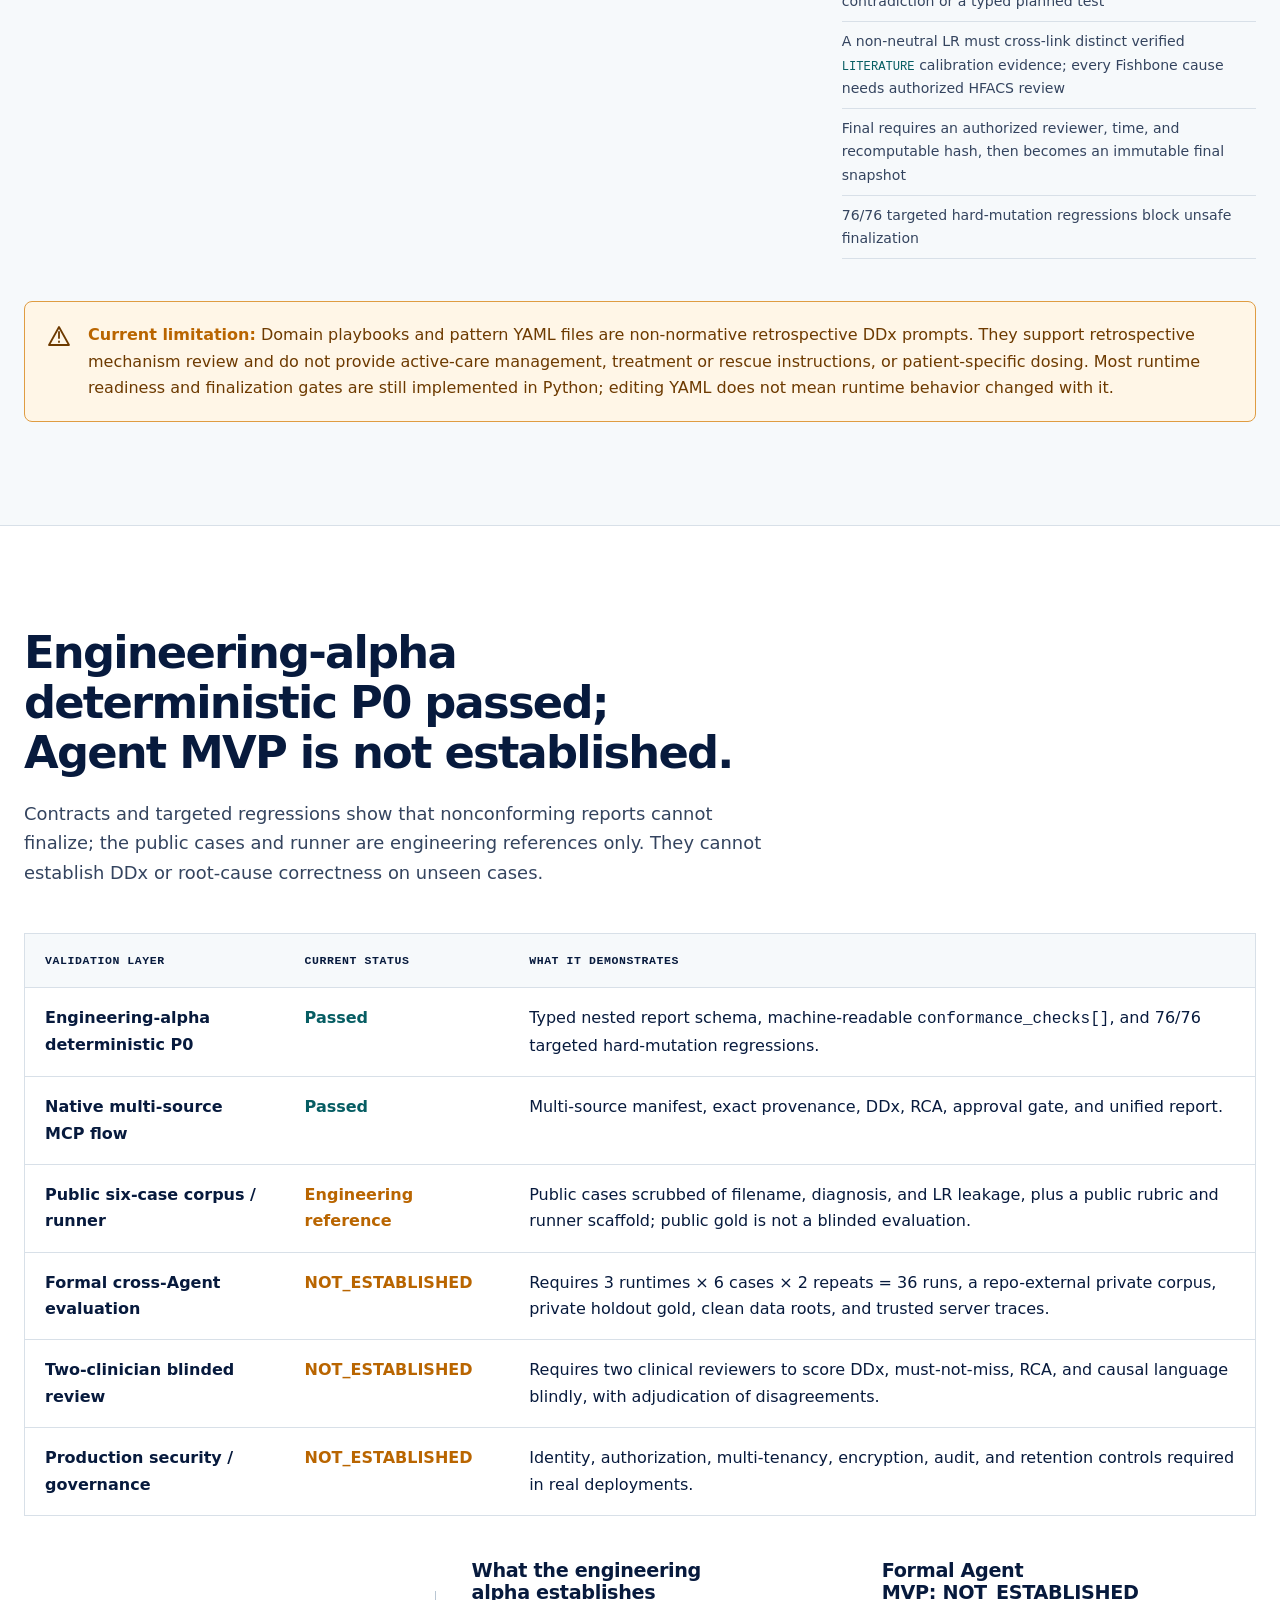
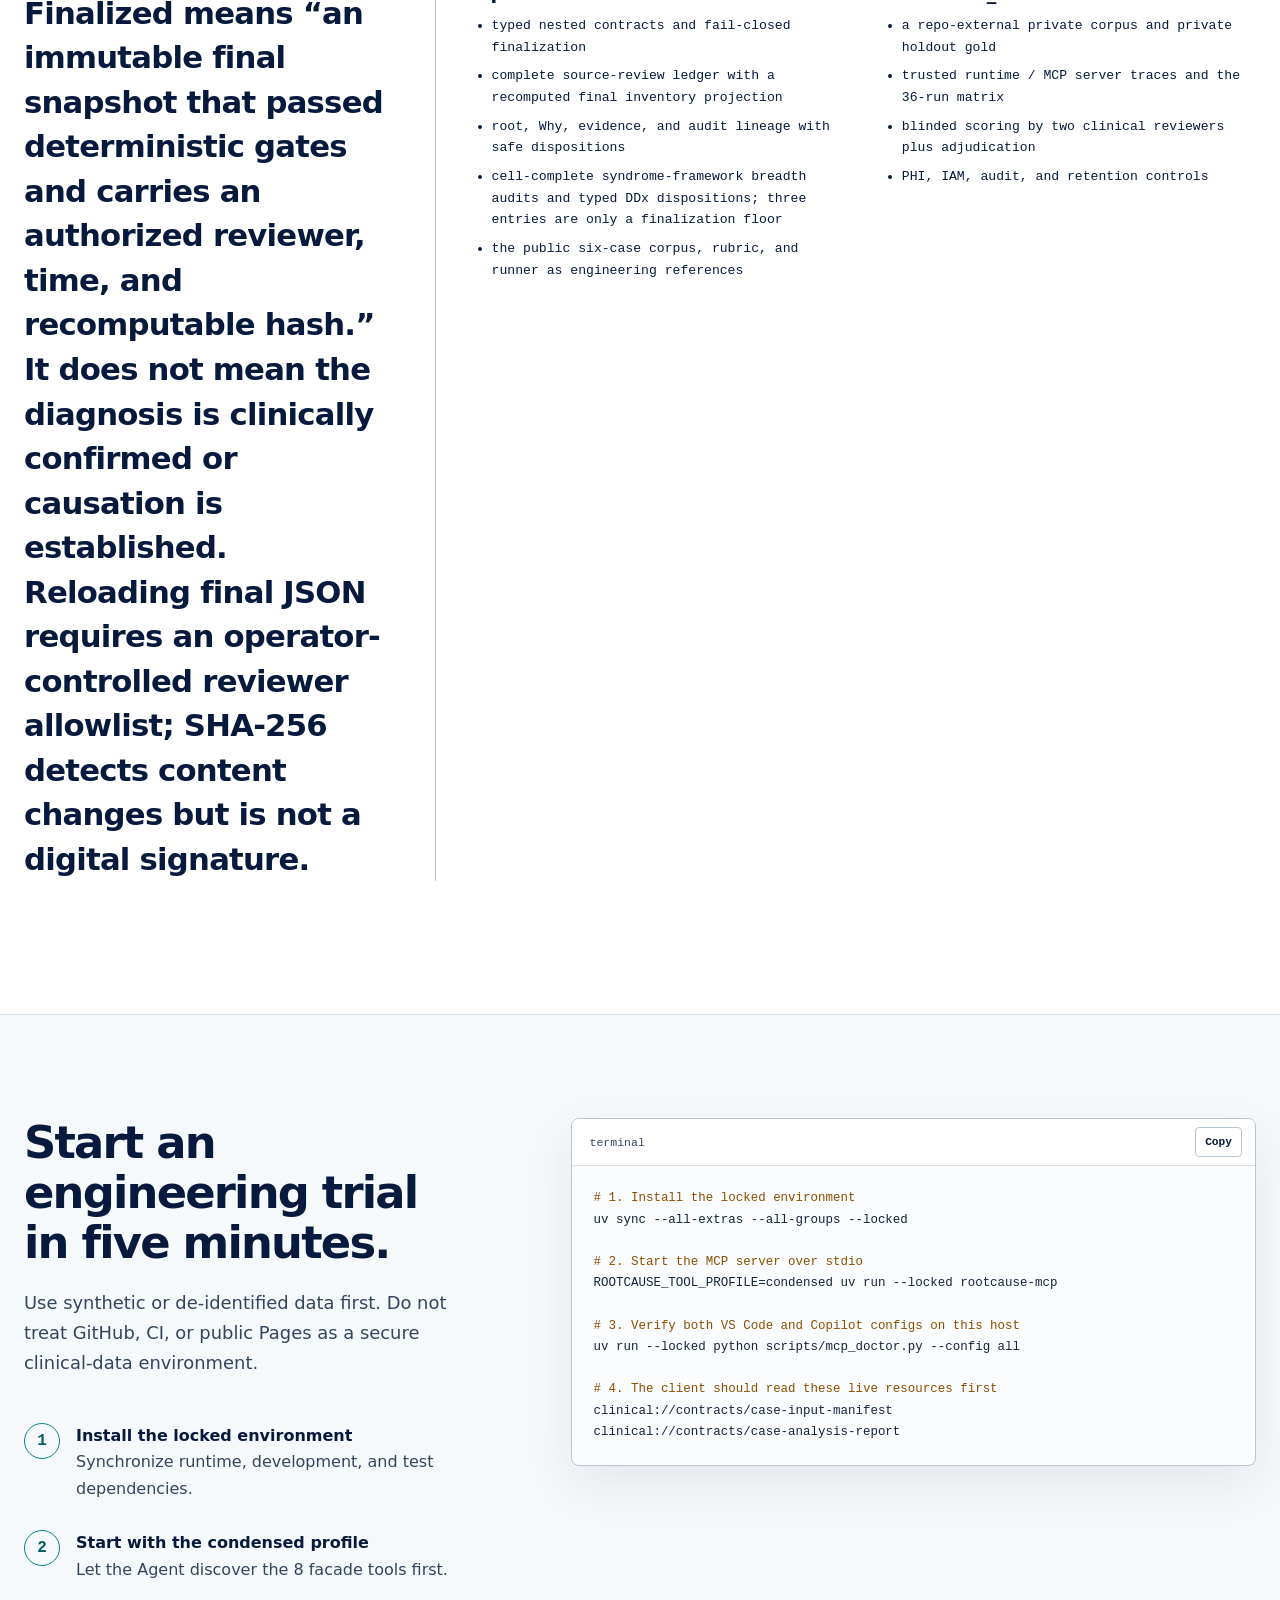
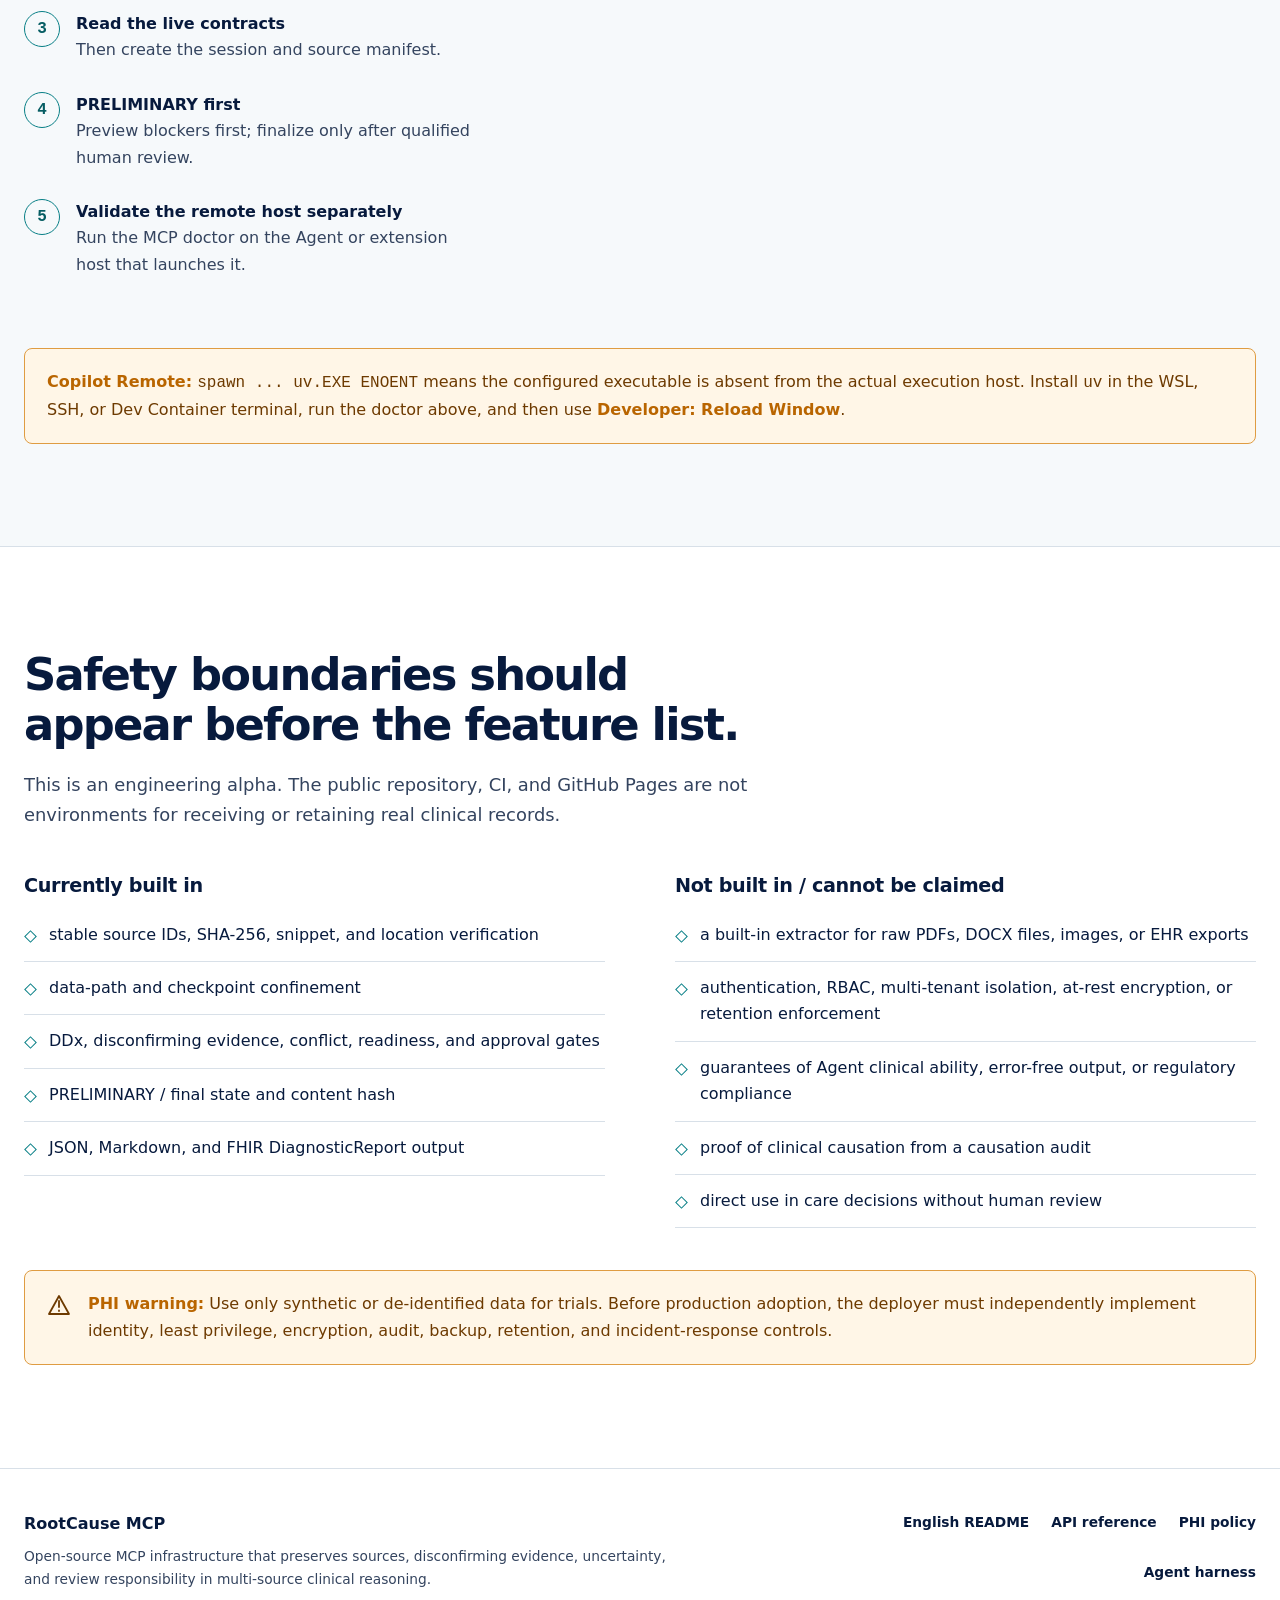
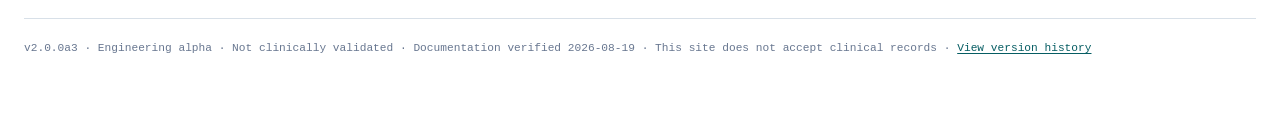
==== commit f962d450: "Merge pull request #5 from u9401066/release/2.0.0a3 release: RootCause MCP 2.0.0a3 engineering alpha" ====
--- a/website/en/index.html
+++ b/website/en/index.html
@@ -34,7 +34,7 @@
         "description": "Evidence-grounded infrastructure for multi-source clinical reasoning and systems root-cause analysis.",
         "codeRepository": "https://github.com/u9401066/rootcause-mcp",
         "programmingLanguage": "Python",
-        "softwareVersion": "2.0.0a2",
+        "softwareVersion": "2.0.0a3",
         "license": "https://github.com/u9401066/rootcause-mcp/blob/master/LICENSE"
       }
     </script>
@@ -442,7 +442,7 @@
               <div class="profile-row"><strong>clinical</strong><strong>25</strong></div>
               <div class="profile-row"><strong>rca</strong><strong>24</strong></div>
               <div class="profile-row"><strong>all</strong><strong>46</strong></div>
-              <p>Counts are the 2.0.0a2 release snapshot; runtime <code>tools/list</code> takes precedence.</p>
+              <p>Counts are the 2.0.0a3 release snapshot; runtime <code>tools/list</code> takes precedence.</p>
             </article>
             <article class="technical-column">
               <h3>P0 deterministic conformance</h3>
@@ -489,7 +489,7 @@
 
           <div class="validation-table-wrap">
             <table class="validation-table">
-              <caption>RootCause MCP 2.0.0a2 validation maturity (2026-08-18)</caption>
+              <caption>RootCause MCP 2.0.0a3 validation maturity (2026-08-19)</caption>
               <thead>
                 <tr><th scope="col">Validation layer</th><th scope="col">Current status</th><th scope="col">What it demonstrates</th></tr>
               </thead>
@@ -663,7 +663,7 @@
           </nav>
         </div>
         <p class="meta-line">
-          v2.0.0a2 · Engineering alpha · Not clinically validated · Documentation verified 2026-08-18 ·
+          v2.0.0a3 · Engineering alpha · Not clinically validated · Documentation verified 2026-08-19 ·
           This site does not accept clinical records ·
           <a href="https://github.com/u9401066/rootcause-mcp/commits/master">View version history</a>
         </p>
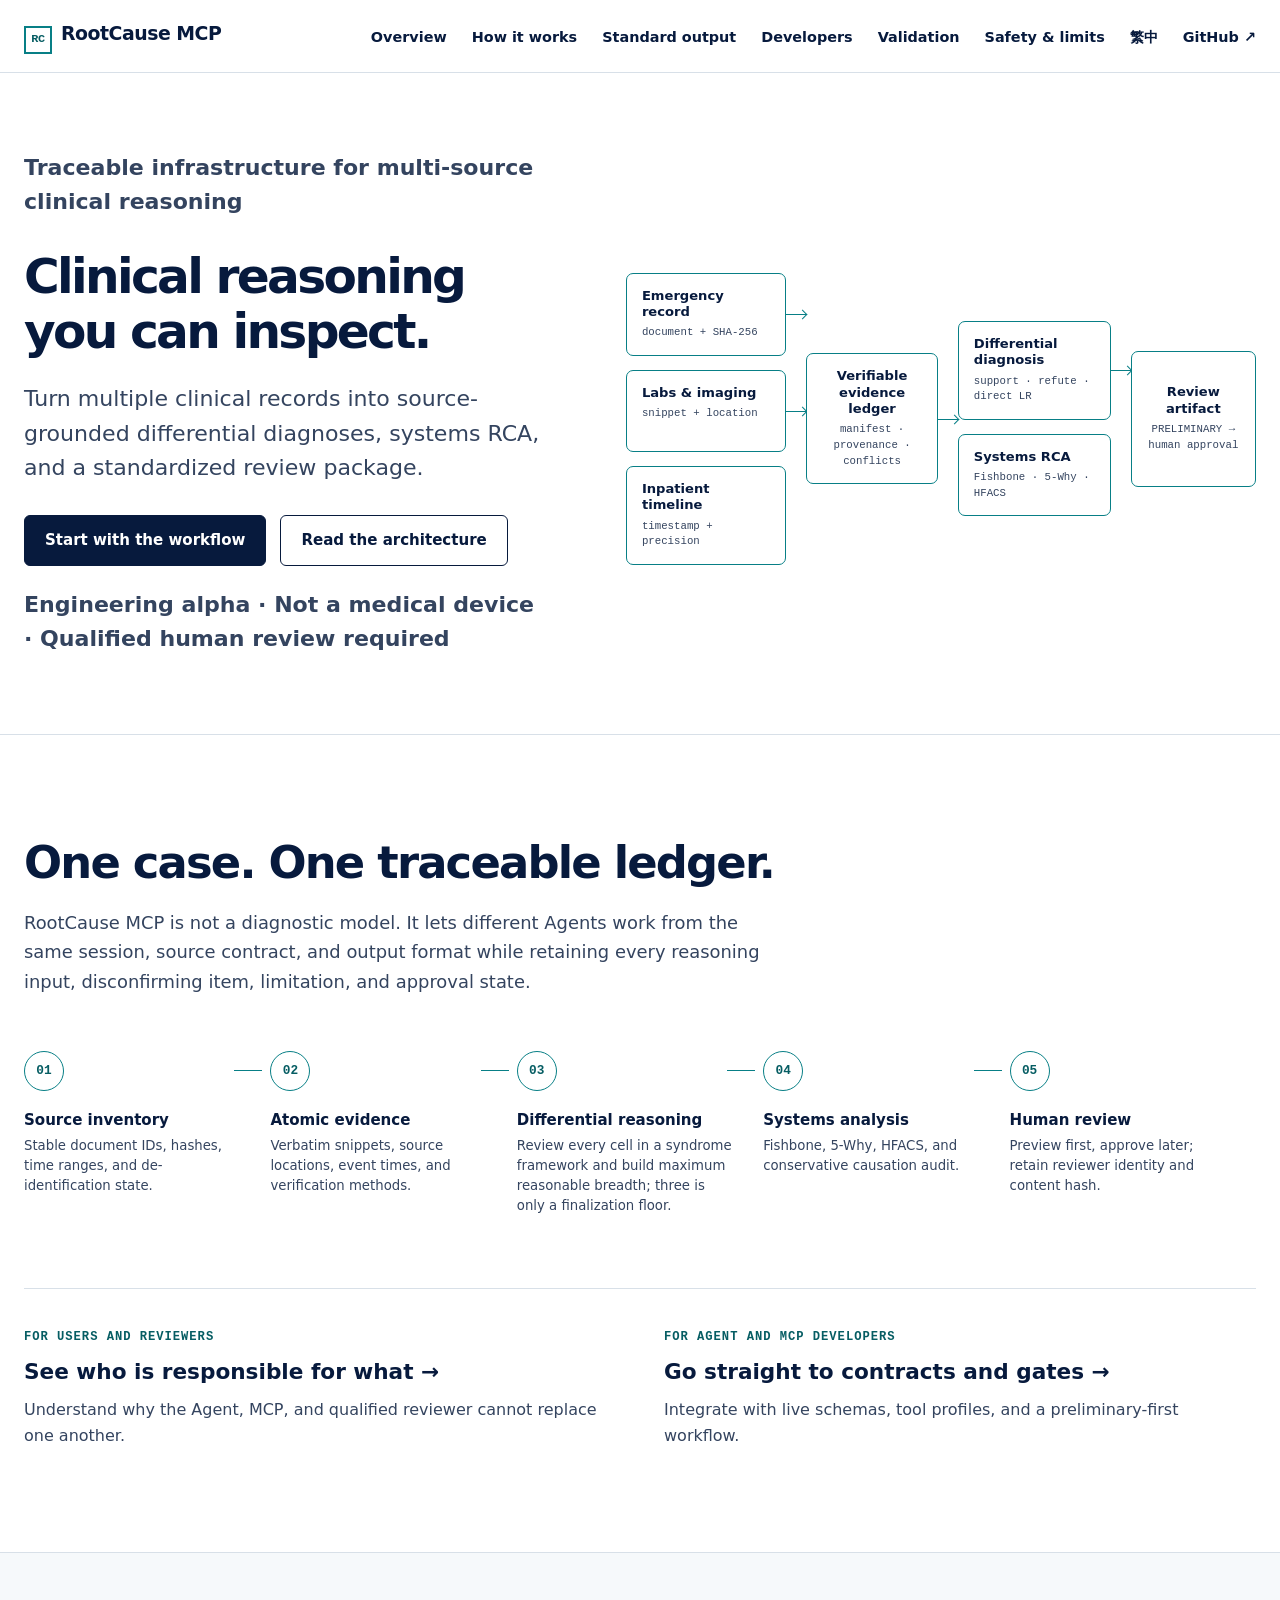
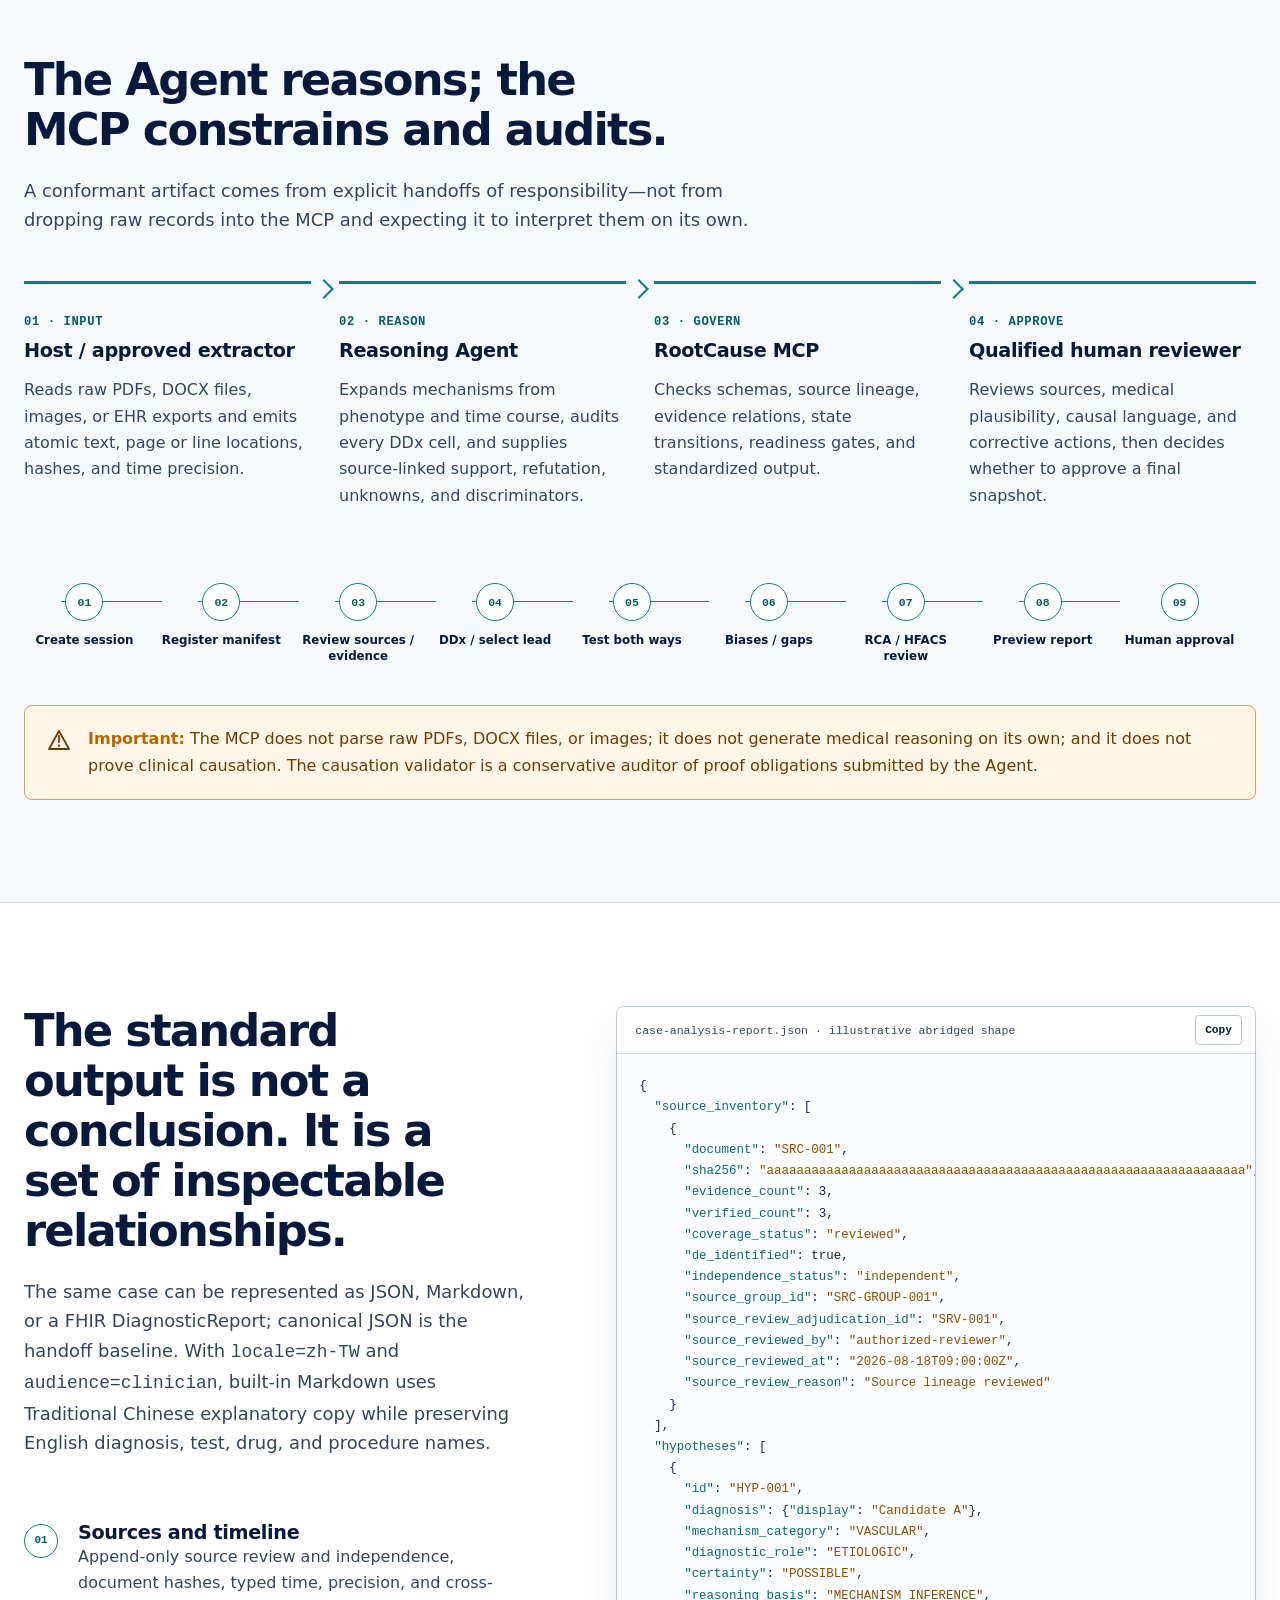
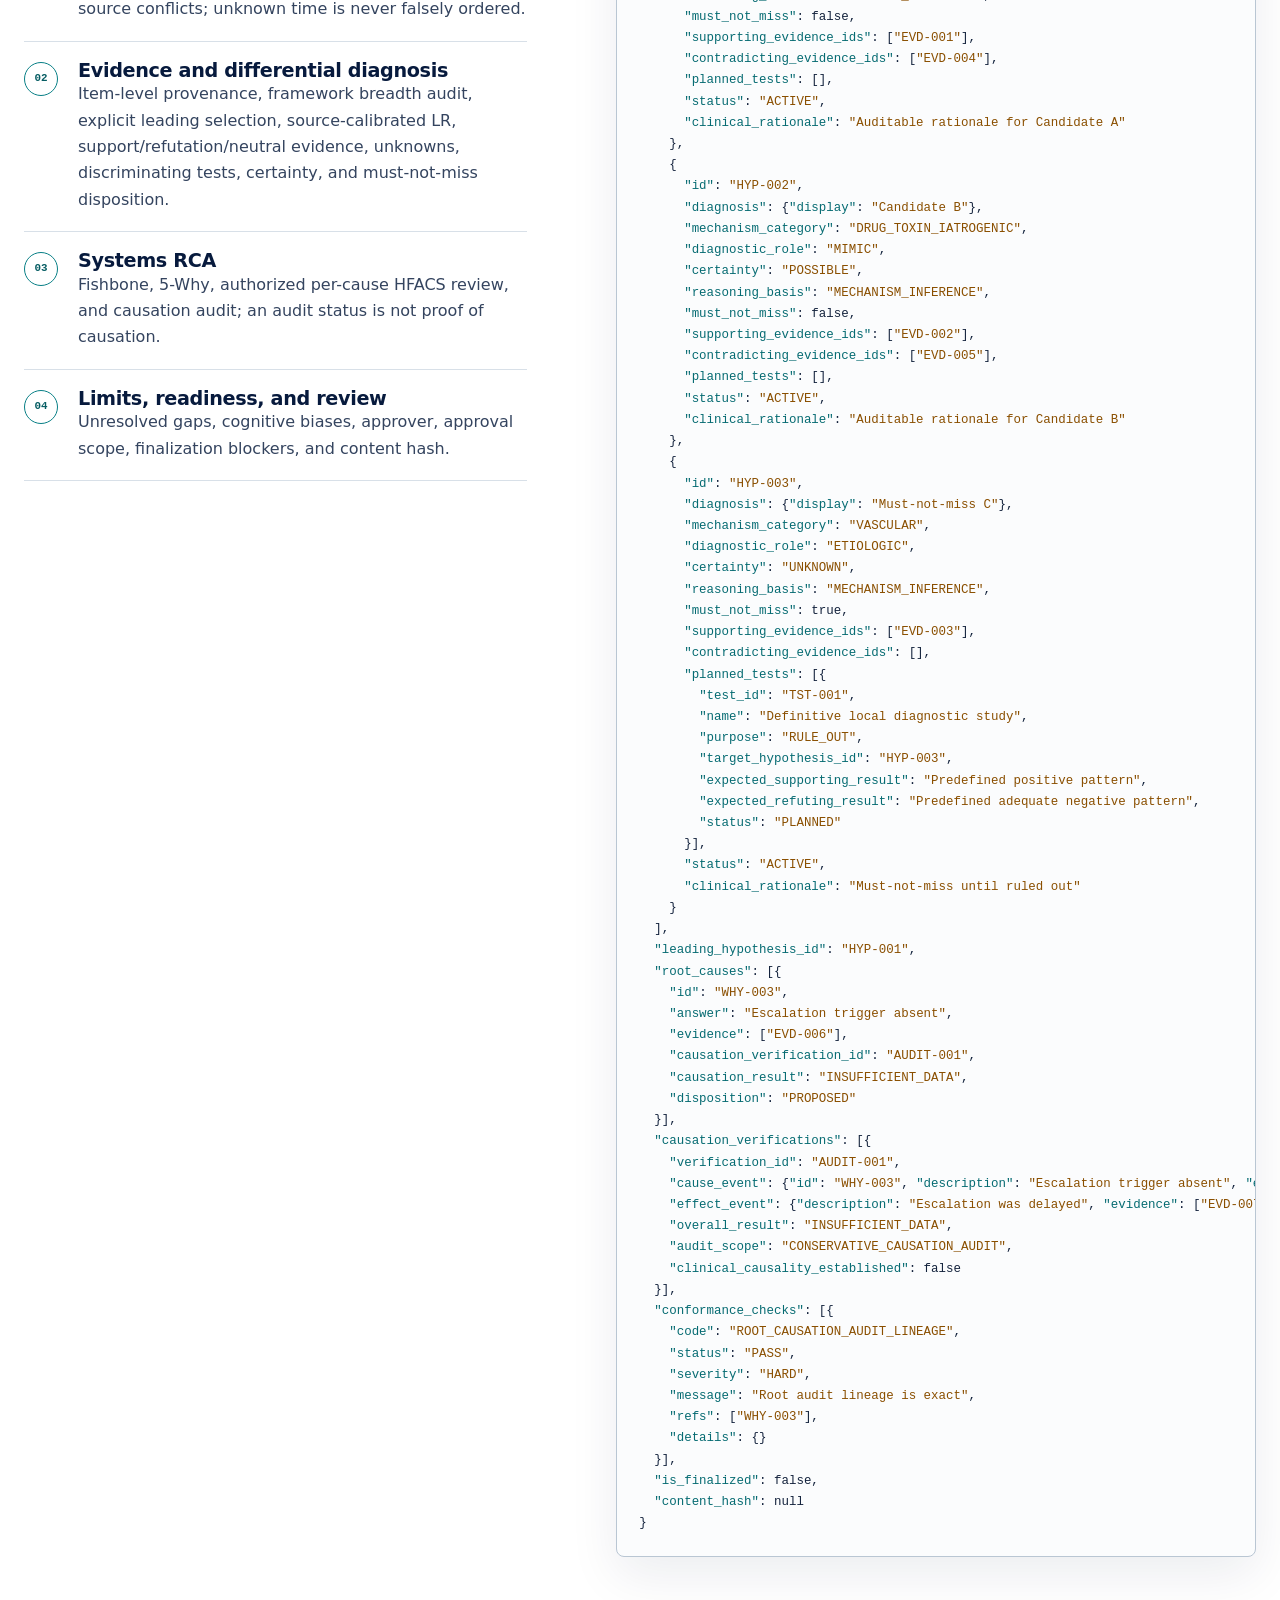
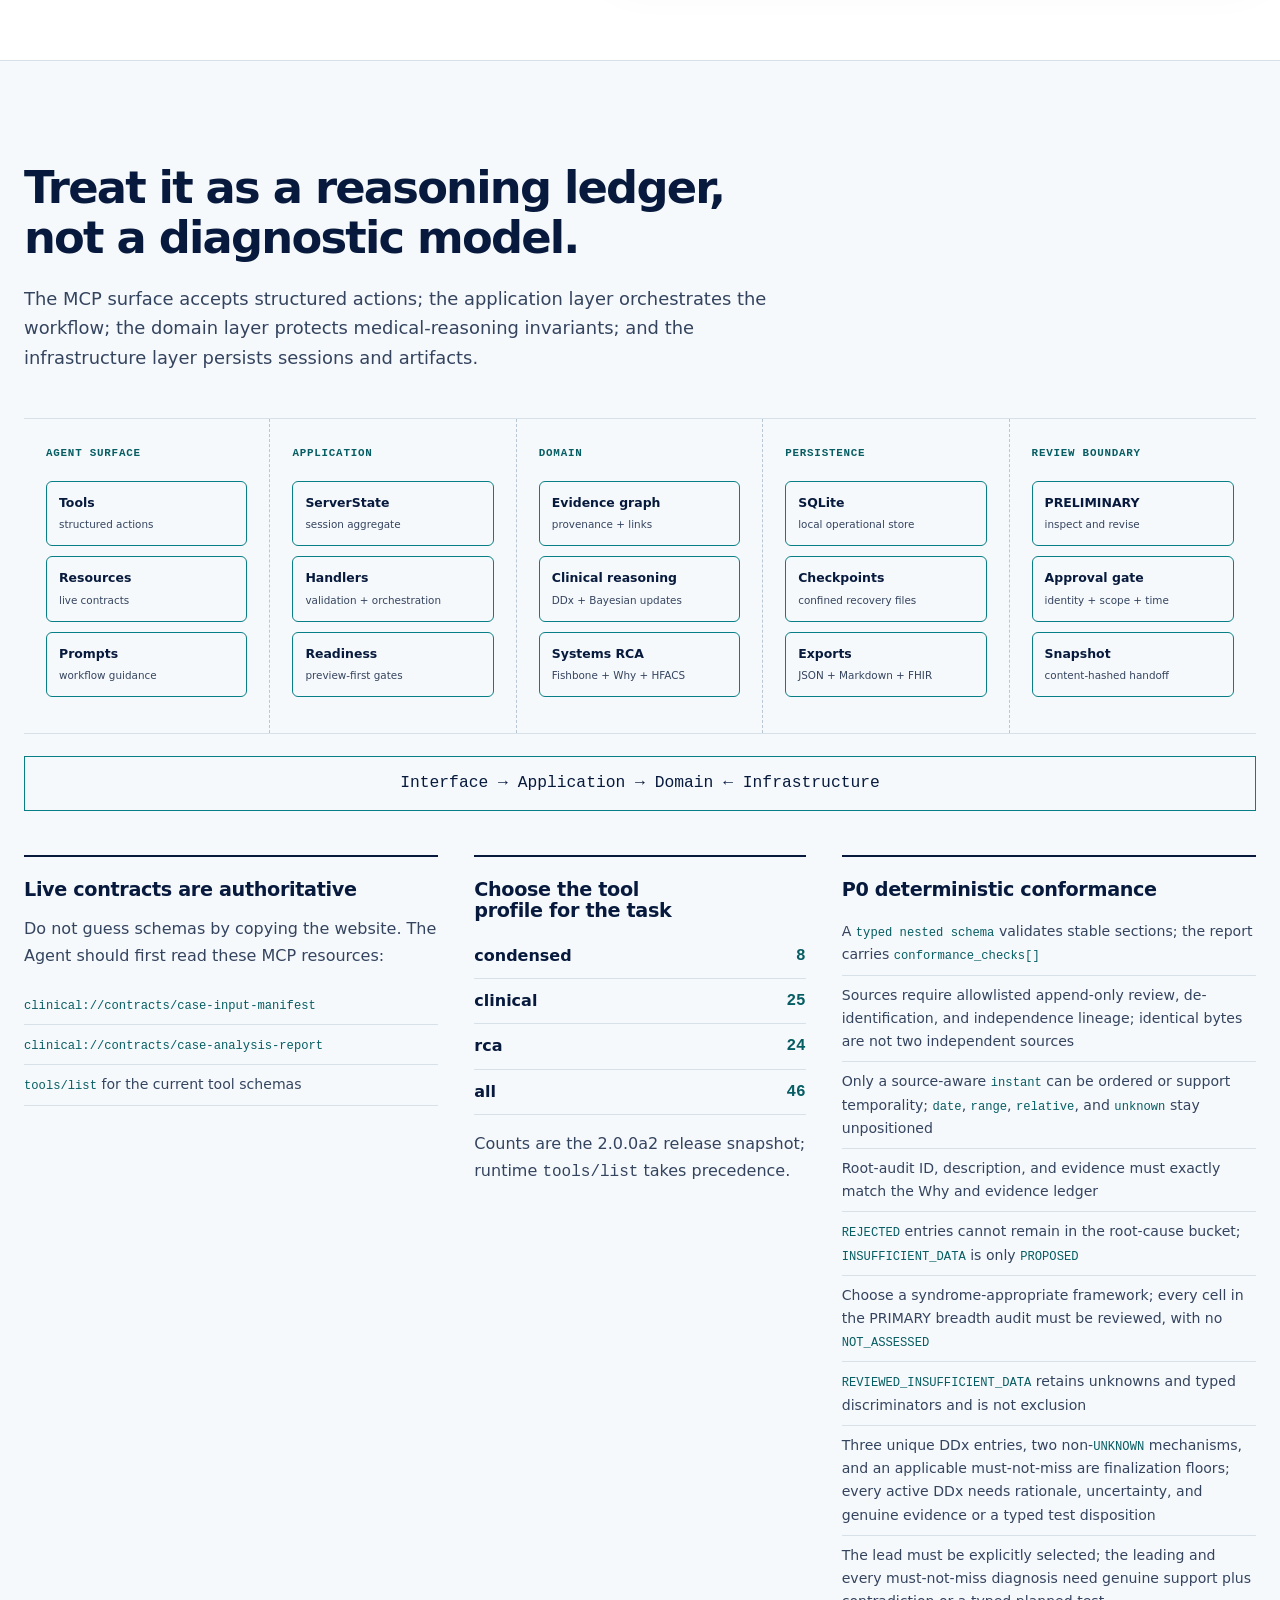
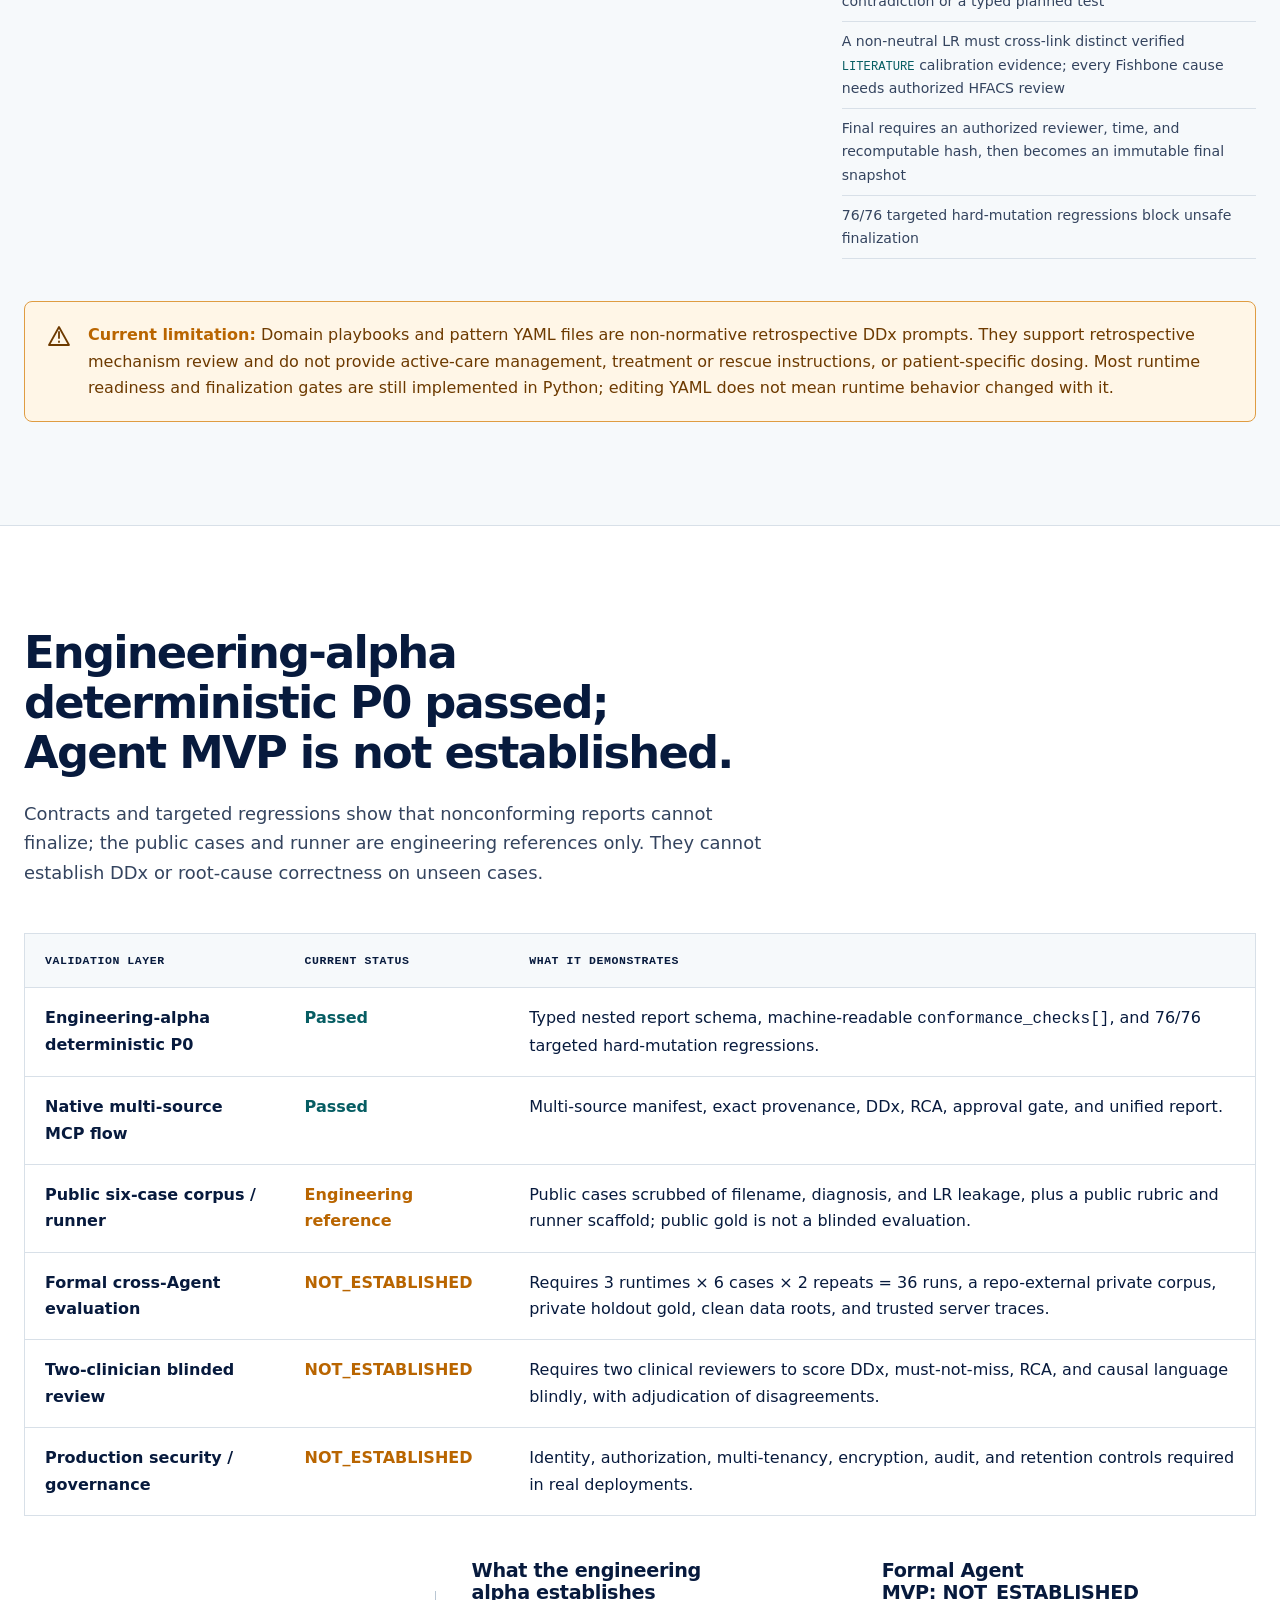
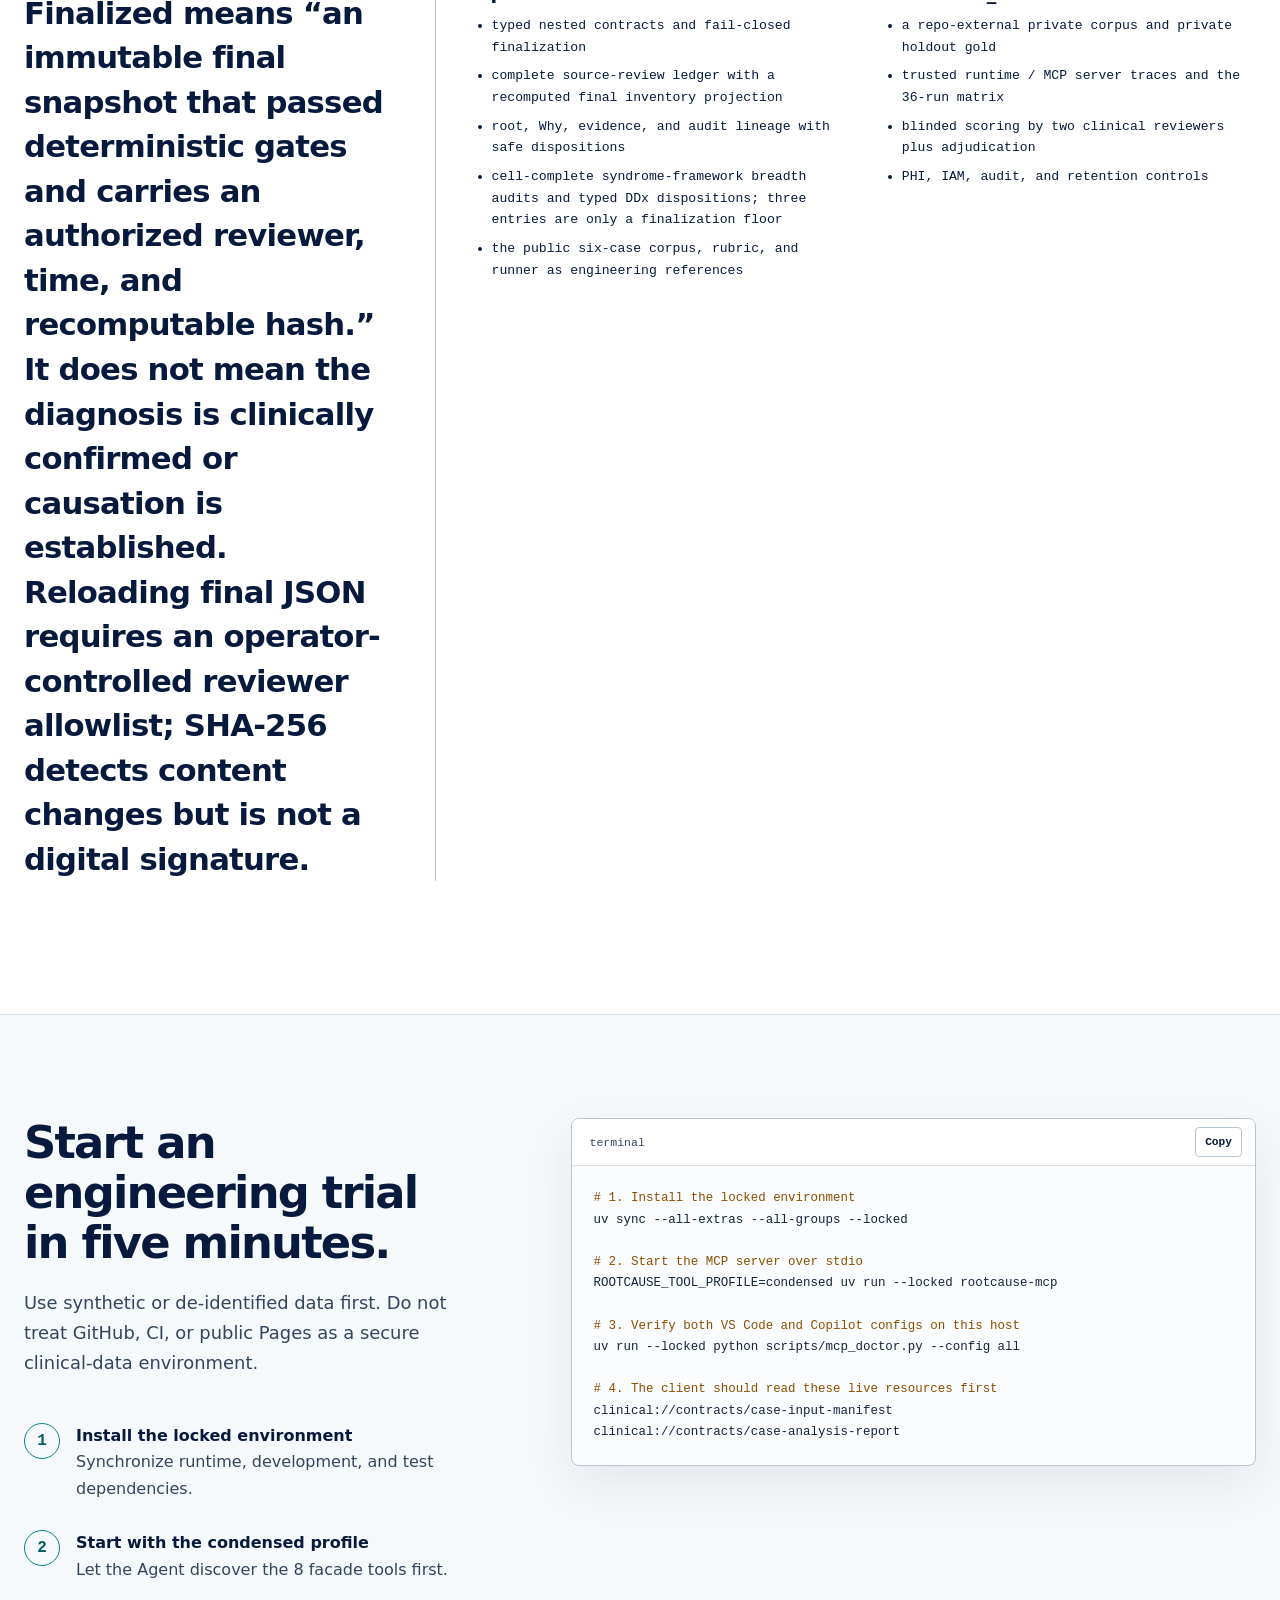
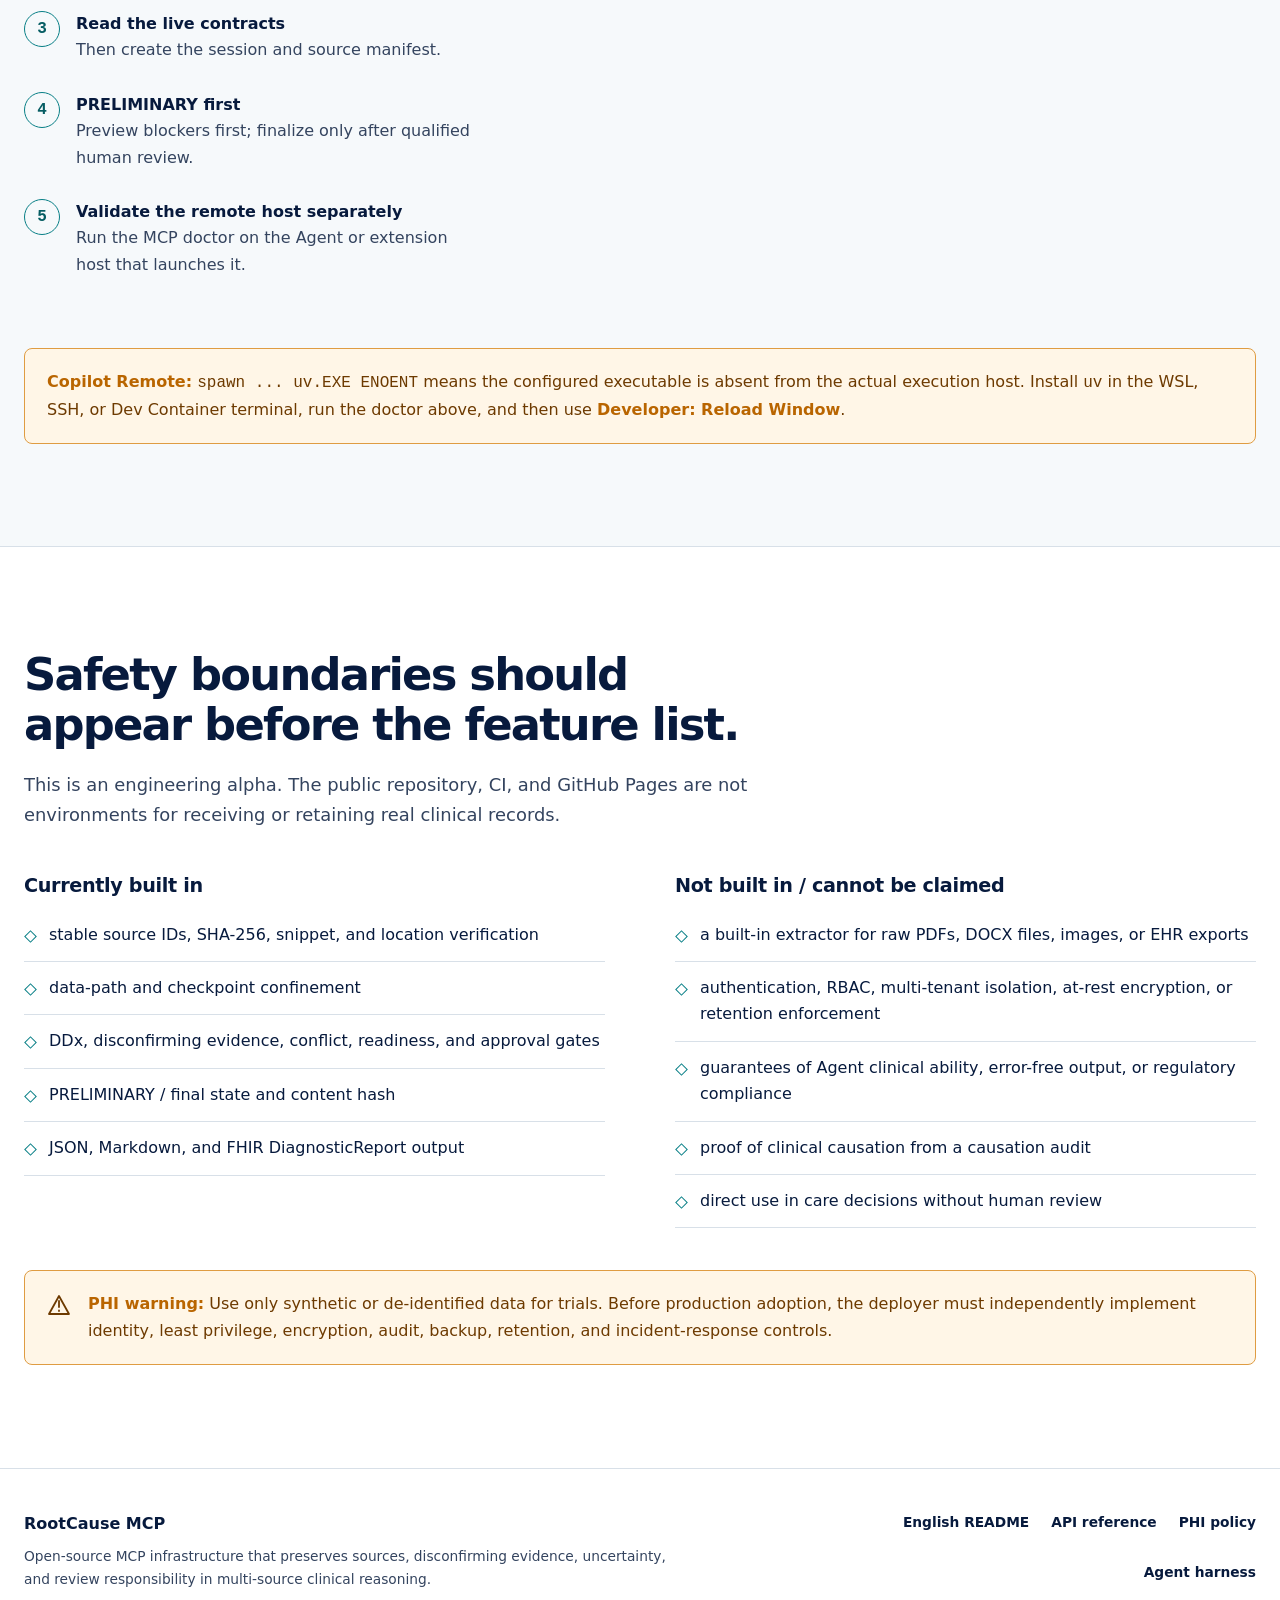
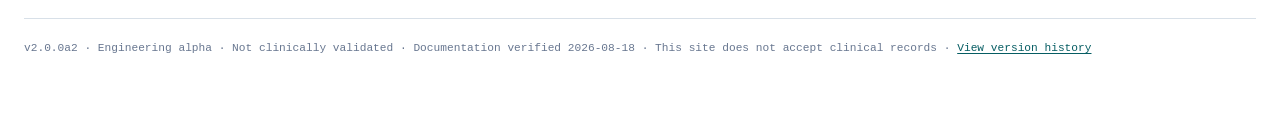
==== commit 0cfc11cd: "docs: add Copilot Remote startup guidance" ====
--- a/website/en/index.html
+++ b/website/en/index.html
@@ -34,7 +34,7 @@
         "description": "Evidence-grounded infrastructure for multi-source clinical reasoning and systems root-cause analysis.",
         "codeRepository": "https://github.com/u9401066/rootcause-mcp",
         "programmingLanguage": "Python",
-        "softwareVersion": "2.0.0a3",
+        "softwareVersion": "2.0.0a2",
         "license": "https://github.com/u9401066/rootcause-mcp/blob/master/LICENSE"
       }
     </script>
@@ -442,7 +442,7 @@
               <div class="profile-row"><strong>clinical</strong><strong>25</strong></div>
               <div class="profile-row"><strong>rca</strong><strong>24</strong></div>
               <div class="profile-row"><strong>all</strong><strong>46</strong></div>
-              <p>Counts are the 2.0.0a3 release snapshot; runtime <code>tools/list</code> takes precedence.</p>
+              <p>Counts are the 2.0.0a2 release snapshot; runtime <code>tools/list</code> takes precedence.</p>
             </article>
             <article class="technical-column">
               <h3>P0 deterministic conformance</h3>
@@ -489,7 +489,7 @@
 
           <div class="validation-table-wrap">
             <table class="validation-table">
-              <caption>RootCause MCP 2.0.0a3 validation maturity (2026-08-19)</caption>
+              <caption>RootCause MCP 2.0.0a2 validation maturity (2026-08-18)</caption>
               <thead>
                 <tr><th scope="col">Validation layer</th><th scope="col">Current status</th><th scope="col">What it demonstrates</th></tr>
               </thead>
@@ -663,7 +663,7 @@
           </nav>
         </div>
         <p class="meta-line">
-          v2.0.0a3 · Engineering alpha · Not clinically validated · Documentation verified 2026-08-19 ·
+          v2.0.0a2 · Engineering alpha · Not clinically validated · Documentation verified 2026-08-18 ·
           This site does not accept clinical records ·
           <a href="https://github.com/u9401066/rootcause-mcp/commits/master">View version history</a>
         </p>
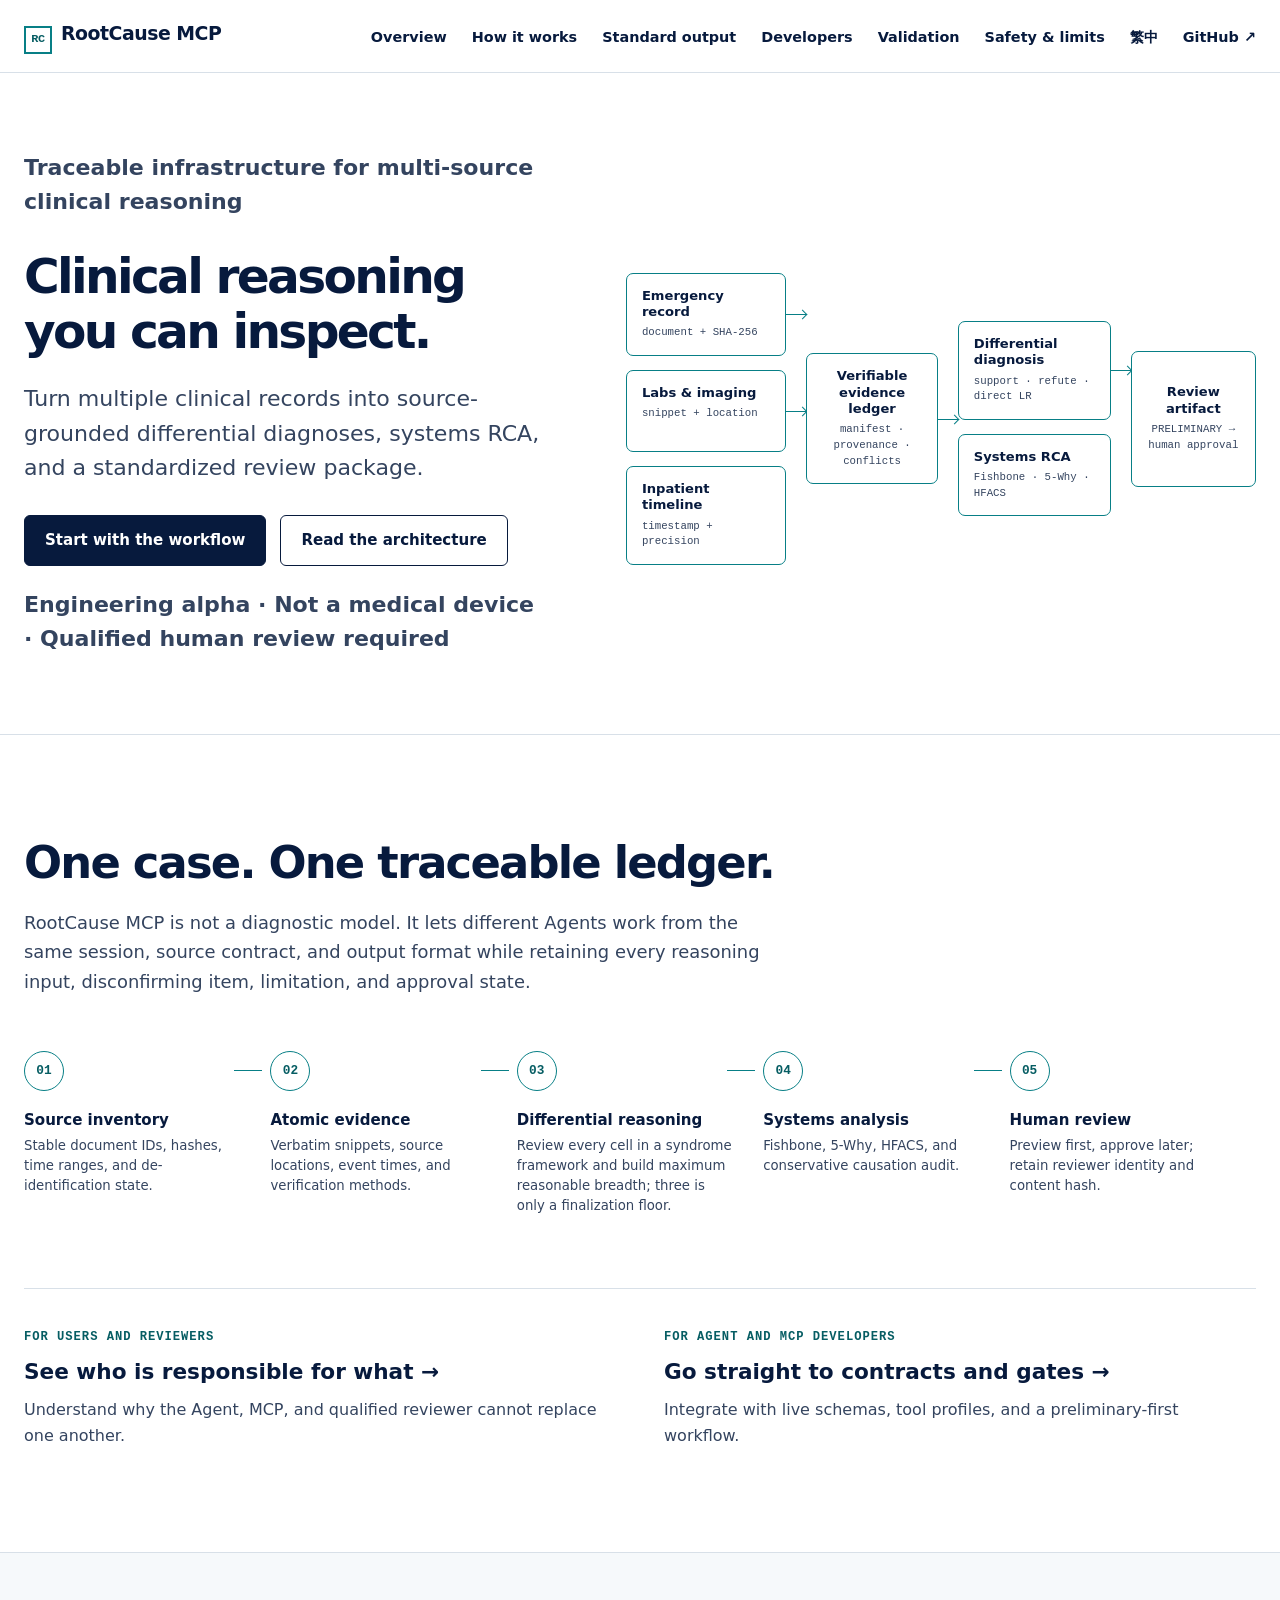
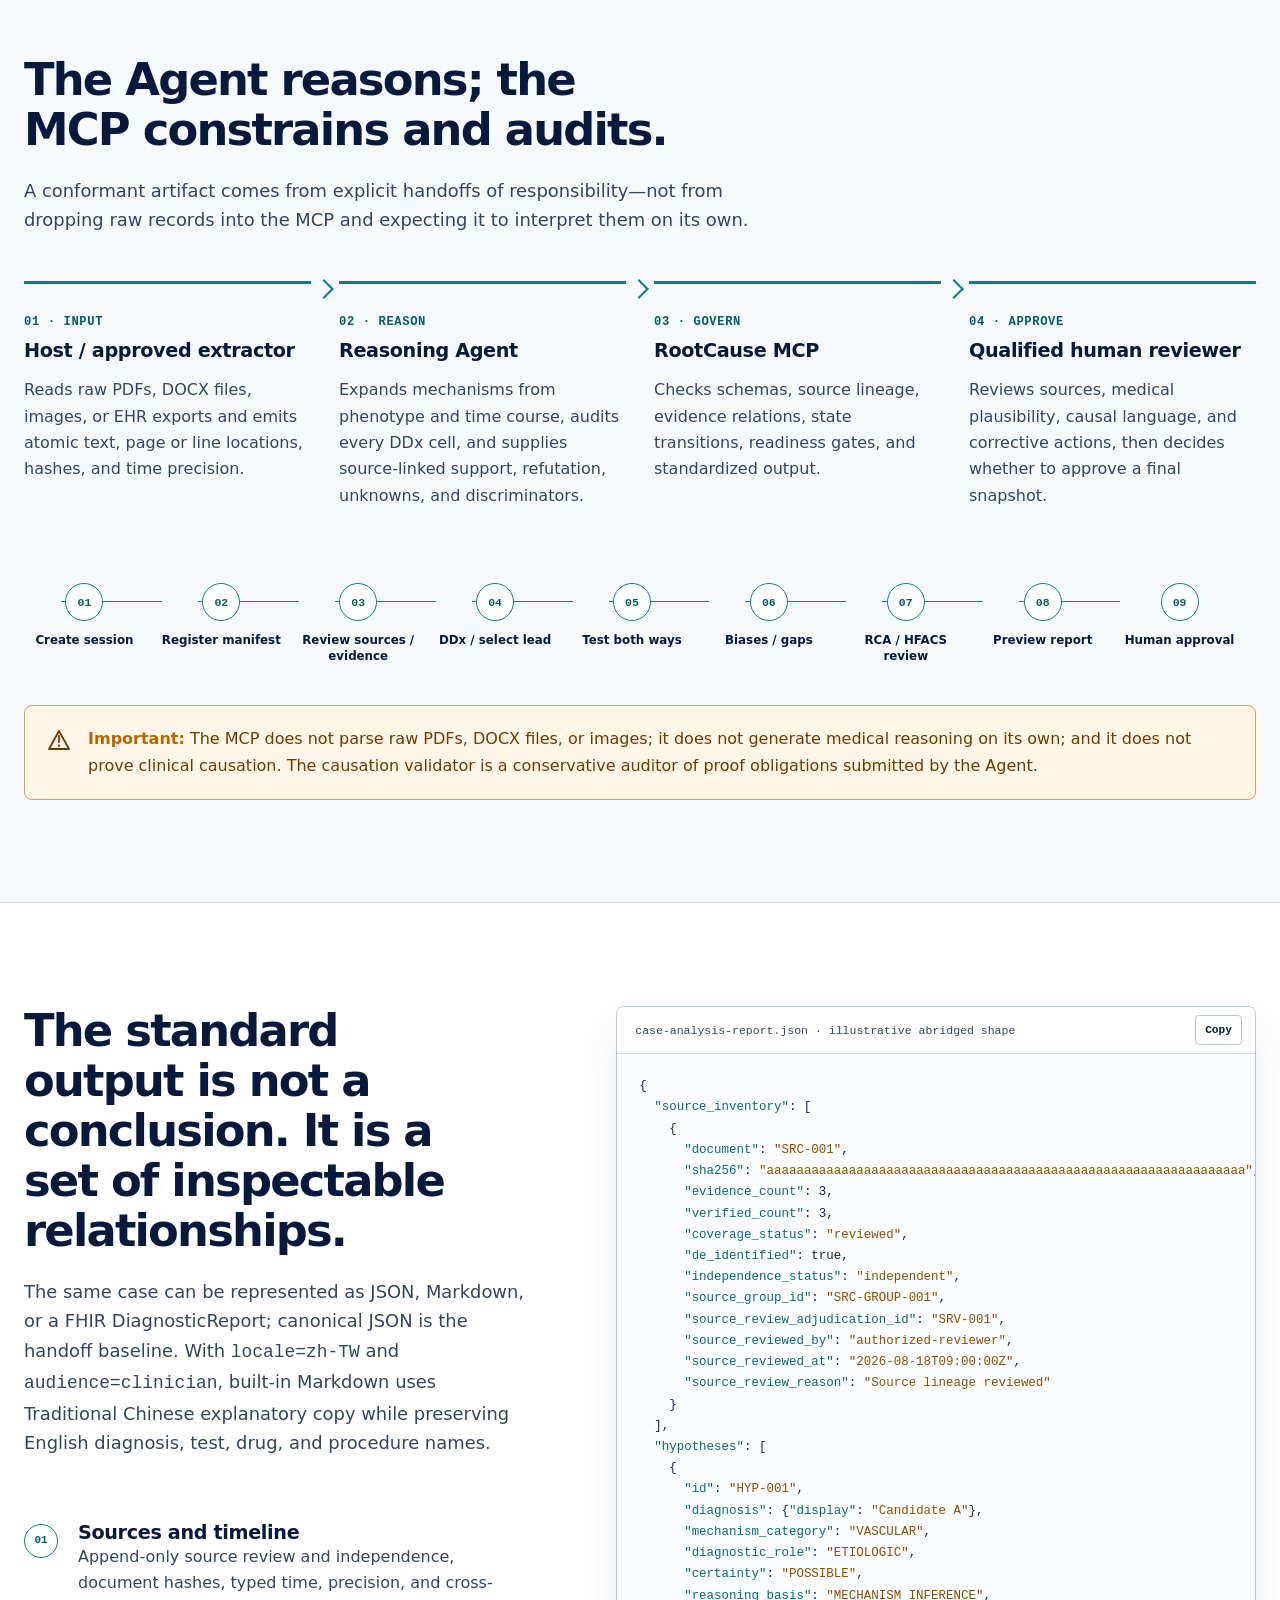
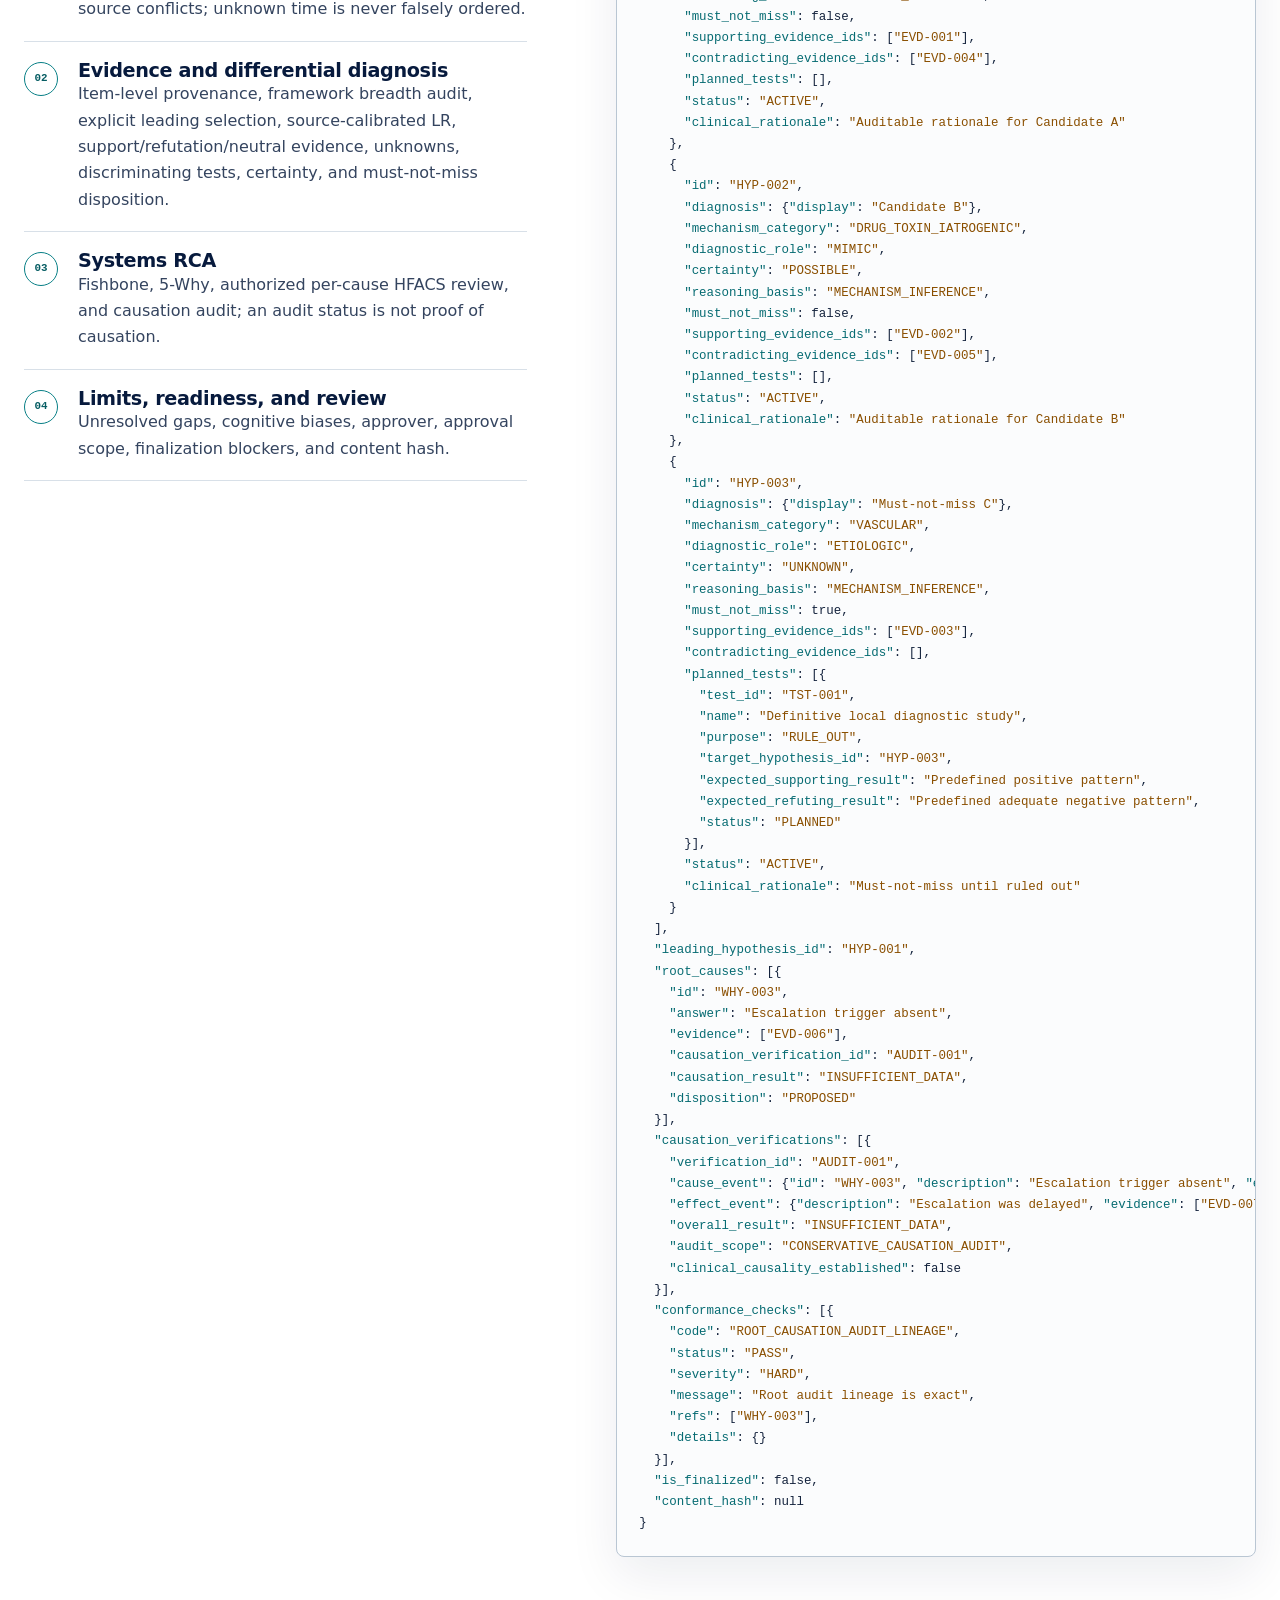
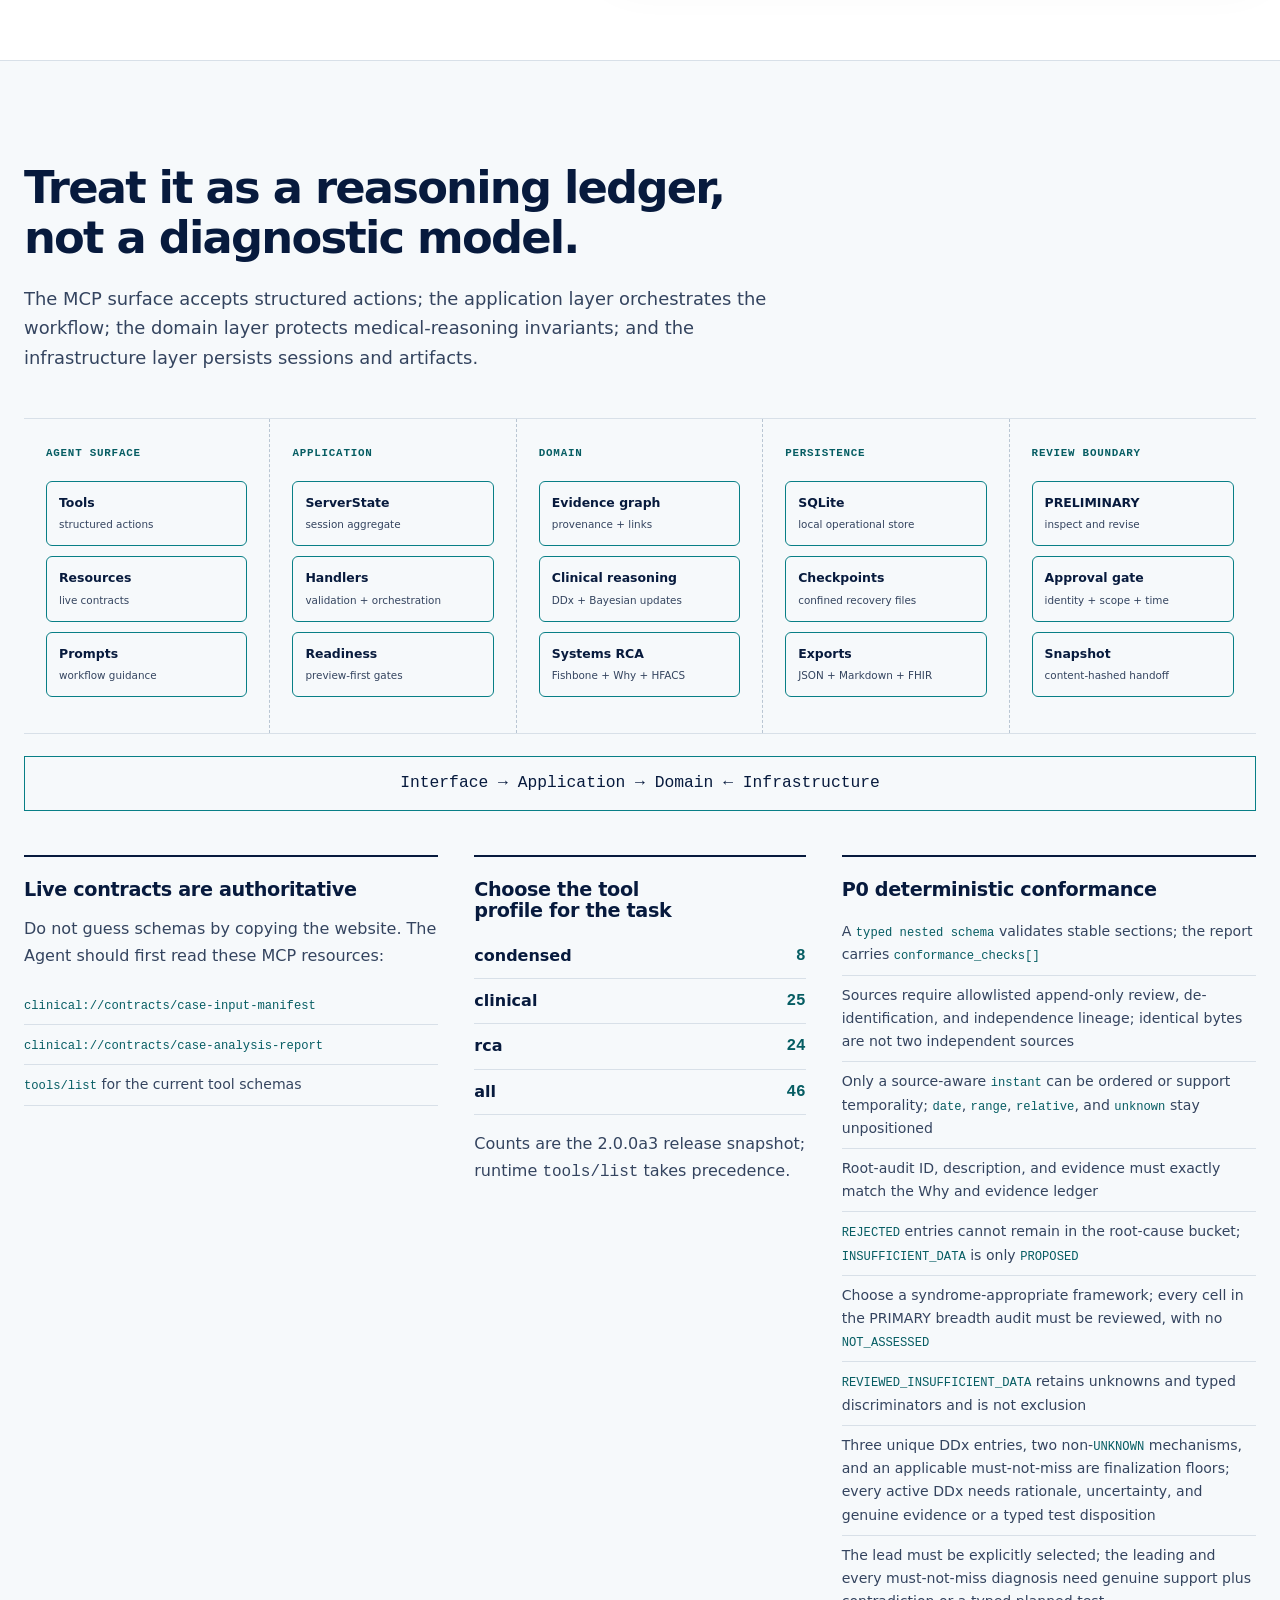
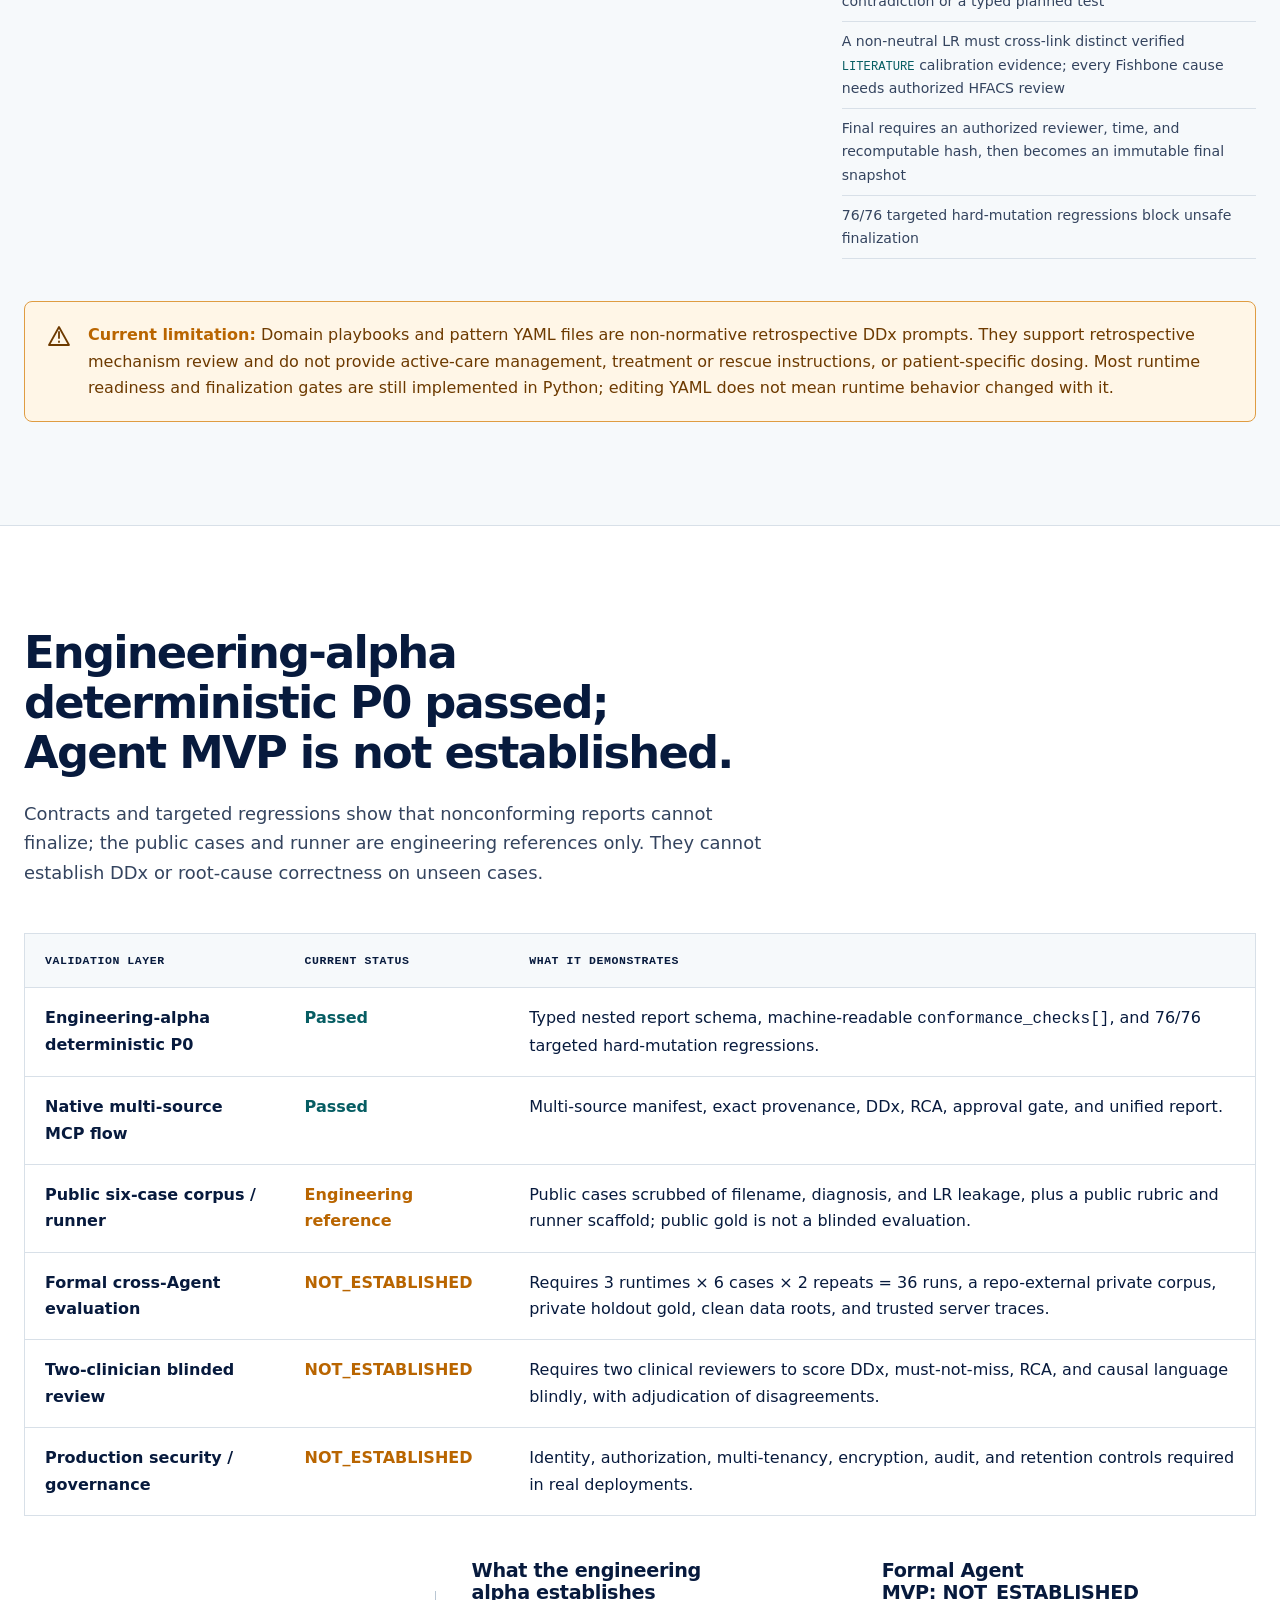
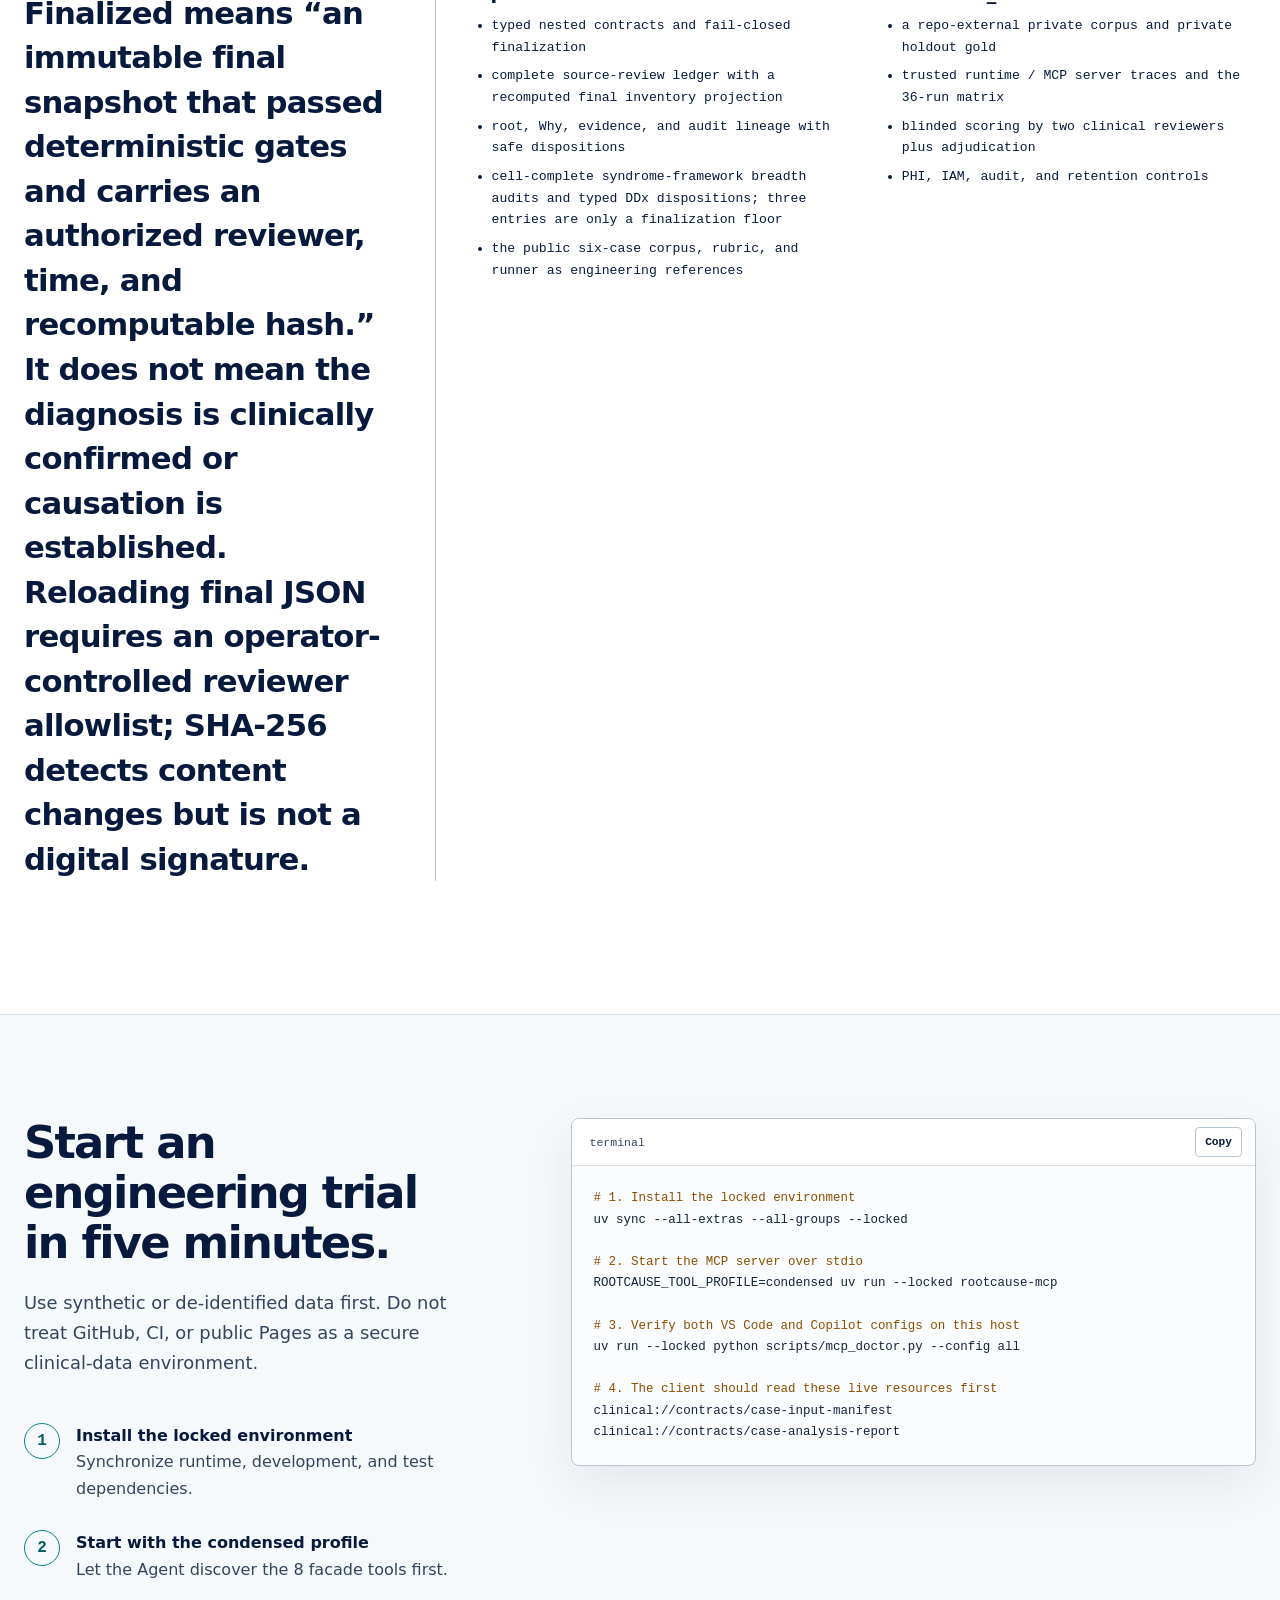
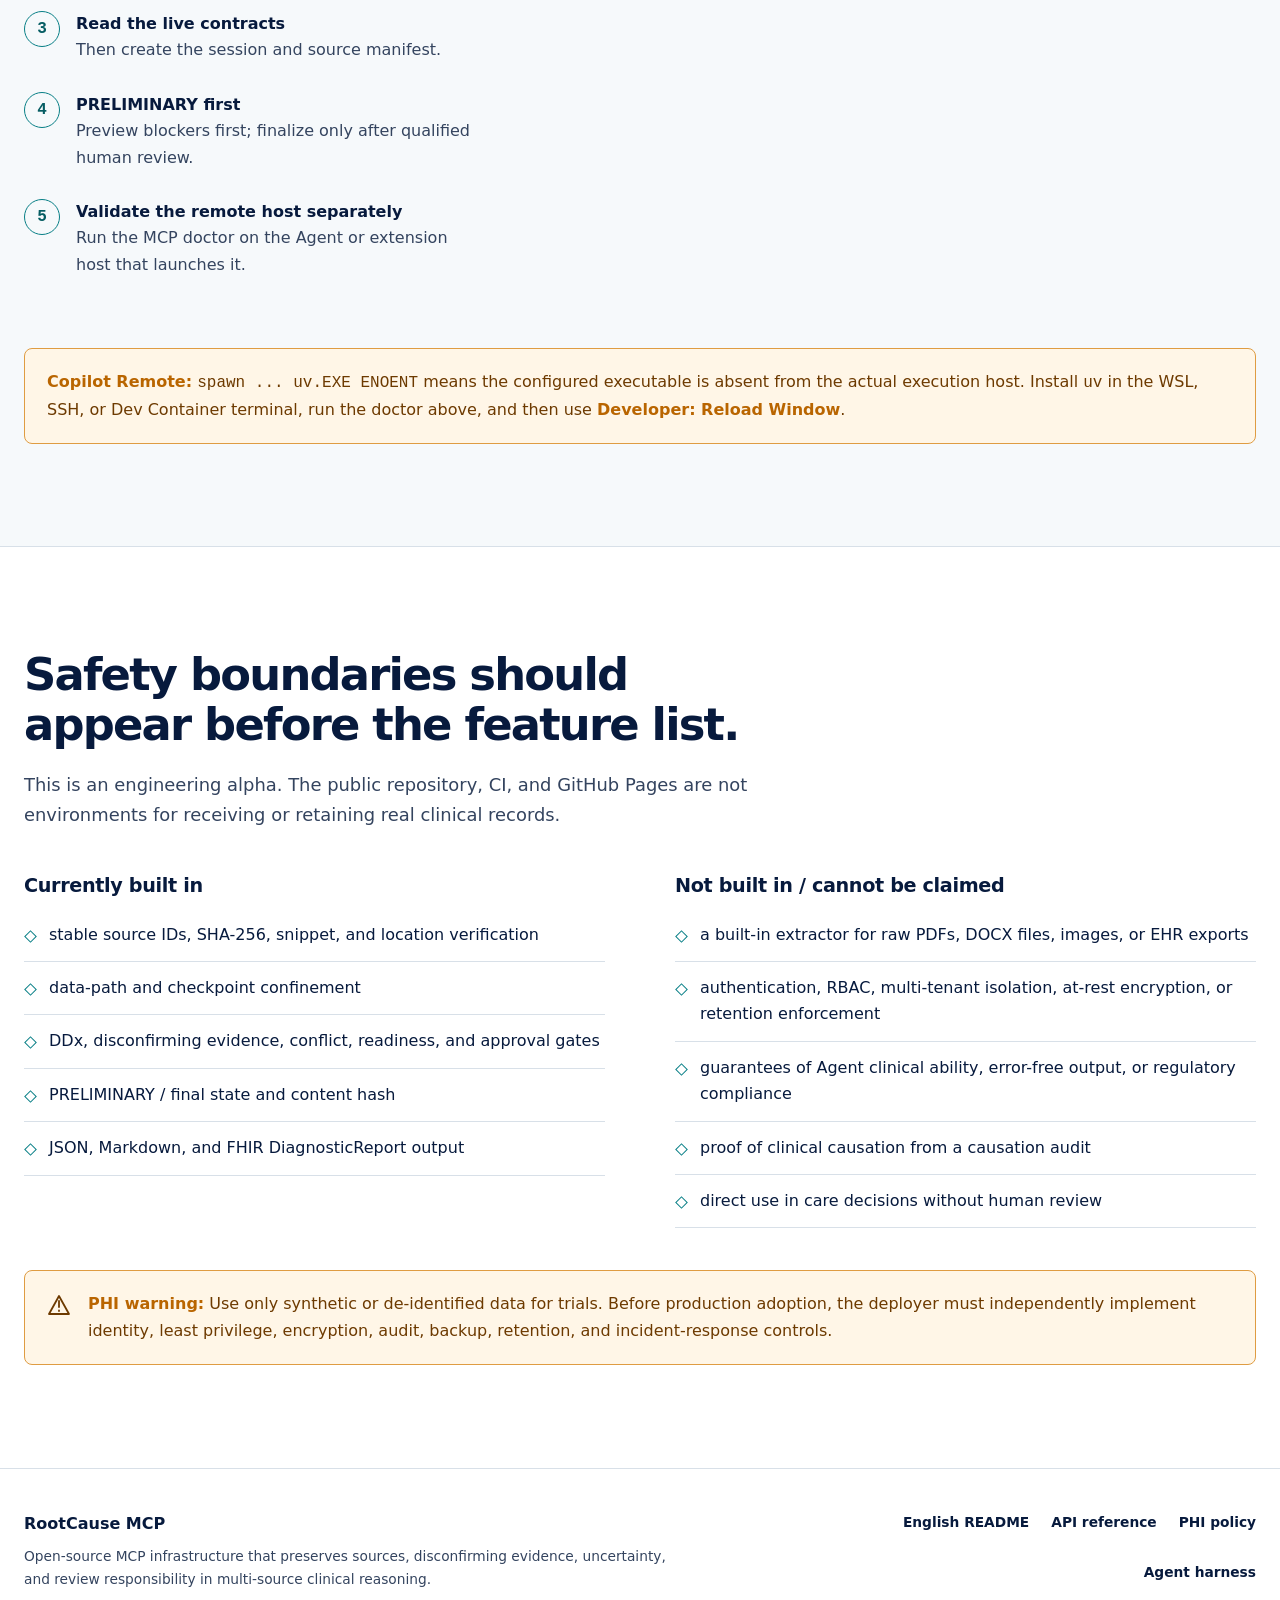
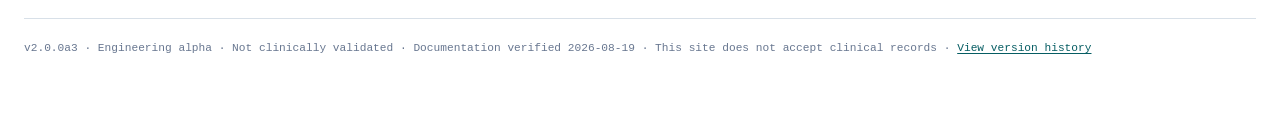
==== commit 2944fd1c: "release: prepare 2.0.0a3 engineering alpha" ====
--- a/website/en/index.html
+++ b/website/en/index.html
@@ -34,7 +34,7 @@
         "description": "Evidence-grounded infrastructure for multi-source clinical reasoning and systems root-cause analysis.",
         "codeRepository": "https://github.com/u9401066/rootcause-mcp",
         "programmingLanguage": "Python",
-        "softwareVersion": "2.0.0a2",
+        "softwareVersion": "2.0.0a3",
         "license": "https://github.com/u9401066/rootcause-mcp/blob/master/LICENSE"
       }
     </script>
@@ -442,7 +442,7 @@
               <div class="profile-row"><strong>clinical</strong><strong>25</strong></div>
               <div class="profile-row"><strong>rca</strong><strong>24</strong></div>
               <div class="profile-row"><strong>all</strong><strong>46</strong></div>
-              <p>Counts are the 2.0.0a2 release snapshot; runtime <code>tools/list</code> takes precedence.</p>
+              <p>Counts are the 2.0.0a3 release snapshot; runtime <code>tools/list</code> takes precedence.</p>
             </article>
             <article class="technical-column">
               <h3>P0 deterministic conformance</h3>
@@ -489,7 +489,7 @@
 
           <div class="validation-table-wrap">
             <table class="validation-table">
-              <caption>RootCause MCP 2.0.0a2 validation maturity (2026-08-18)</caption>
+              <caption>RootCause MCP 2.0.0a3 validation maturity (2026-08-19)</caption>
               <thead>
                 <tr><th scope="col">Validation layer</th><th scope="col">Current status</th><th scope="col">What it demonstrates</th></tr>
               </thead>
@@ -663,7 +663,7 @@
           </nav>
         </div>
         <p class="meta-line">
-          v2.0.0a2 · Engineering alpha · Not clinically validated · Documentation verified 2026-08-18 ·
+          v2.0.0a3 · Engineering alpha · Not clinically validated · Documentation verified 2026-08-19 ·
           This site does not accept clinical records ·
           <a href="https://github.com/u9401066/rootcause-mcp/commits/master">View version history</a>
         </p>
